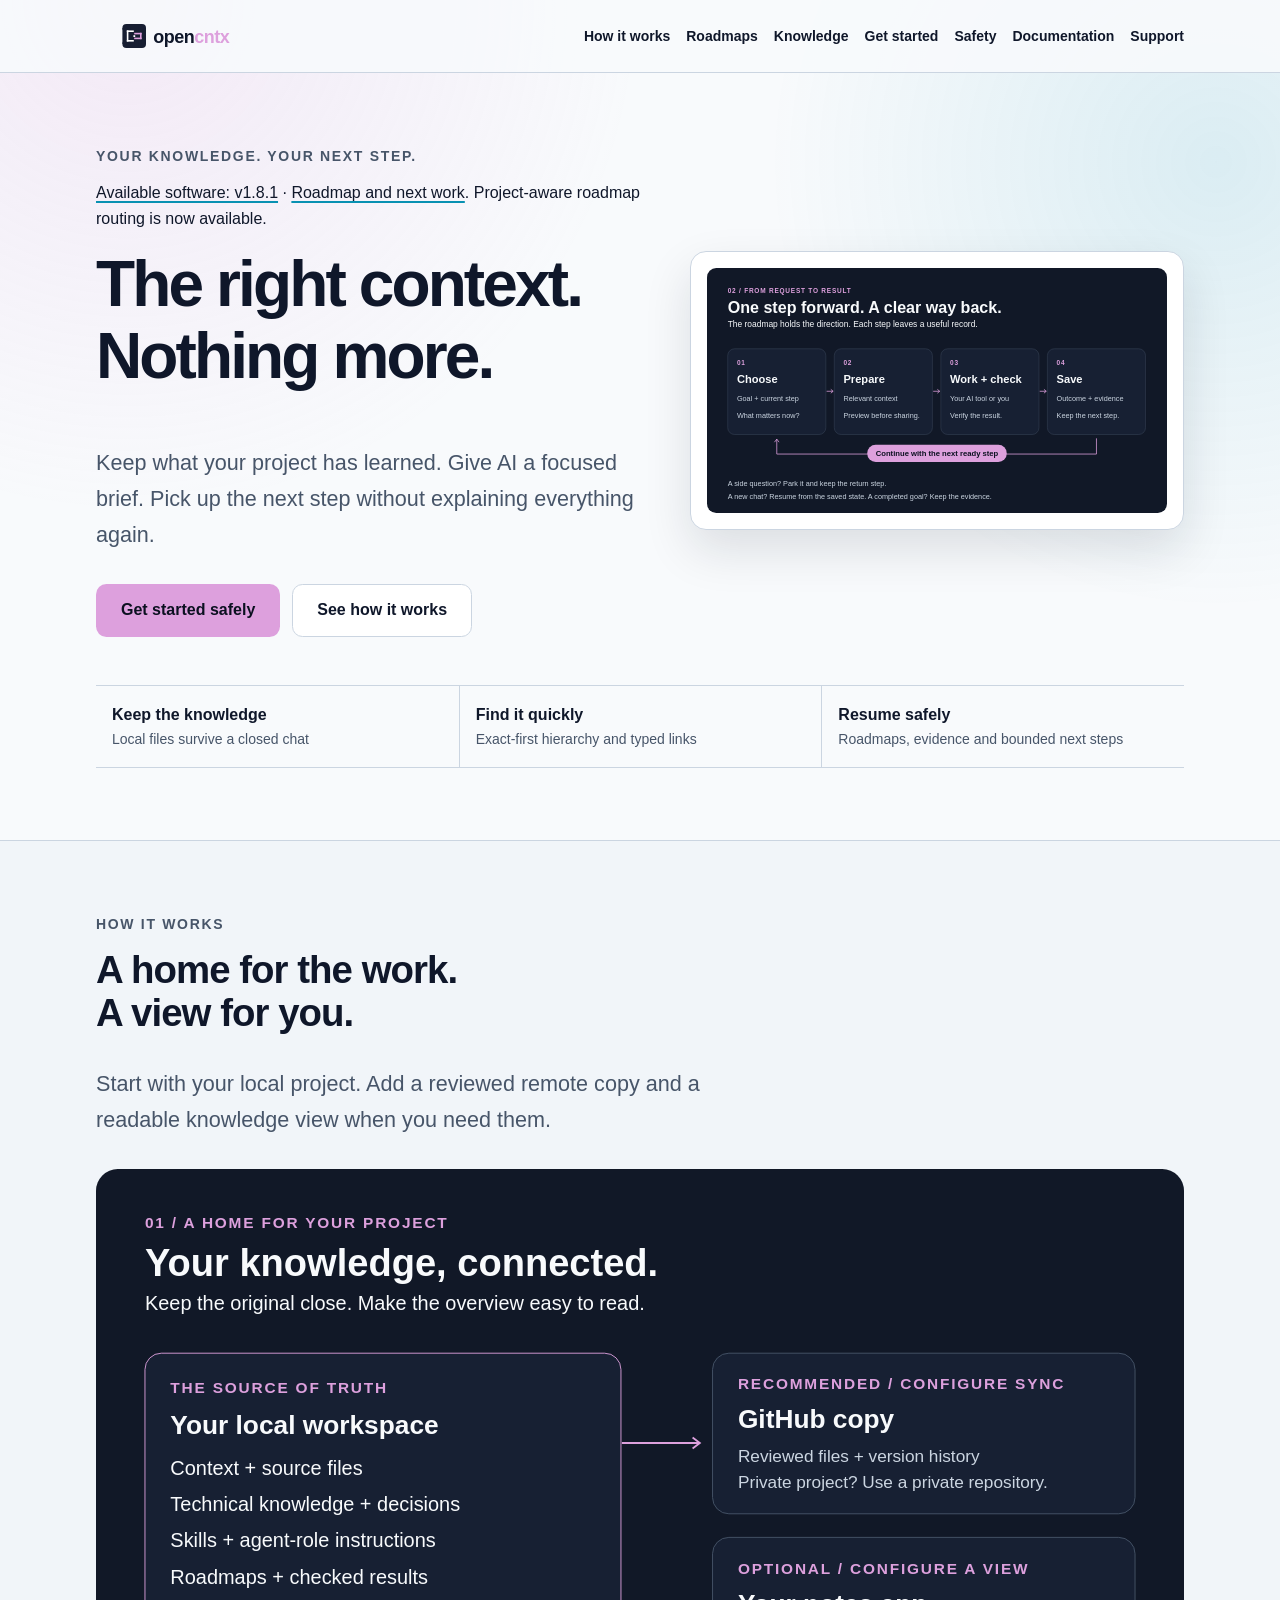
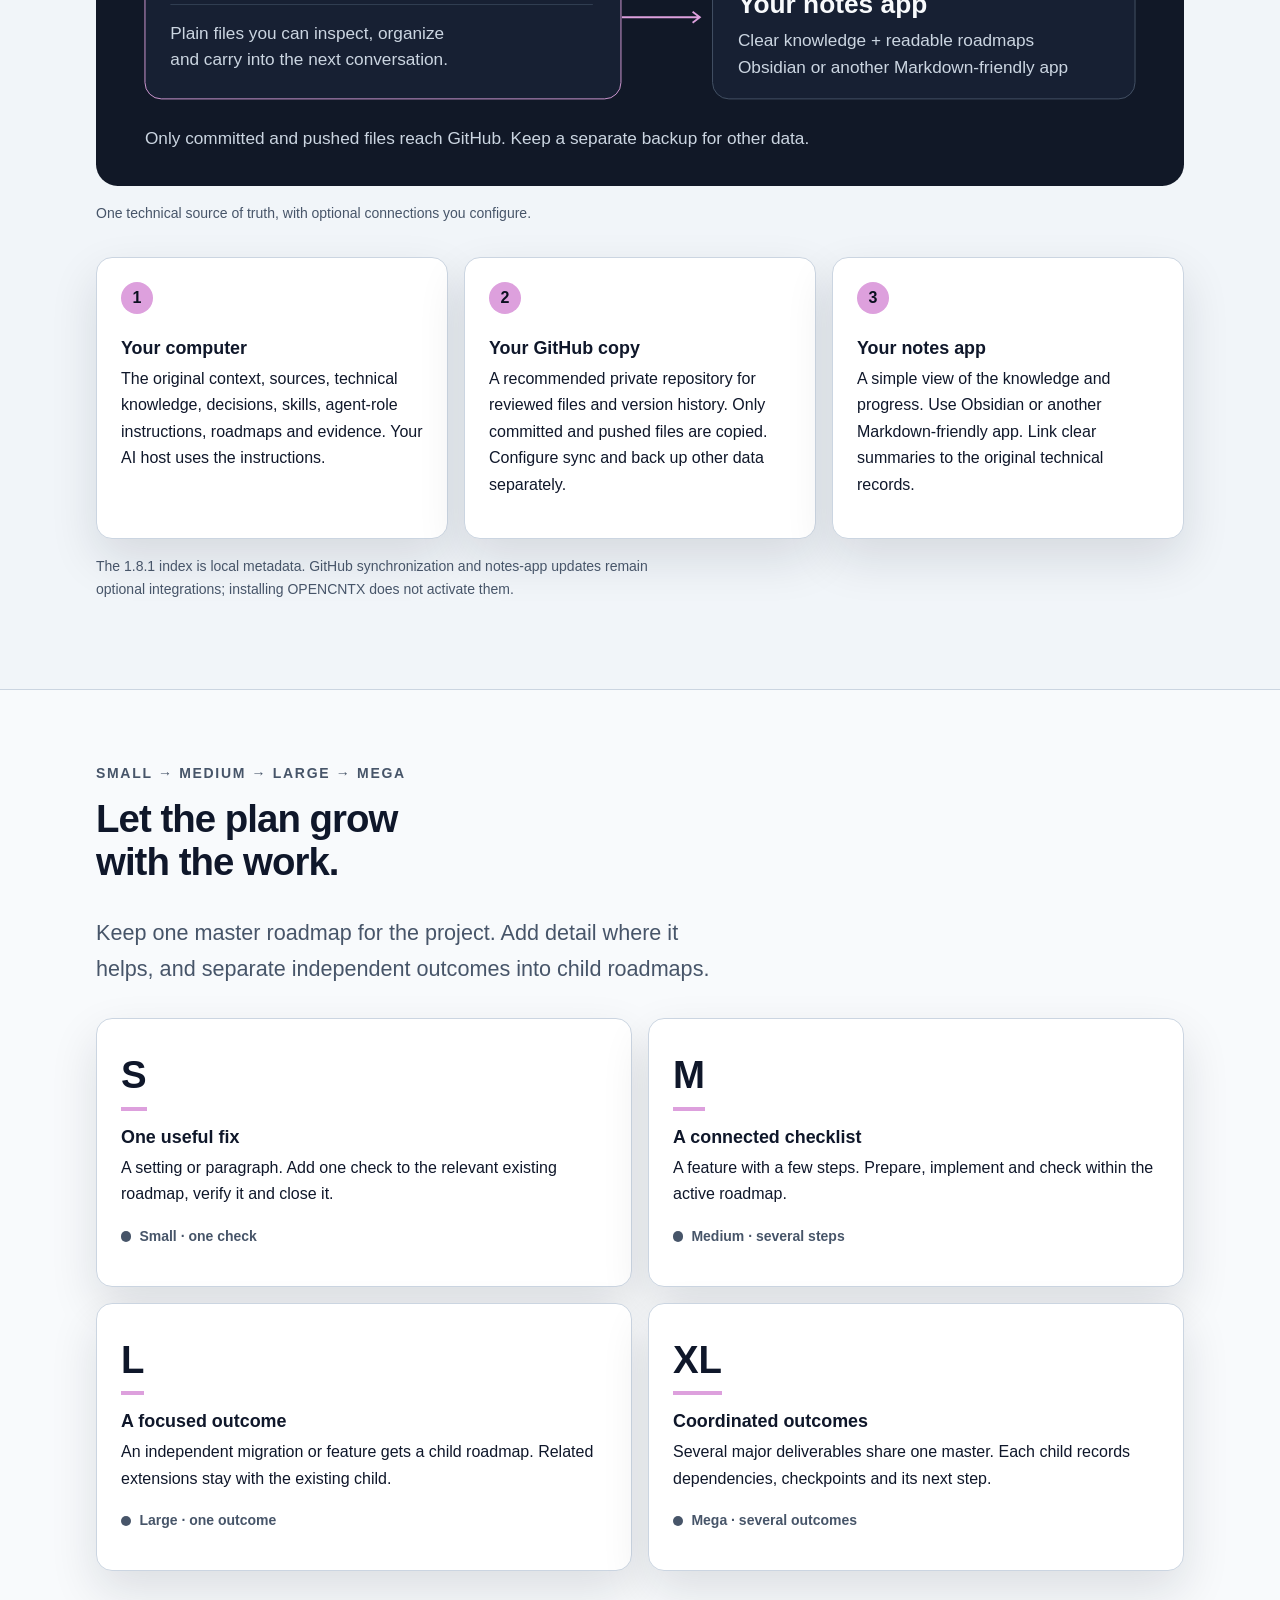
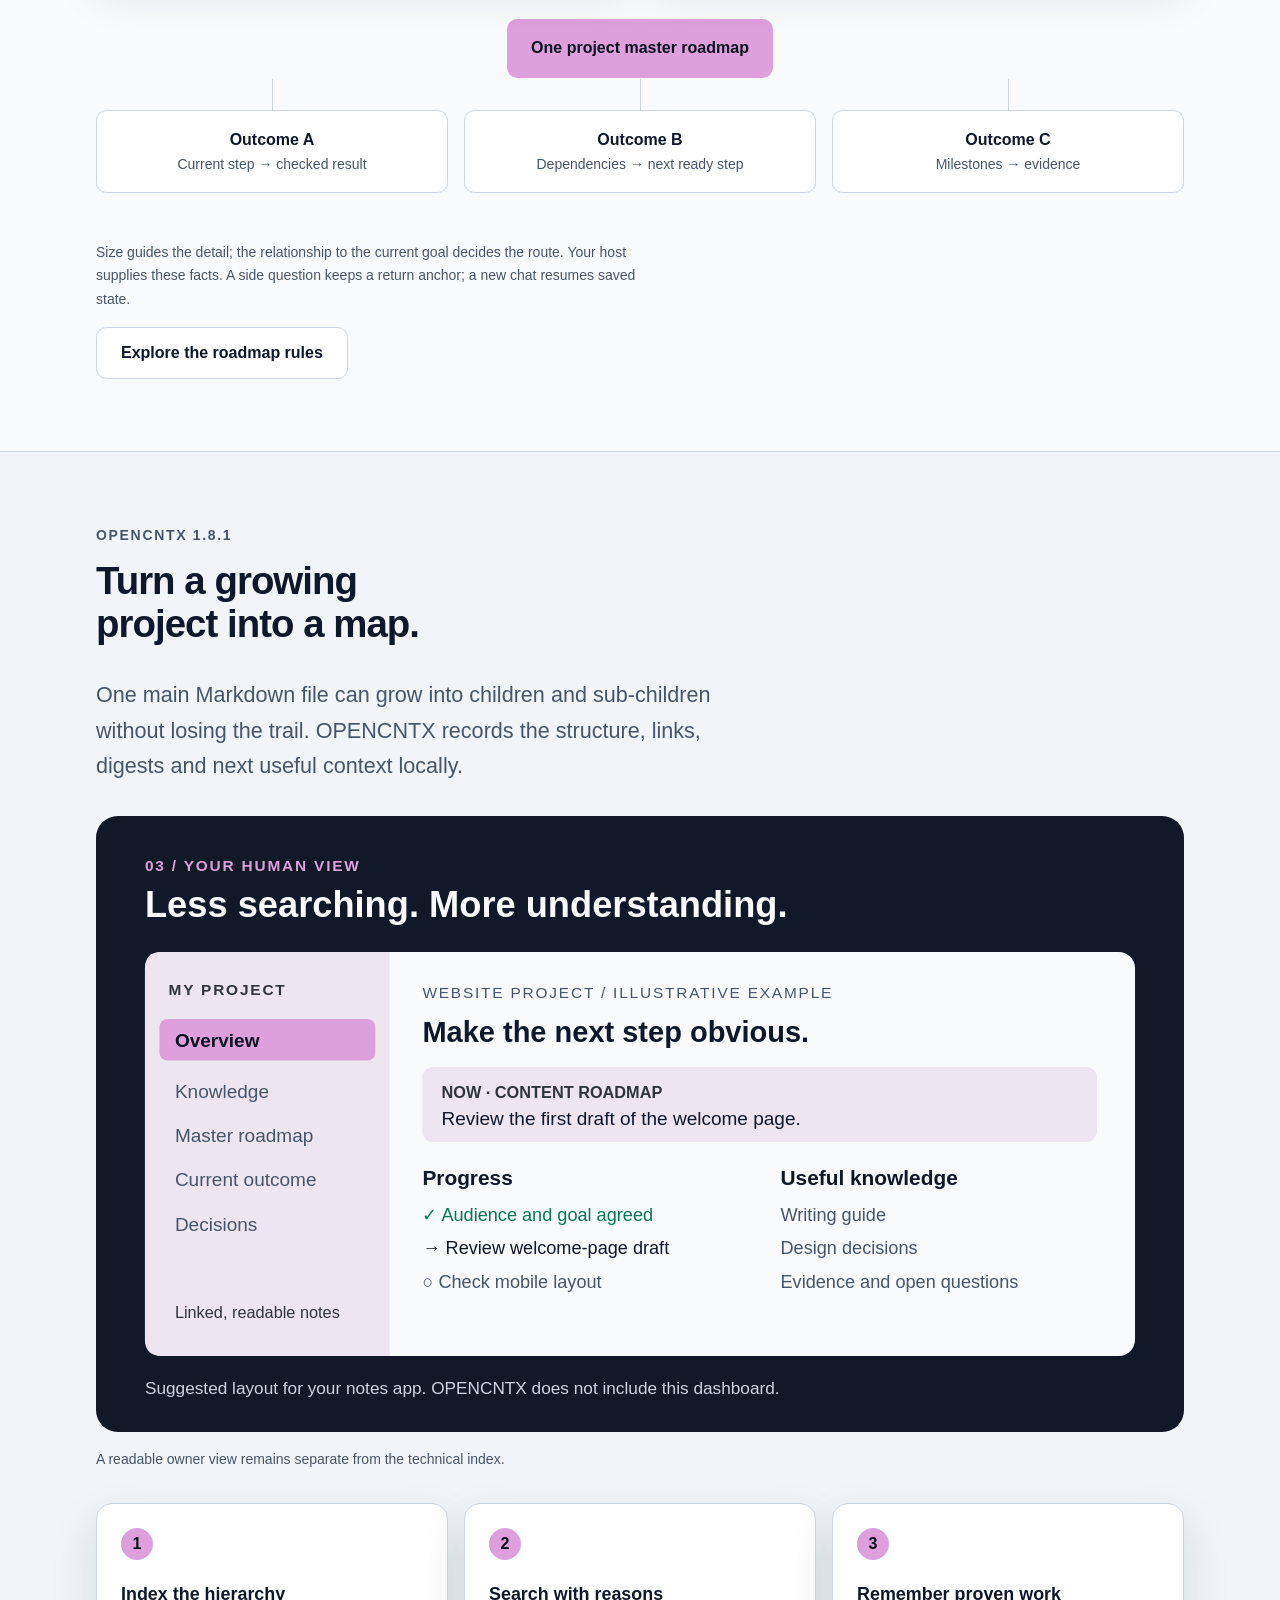
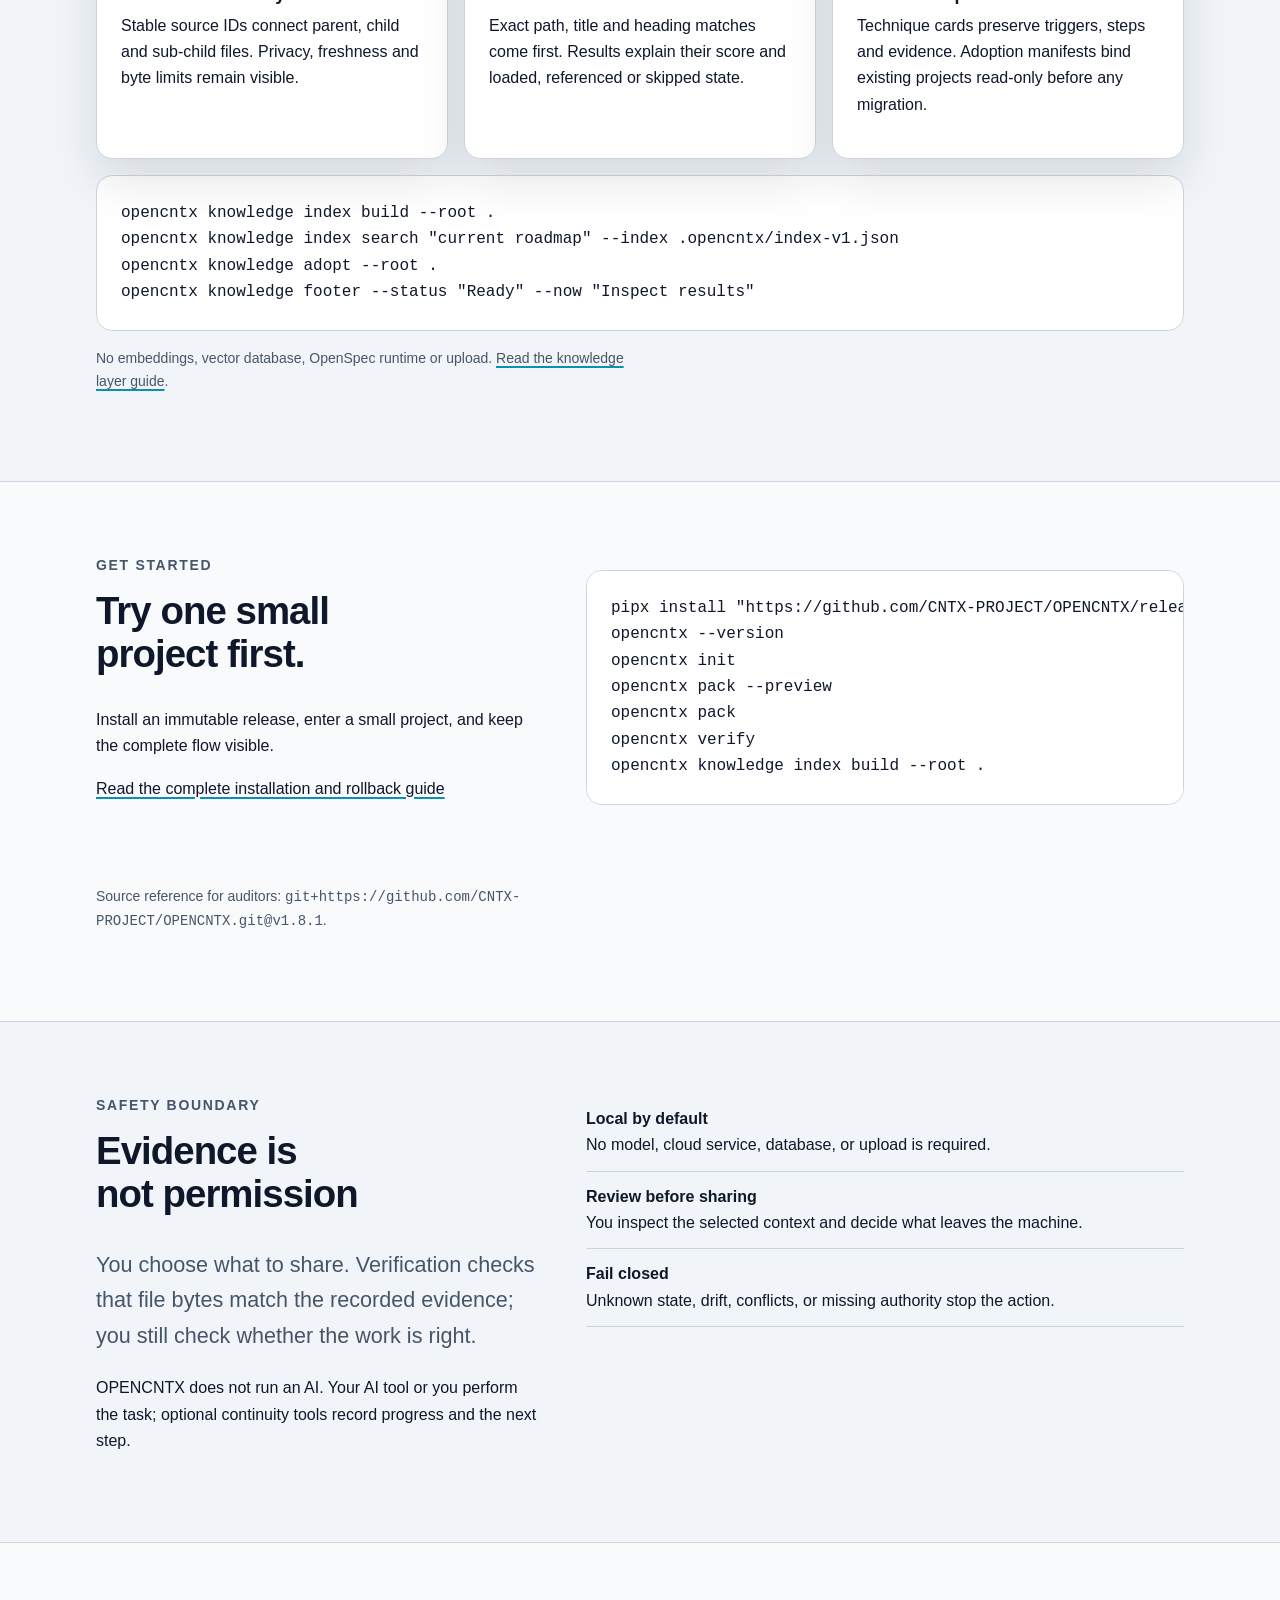
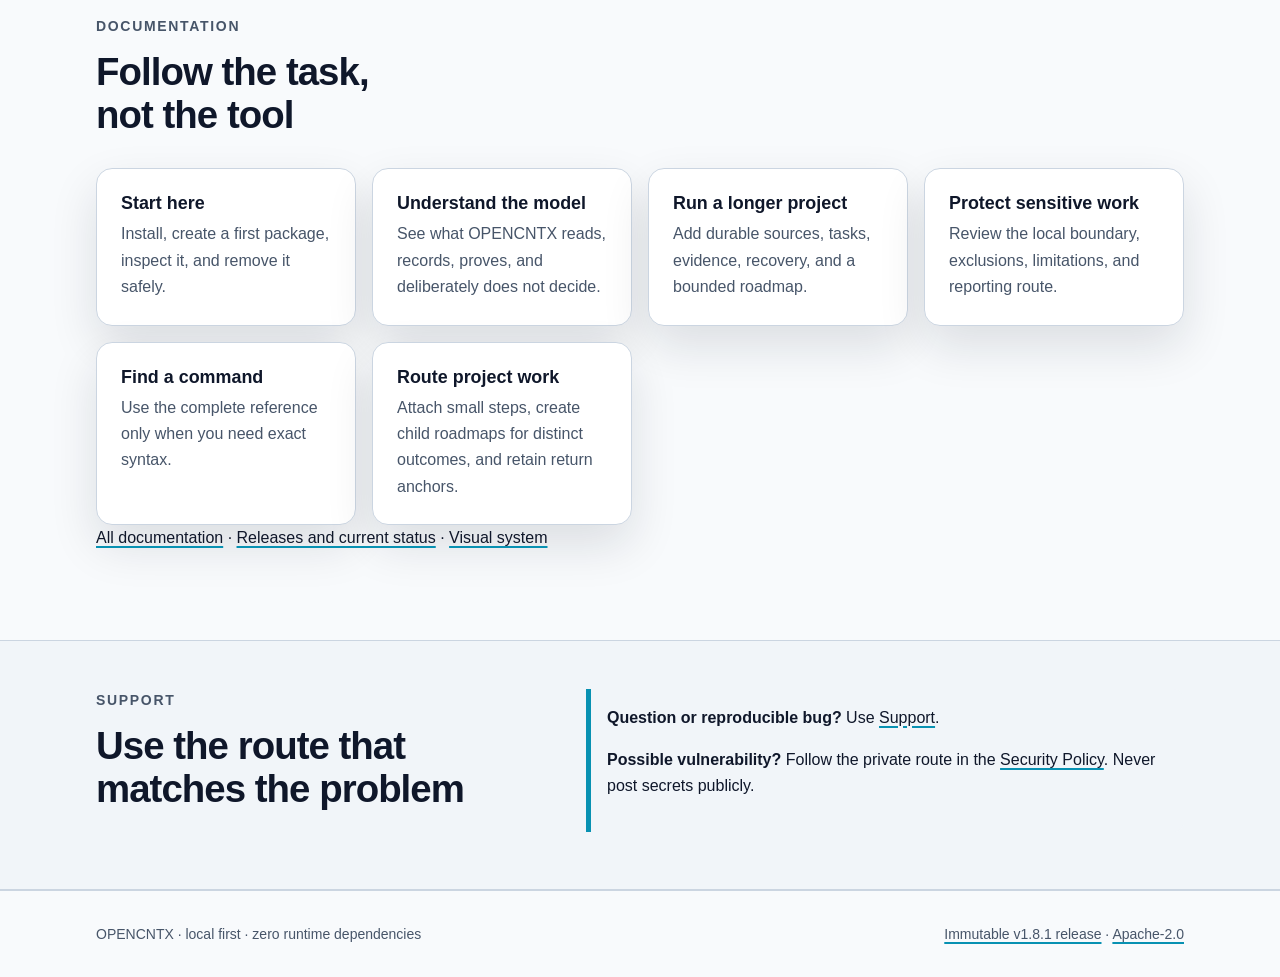
==== site/index.html @ 9a4f186e "Release OPENCNTX 1.8.1" ====
<!doctype html>
<html lang="en">
  <head>
    <meta charset="utf-8">
    <meta name="viewport" content="width=device-width, initial-scale=1">
    <meta name="color-scheme" content="light dark">
    <meta name="description" content="Keep project knowledge in local files, give AI the context it needs, and follow work from a small task to a multi-roadmap project.">
    <title>OPENCNTX · The right context, nothing more</title>
    <link rel="stylesheet" href="assets/opencntx.css">
  </head>
  <body>
    <a class="skip-link" href="#main">Skip to main content</a>
    <header class="topbar">
      <div class="shell topbar__inner">
        <a class="brand-link" href="index.html" aria-label="OPENCNTX home" aria-current="page">
          <picture>
            <source media="(prefers-color-scheme: dark)" srcset="../assets/brand/opencntx-wordmark-dark.svg">
            <img src="../assets/brand/opencntx-wordmark-light.svg" alt="OPENCNTX" width="800" height="160">
          </picture>
        </a>
        <nav aria-label="Primary navigation">
          <ul class="nav-list">
            <li><a href="#how">How it works</a></li>
            <li><a href="#roadmaps">Roadmaps</a></li>
            <li><a href="#knowledge">Knowledge</a></li>
            <li><a href="#start">Get started</a></li>
            <li><a href="#safety">Safety</a></li>
            <li><a href="#guides">Documentation</a></li>
            <li><a href="#support">Support</a></li>
          </ul>
        </nav>
      </div>
    </header>

    <main id="main">
      <section class="hero">
        <div class="shell">
          <div class="hero__layout">
            <div>
              <p class="eyebrow">Your knowledge. Your next step.</p>
              <p><a href="../docs/releases.md">Available software: v1.8.1</a>
                · <a href="../docs/roadmap.md">Roadmap and next work</a>.
                Project-aware roadmap routing is now available.</p>
              <h1>The right context. Nothing more.</h1>
              <p class="lede">Keep what your project has learned. Give AI a focused brief. Pick up the next step without explaining everything again.</p>
              <div class="actions">
                <a class="button button--primary" href="#start">Get started safely</a>
                <a class="button button--secondary" href="#how">See how it works</a>
              </div>
            </div>
            <picture class="hero__visual">
              <img src="../assets/docs/task-journey.svg" alt="Choose a task, prepare context, work and check, save the outcome, then continue with the next ready step" width="1200" height="640">
            </picture>
          </div>
          <div class="proof-strip" aria-label="Product properties">
            <div class="proof-strip__item"><strong>Keep the knowledge</strong><span>Local files survive a closed chat</span></div>
            <div class="proof-strip__item"><strong>Find it quickly</strong><span>Exact-first hierarchy and typed links</span></div>
            <div class="proof-strip__item"><strong>Resume safely</strong><span>Roadmaps, evidence and bounded next steps</span></div>
          </div>
        </div>
      </section>

      <section class="section section--soft" id="how">
        <div class="shell">
          <p class="eyebrow">How it works</p>
          <h2>A home for the work. A view for you.</h2>
          <p class="lede">Start with your local project. Add a reviewed remote copy and a readable knowledge view when you need them.</p>
          <figure class="explainer">
            <img src="../assets/docs/knowledge-ecosystem.svg" width="1200" height="680" alt="The local workspace is canonical; GitHub is a recommended remote copy; a notes app is an optional human view">
            <figcaption>One technical source of truth, with optional connections you configure.</figcaption>
          </figure>
          <div class="grid grid--three">
            <article class="panel"><span class="panel__number" aria-hidden="true">1</span><h3>Your computer</h3><p>The original context, sources, technical knowledge, decisions, skills, agent-role instructions, roadmaps and evidence. Your AI host uses the instructions.</p></article>
            <article class="panel"><span class="panel__number" aria-hidden="true">2</span><h3>Your GitHub copy</h3><p>A recommended private repository for reviewed files and version history. Only committed and pushed files are copied. Configure sync and back up other data separately.</p></article>
            <article class="panel"><span class="panel__number" aria-hidden="true">3</span><h3>Your notes app</h3><p>A simple view of the knowledge and progress. Use Obsidian or another Markdown-friendly app. Link clear summaries to the original technical records.</p></article>
          </div>
          <p class="section-note">The 1.8.1 index is local metadata. GitHub synchronization and notes-app updates remain optional integrations; installing OPENCNTX does not activate them.</p>
        </div>
      </section>

      <section class="section" id="roadmaps">
        <div class="shell">
          <p class="eyebrow">Small → medium → large → mega</p>
          <h2>Let the plan grow with the work.</h2>
          <p class="lede">Keep one master roadmap for the project. Add detail where it helps, and separate independent outcomes into child roadmaps.</p>
          <div class="size-grid">
            <article class="panel"><span class="size-mark">S</span><h3>One useful fix</h3><p>A setting or paragraph. Add one check to the relevant existing roadmap, verify it and close it.</p><p class="status">Small · one check</p></article>
            <article class="panel"><span class="size-mark">M</span><h3>A connected checklist</h3><p>A feature with a few steps. Prepare, implement and check within the active roadmap.</p><p class="status">Medium · several steps</p></article>
            <article class="panel"><span class="size-mark">L</span><h3>A focused outcome</h3><p>An independent migration or feature gets a child roadmap. Related extensions stay with the existing child.</p><p class="status">Large · one outcome</p></article>
            <article class="panel"><span class="size-mark">XL</span><h3>Coordinated outcomes</h3><p>Several major deliverables share one master. Each child records dependencies, checkpoints and its next step.</p><p class="status">Mega · several outcomes</p></article>
          </div>
          <div class="roadmap-tree" aria-label="One master roadmap connects three child outcomes, each with steps and evidence">
            <div class="roadmap-master">One project master roadmap</div>
            <div class="roadmap-branches">
              <div><strong>Outcome A</strong><span>Current step → checked result</span></div>
              <div><strong>Outcome B</strong><span>Dependencies → next ready step</span></div>
              <div><strong>Outcome C</strong><span>Milestones → evidence</span></div>
            </div>
          </div>
          <p class="section-note">Size guides the detail; the relationship to the current goal decides the route. Your host supplies these facts. A side question keeps a return anchor; a new chat resumes saved state.</p>
          <a class="button button--secondary" href="../docs/project-roadmaps.md">Explore the roadmap rules</a>
        </div>
      </section>

      <section class="section section--soft" id="knowledge">
        <div class="shell">
          <p class="eyebrow">OPENCNTX 1.8.1</p>
          <h2>Turn a growing project into a map.</h2>
          <p class="lede">One main Markdown file can grow into children and sub-children without losing the trail. OPENCNTX records the structure, links, digests and next useful context locally.</p>
          <figure class="explainer">
            <img src="../assets/docs/owner-knowledge.svg" width="1200" height="680" loading="lazy" alt="Illustrative notes-app overview with knowledge links, the current task and a readable roadmap; not a built-in OPENCNTX dashboard">
            <figcaption>A readable owner view remains separate from the technical index.</figcaption>
          </figure>
          <div class="grid grid--three">
            <article class="panel"><span class="panel__number" aria-hidden="true">1</span><h3>Index the hierarchy</h3><p>Stable source IDs connect parent, child and sub-child files. Privacy, freshness and byte limits remain visible.</p></article>
            <article class="panel"><span class="panel__number" aria-hidden="true">2</span><h3>Search with reasons</h3><p>Exact path, title and heading matches come first. Results explain their score and loaded, referenced or skipped state.</p></article>
            <article class="panel"><span class="panel__number" aria-hidden="true">3</span><h3>Remember proven work</h3><p>Technique cards preserve triggers, steps and evidence. Adoption manifests bind existing projects read-only before any migration.</p></article>
          </div>
          <pre class="code-block" aria-label="OPENCNTX 1.8.1 knowledge commands"><code>opencntx knowledge index build --root .
opencntx knowledge index search "current roadmap" --index .opencntx/index-v1.json
opencntx knowledge adopt --root .
opencntx knowledge footer --status "Ready" --now "Inspect results"</code></pre>
          <p class="section-note">No embeddings, vector database, OpenSpec runtime or upload. <a href="../docs/knowledge-layer.md">Read the knowledge layer guide</a>.</p>
        </div>
      </section>

      <section class="section" id="start">
        <div class="shell split">
          <div>
            <p class="eyebrow">Get started</p>
            <h2>Try one small project first.</h2>
            <p>Install an immutable release, enter a small project, and keep the complete flow visible.</p>
            <p><a href="../docs/start-here.md">Read the complete installation and rollback guide</a></p>
          </div>
          <pre class="code-block" aria-label="OPENCNTX first-run commands"><code>pipx install "https://github.com/CNTX-PROJECT/OPENCNTX/releases/download/v1.8.1/opencntx-1.8.1-py3-none-any.whl"
opencntx --version
opencntx init
opencntx pack --preview
opencntx pack
opencntx verify
opencntx knowledge index build --root .</code></pre>
          <p class="section-note">Source reference for auditors: <code>git+https://github.com/CNTX-PROJECT/OPENCNTX.git@v1.8.1</code>.</p>
        </div>
      </section>

      <section class="section section--soft" id="safety">
        <div class="shell split">
          <div>
            <p class="eyebrow">Safety boundary</p>
            <h2>Evidence is not permission</h2>
            <p class="lede">You choose what to share. Verification checks that file bytes match the recorded evidence; you still check whether the work is right.</p>
            <p>OPENCNTX does not run an AI. Your AI tool or you perform the task; optional continuity tools record progress and the next step.</p>
          </div>
          <ul class="plain-list">
            <li><strong>Local by default</strong>No model, cloud service, database, or upload is required.</li>
            <li><strong>Review before sharing</strong>You inspect the selected context and decide what leaves the machine.</li>
            <li><strong>Fail closed</strong>Unknown state, drift, conflicts, or missing authority stop the action.</li>
          </ul>
        </div>
      </section>

      <section class="section" id="guides">
        <div class="shell">
          <p class="eyebrow">Documentation</p>
          <h2>Follow the task, not the tool</h2>
          <div class="grid grid--three">
            <a class="panel link-card" href="../docs/start-here.md"><h3>Start here</h3><p>Install, create a first package, inspect it, and remove it safely.</p></a>
            <a class="panel link-card" href="../docs/how-it-works.md"><h3>Understand the model</h3><p>See what OPENCNTX reads, records, proves, and deliberately does not decide.</p></a>
            <a class="panel link-card" href="../docs/workspace.md"><h3>Run a longer project</h3><p>Add durable sources, tasks, evidence, recovery, and a bounded roadmap.</p></a>
            <a class="panel link-card" href="../docs/security.md"><h3>Protect sensitive work</h3><p>Review the local boundary, exclusions, limitations, and reporting route.</p></a>
            <a class="panel link-card" href="../docs/commands.md"><h3>Find a command</h3><p>Use the complete reference only when you need exact syntax.</p></a>
            <a class="panel link-card" href="../docs/project-roadmaps.md"><h3>Route project work</h3><p>Attach small steps, create child roadmaps for distinct outcomes, and retain return anchors.</p></a>
          </div>
          <p><a href="../docs/README.md">All documentation</a> · <a href="../docs/releases.md">Releases and current status</a> · <a href="components.html">Visual system</a></p>
        </div>
      </section>

      <section class="section section--compact section--soft" id="support">
        <div class="shell split">
          <div>
            <p class="eyebrow">Support</p>
            <h2>Use the route that matches the problem</h2>
          </div>
          <div class="notice" role="note">
            <p><strong>Question or reproducible bug?</strong> Use <a href="../SUPPORT.md">Support</a>.</p>
            <p><strong>Possible vulnerability?</strong> Follow the private route in the <a href="../SECURITY.md">Security Policy</a>. Never post secrets publicly.</p>
          </div>
        </div>
      </section>
    </main>

    <footer class="footer">
      <div class="shell footer__inner">
        <span>OPENCNTX · local first · zero runtime dependencies</span>
        <span><a href="https://github.com/CNTX-PROJECT/OPENCNTX/releases/tag/v1.8.1">Immutable v1.8.1 release</a> · <a href="../LICENSE">Apache-2.0</a></span>
      </div>
    </footer>
  </body>
</html>
---- site/assets/opencntx.css ----
@import url("../../assets/design-system/tokens-v1.css");

*,
*::before,
*::after {
  box-sizing: border-box;
}

html {
  scroll-behavior: smooth;
}

body {
  margin: 0;
  background: var(--oc-canvas);
  color: var(--oc-text);
  font-family: var(--oc-font-sans);
  font-size: var(--oc-type-body);
  line-height: var(--oc-line-body);
  text-rendering: optimizeLegibility;
}

body::before {
  position: fixed;
  z-index: -1;
  inset: 0;
  background:
    radial-gradient(circle at 10% 0%, color-mix(in srgb, var(--oc-brand) 18%, transparent), transparent 32rem),
    radial-gradient(circle at 95% 18%, color-mix(in srgb, var(--oc-accent) 12%, transparent), transparent 28rem);
  content: "";
  pointer-events: none;
}

a {
  color: inherit;
  text-decoration-color: var(--oc-accent);
  text-decoration-thickness: 0.12em;
  text-underline-offset: 0.2em;
}

a:hover {
  text-decoration-thickness: 0.2em;
}

a:focus-visible,
button:focus-visible {
  border-radius: var(--oc-radius-control);
  outline: 0.2rem solid var(--oc-focus);
  outline-offset: 0.25rem;
}

img,
svg {
  display: block;
  max-width: 100%;
}

h1,
h2,
h3,
p {
  margin-block-start: 0;
}

h1,
h2,
h3 {
  line-height: var(--oc-line-heading);
  text-wrap: balance;
}

h1 {
  max-width: 14ch;
  font-size: var(--oc-type-h1);
  letter-spacing: -0.045em;
}

h2 {
  max-width: 22ch;
  font-size: var(--oc-type-h2);
  letter-spacing: -0.025em;
}

h3 {
  margin-block-end: var(--oc-space-2);
  font-size: 1.12rem;
}

p,
li {
  max-width: 72ch;
}

code,
pre {
  font-family: var(--oc-font-mono);
}

.skip-link {
  position: fixed;
  z-index: 10;
  top: var(--oc-space-3);
  left: var(--oc-space-3);
  padding: var(--oc-space-2) var(--oc-space-4);
  transform: translateY(-180%);
  border: 0.12rem solid var(--oc-text);
  background: var(--oc-surface);
  font-weight: 700;
}

.skip-link:focus {
  transform: translateY(0);
}

.shell {
  width: min(calc(100% - 2rem), var(--oc-content-measure));
  margin-inline: auto;
}

.topbar {
  position: relative;
  border-bottom: 0.0625rem solid var(--oc-border);
  background: color-mix(in srgb, var(--oc-canvas) 90%, transparent);
}

.topbar__inner {
  display: flex;
  min-height: 4.5rem;
  align-items: center;
  justify-content: space-between;
  gap: var(--oc-space-4);
}

.topbar nav, .split > *, .hero__layout > * {
  min-width: 0;
  max-width: 100%;
}

.brand-link {
  display: inline-flex;
  align-items: center;
  text-decoration: none;
}

.brand-link img {
  width: 10rem;
}

.nav-list {
  display: flex;
  margin: 0;
  align-items: center;
  gap: var(--oc-space-4);
  list-style: none;
}

.nav-list a {
  font-size: var(--oc-type-small);
  font-weight: 700;
  text-decoration: none;
}

.nav-list a[aria-current="page"] {
  text-decoration: underline;
  text-decoration-color: var(--oc-brand);
  text-decoration-thickness: 0.22rem;
  text-underline-offset: 0.45rem;
}

.section {
  padding-block: var(--oc-space-8);
}

.section--compact {
  padding-block: var(--oc-space-7);
}

.section--soft {
  border-block: 0.0625rem solid var(--oc-border);
  background: var(--oc-surface-soft);
}

.hero {
  padding-block: var(--oc-space-8);
}

.hero__layout {
  display: grid;
  align-items: center;
  gap: var(--oc-space-7);
  grid-template-columns: minmax(0, 1.05fr) minmax(18rem, 0.95fr);
}

.hero__visual {
  padding: var(--oc-space-4);
  border: 0.0625rem solid var(--oc-border);
  border-radius: var(--oc-radius-panel);
  background: var(--oc-surface);
  box-shadow: var(--oc-shadow-panel);
}

.hero__visual img {
  width: 100%;
  height: auto;
}

.brand-link img {
  height: auto;
}

.explainer {
  margin: var(--oc-space-6) 0;
}

.explainer img {
  width: 100%;
  height: auto;
  border-radius: var(--oc-radius-panel);
}

figcaption, .section-note {
  margin-block: var(--oc-space-4);
  color: var(--oc-text-muted);
  font-size: var(--oc-type-small);
}

.size-grid {
  display: grid;
  grid-template-columns: repeat(2, minmax(0, 1fr));
  gap: var(--oc-space-4);
  margin-block: var(--oc-space-6);
}

.size-mark {
  display: block;
  color: var(--oc-text);
  font-size: var(--oc-type-h2);
  font-weight: 800;
  margin-block-end: var(--oc-space-4);
  border-bottom: var(--oc-space-1) solid var(--oc-brand);
  width: fit-content;
}

.roadmap-tree {
  margin-block: var(--oc-space-7);
  text-align: center;
}

.roadmap-master {
  width: fit-content;
  margin-inline: auto;
  padding: var(--oc-space-4) var(--oc-space-5);
  border-radius: var(--oc-radius-control);
  background: var(--oc-brand);
  color: var(--oc-brand-ink);
  font-weight: 800;
}

.roadmap-branches {
  display: grid;
  grid-template-columns: repeat(3, minmax(0, 1fr));
  gap: var(--oc-space-4);
  padding-block-start: var(--oc-space-6);
}

.roadmap-branches > div {
  position: relative;
  padding: var(--oc-space-4);
  border: 1px solid var(--oc-border);
  border-radius: var(--oc-radius-control);
  background: var(--oc-surface);
}

.roadmap-branches > div::before {
  content: "";
  position: absolute;
  bottom: 100%;
  left: 50%;
  height: var(--oc-space-6);
  border-left: 1px solid var(--oc-border);
}

.roadmap-branches strong, .roadmap-branches span {
  display: block;
}

.roadmap-branches span {
  color: var(--oc-text-muted);
  font-size: var(--oc-type-small);
}

@media (max-width: 44rem) {
  .size-grid, .roadmap-branches {
    grid-template-columns: 1fr;
  }
}

.proof-strip {
  display: grid;
  margin-block-start: var(--oc-space-7);
  border-block: 0.0625rem solid var(--oc-border);
  grid-template-columns: repeat(3, 1fr);
}

.proof-strip__item {
  padding: var(--oc-space-4);
}

.proof-strip__item + .proof-strip__item {
  border-inline-start: 0.0625rem solid var(--oc-border);
}

.proof-strip strong,
.proof-strip span {
  display: block;
}

.proof-strip span {
  color: var(--oc-text-muted);
  font-size: var(--oc-type-small);
}

.split {
  display: grid;
  align-items: start;
  gap: var(--oc-space-7);
  grid-template-columns: minmax(0, 0.85fr) minmax(18rem, 1.15fr);
}

.plain-list {
  margin: 0;
  padding: 0;
  list-style: none;
}

.plain-list li {
  padding-block: var(--oc-space-3);
  border-bottom: 0.0625rem solid var(--oc-border);
}

.plain-list strong {
  display: block;
}

.link-card {
  display: block;
  color: inherit;
  text-decoration: none;
}

.link-card:hover {
  border-color: var(--oc-accent);
  transform: translateY(-0.1rem);
}

.link-card p {
  margin-block-end: 0;
  color: var(--oc-text-muted);
}

.eyebrow {
  margin-block-end: var(--oc-space-3);
  color: var(--oc-text-muted);
  font-size: var(--oc-type-small);
  font-weight: 800;
  letter-spacing: 0.12em;
  text-transform: uppercase;
}

.lede {
  max-width: 52ch;
  color: var(--oc-text-muted);
  font-size: clamp(1.1rem, 2vw, 1.35rem);
}

.actions {
  display: flex;
  margin-block-start: var(--oc-space-6);
  flex-wrap: wrap;
  gap: var(--oc-space-3);
}

.button {
  display: inline-flex;
  min-height: 2.9rem;
  align-items: center;
  justify-content: center;
  padding: var(--oc-space-3) var(--oc-space-5);
  border: 0.1rem solid transparent;
  border-radius: var(--oc-radius-control);
  font: inherit;
  font-weight: 800;
  text-decoration: none;
  transition:
    transform var(--oc-motion-fast) ease,
    background var(--oc-motion-fast) ease;
}

.button:hover {
  transform: translateY(-0.1rem);
}

.button:active,
.button[data-state="active"] {
  transform: translateY(0.05rem);
}

.button--primary {
  background: var(--oc-brand);
  color: var(--oc-brand-ink);
}

.button--secondary {
  border-color: var(--oc-border);
  background: var(--oc-surface);
  color: var(--oc-text);
}

.button:disabled,
.button[aria-disabled="true"] {
  cursor: not-allowed;
  opacity: 0.5;
  transform: none;
}

.grid {
  display: grid;
  gap: var(--oc-space-4);
}

.grid--three {
  grid-template-columns: repeat(auto-fit, minmax(min(100%, 15rem), 1fr));
}

.panel {
  padding: var(--oc-space-5);
  border: 0.0625rem solid var(--oc-border);
  border-radius: var(--oc-radius-panel);
  background: var(--oc-surface);
  box-shadow: var(--oc-shadow-panel);
}

.panel--quiet {
  box-shadow: none;
}

.panel__number {
  display: inline-grid;
  width: 2rem;
  height: 2rem;
  margin-block-end: var(--oc-space-5);
  place-items: center;
  border-radius: 999px;
  background: var(--oc-brand);
  color: var(--oc-brand-ink);
  font-weight: 900;
}

.status {
  display: inline-flex;
  align-items: center;
  gap: var(--oc-space-2);
  color: var(--oc-text-muted);
  font-size: var(--oc-type-small);
  font-weight: 800;
}

.status::before {
  width: 0.65rem;
  height: 0.65rem;
  border-radius: 999px;
  background: currentColor;
  content: "";
}

.status[data-kind="success"] {
  color: var(--oc-success);
}

.status[data-kind="warning"] {
  color: var(--oc-warning);
}

.status[data-kind="error"] {
  color: var(--oc-danger);
}

.status[data-kind="blocked"] {
  color: var(--oc-blocked);
}

.notice {
  padding: var(--oc-space-4);
  border-inline-start: 0.35rem solid var(--oc-accent);
  border-radius: 0 var(--oc-radius-control) var(--oc-radius-control) 0;
  background: var(--oc-surface-soft);
}

.notice[data-kind="warning"] {
  border-color: var(--oc-warning);
}

.notice[data-kind="error"] {
  border-color: var(--oc-danger);
}

.notice[data-kind="blocked"] {
  border-color: var(--oc-blocked);
}

.code-block {
  overflow-x: auto;
  padding: var(--oc-space-5);
  border: 0.0625rem solid var(--oc-border);
  border-radius: var(--oc-radius-panel);
  background: var(--oc-surface);
  color: var(--oc-text);
}

.state-grid {
  display: grid;
  grid-template-columns: repeat(auto-fit, minmax(min(100%, 18rem), 1fr));
  gap: var(--oc-space-4);
}

.loading-mark {
  display: inline-block;
  width: 1rem;
  height: 1rem;
  border: 0.16rem solid var(--oc-border);
  border-top-color: var(--oc-accent);
  border-radius: 999px;
  animation: oc-spin 0.8s linear infinite;
}

.footer {
  padding-block: var(--oc-space-6);
  border-top: 0.0625rem solid var(--oc-border);
  color: var(--oc-text-muted);
  font-size: var(--oc-type-small);
}

.footer__inner {
  display: flex;
  flex-wrap: wrap;
  justify-content: space-between;
  gap: var(--oc-space-4);
}

.visually-hidden {
  position: absolute;
  width: 1px;
  height: 1px;
  overflow: hidden;
  margin: -1px;
  padding: 0;
  border: 0;
  clip: rect(0 0 0 0);
  white-space: nowrap;
}

@keyframes oc-spin {
  to {
    transform: rotate(1turn);
  }
}

@media (max-width: 44rem) {
  .topbar__inner,
  .footer__inner {
    align-items: flex-start;
    flex-direction: column;
  }

  .nav-list {
    width: 100%;
    padding: 0 0 var(--oc-space-3);
    overflow-x: auto;
    flex-wrap: wrap;
  }

  .section {
    padding-block: var(--oc-space-7);
  }

  .hero__layout,
  .split {
    grid-template-columns: 1fr;
  }

  .proof-strip {
    grid-template-columns: 1fr;
  }

  .proof-strip__item + .proof-strip__item {
    border-block-start: 0.0625rem solid var(--oc-border);
    border-inline-start: 0;
  }
}

@media (prefers-reduced-motion: reduce) {
  html {
    scroll-behavior: auto;
  }

  *,
  *::before,
  *::after {
    animation-duration: 0.01ms !important;
    animation-iteration-count: 1 !important;
    scroll-behavior: auto !important;
    transition-duration: 0.01ms !important;
  }
}

@media (forced-colors: active) {
  .button,
  .panel,
  .notice {
    border: 0.12rem solid currentColor;
  }
}
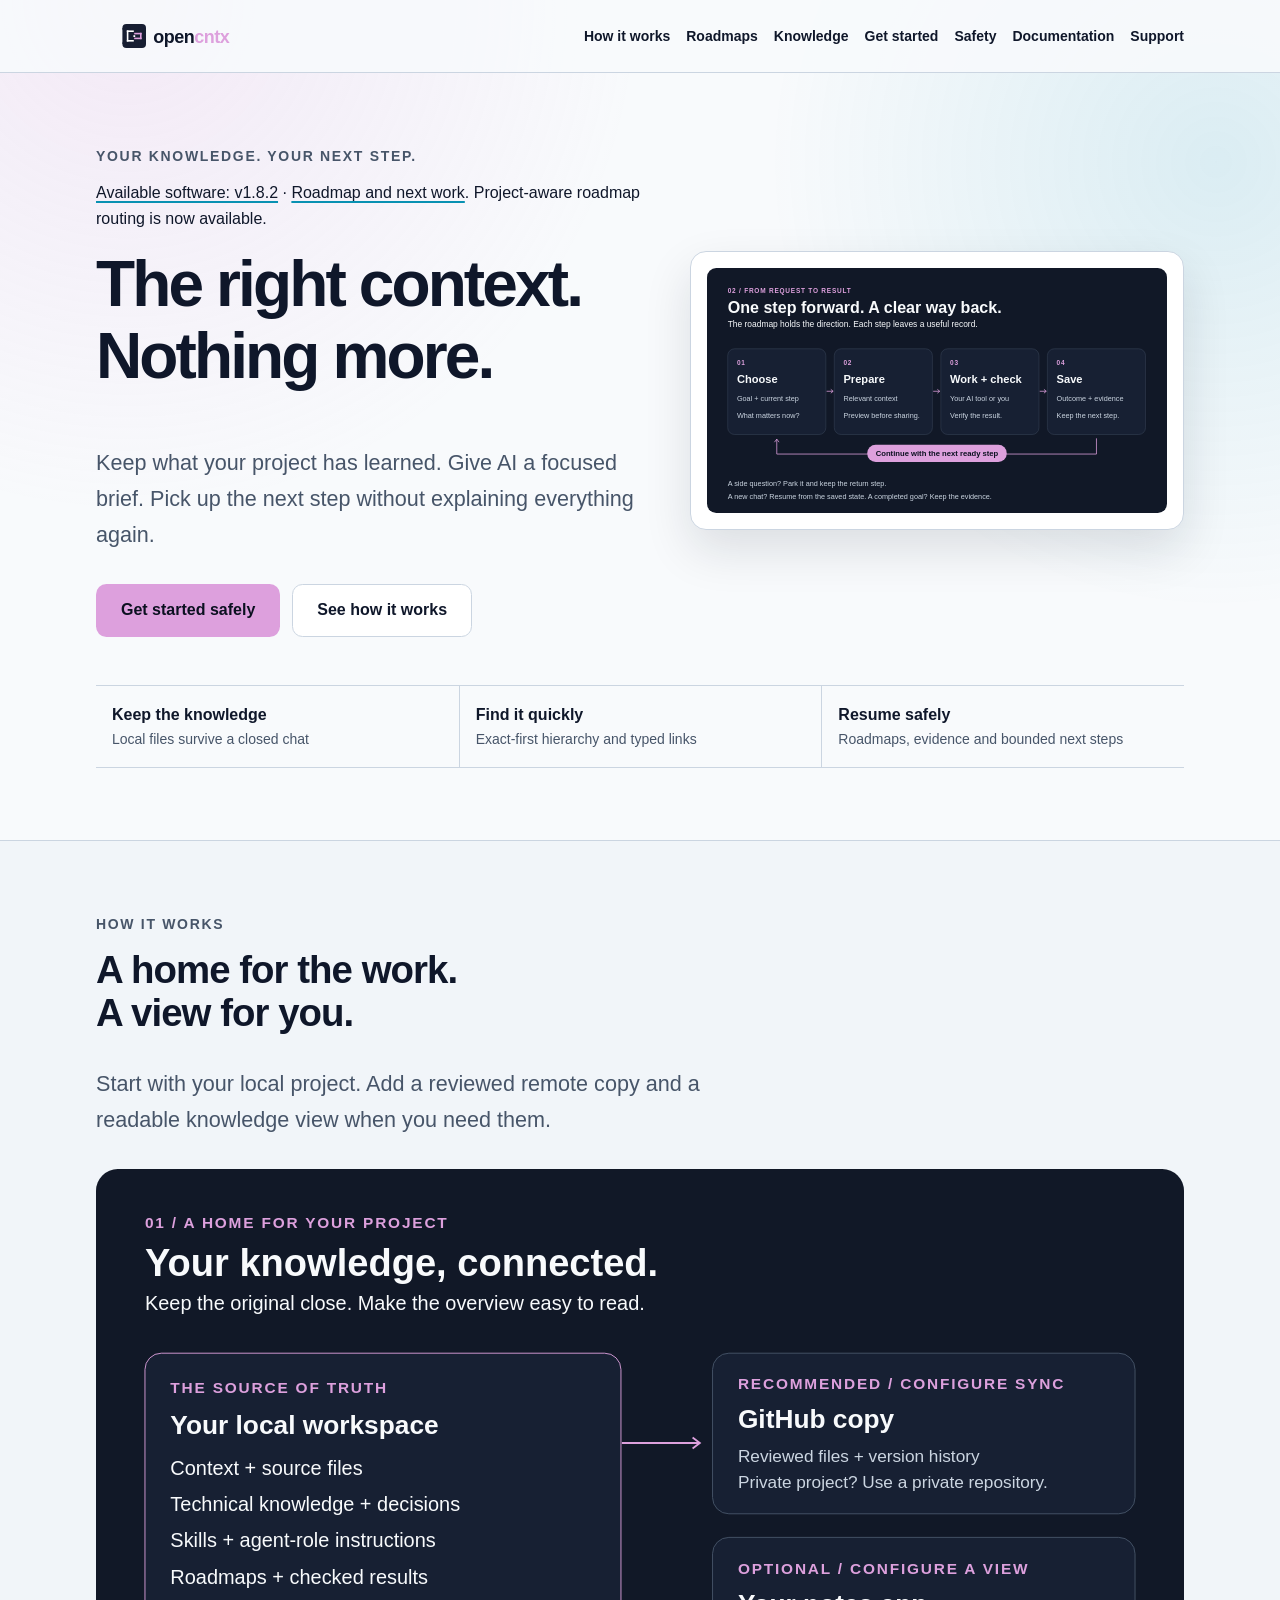
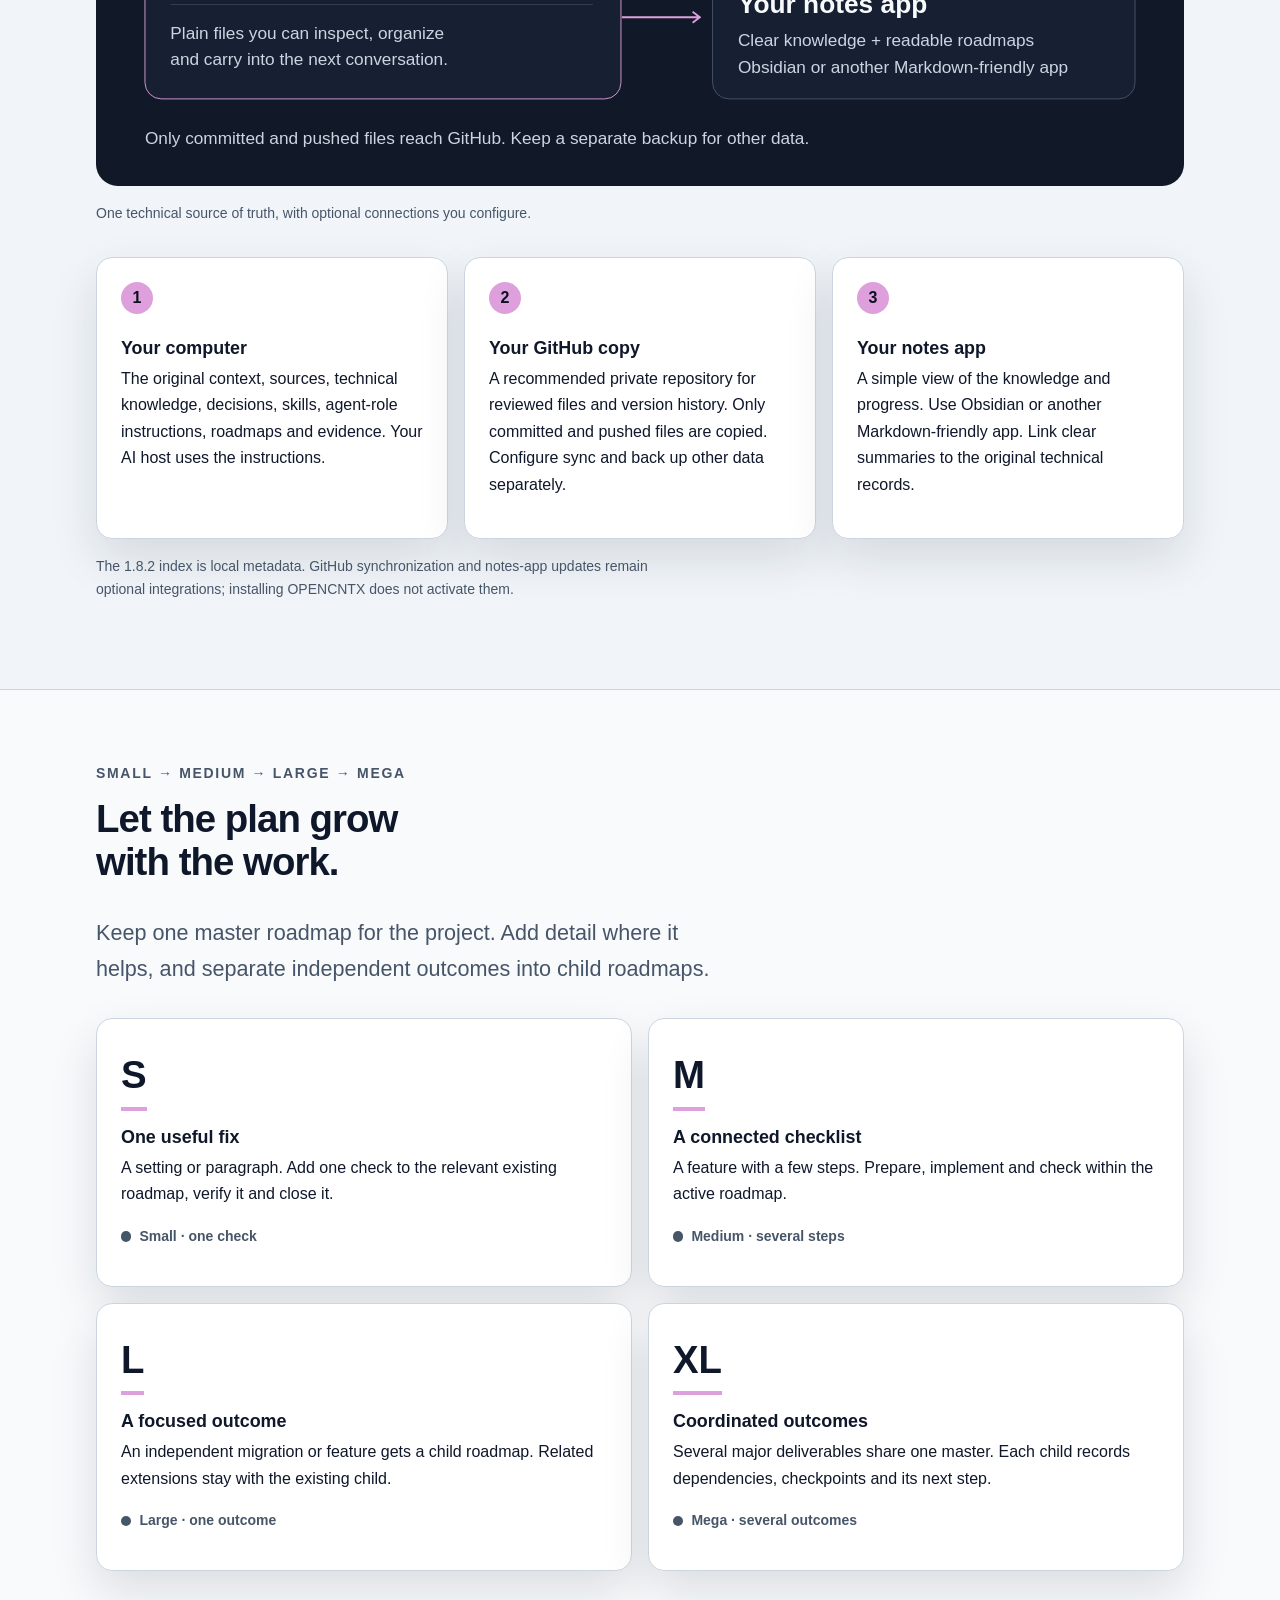
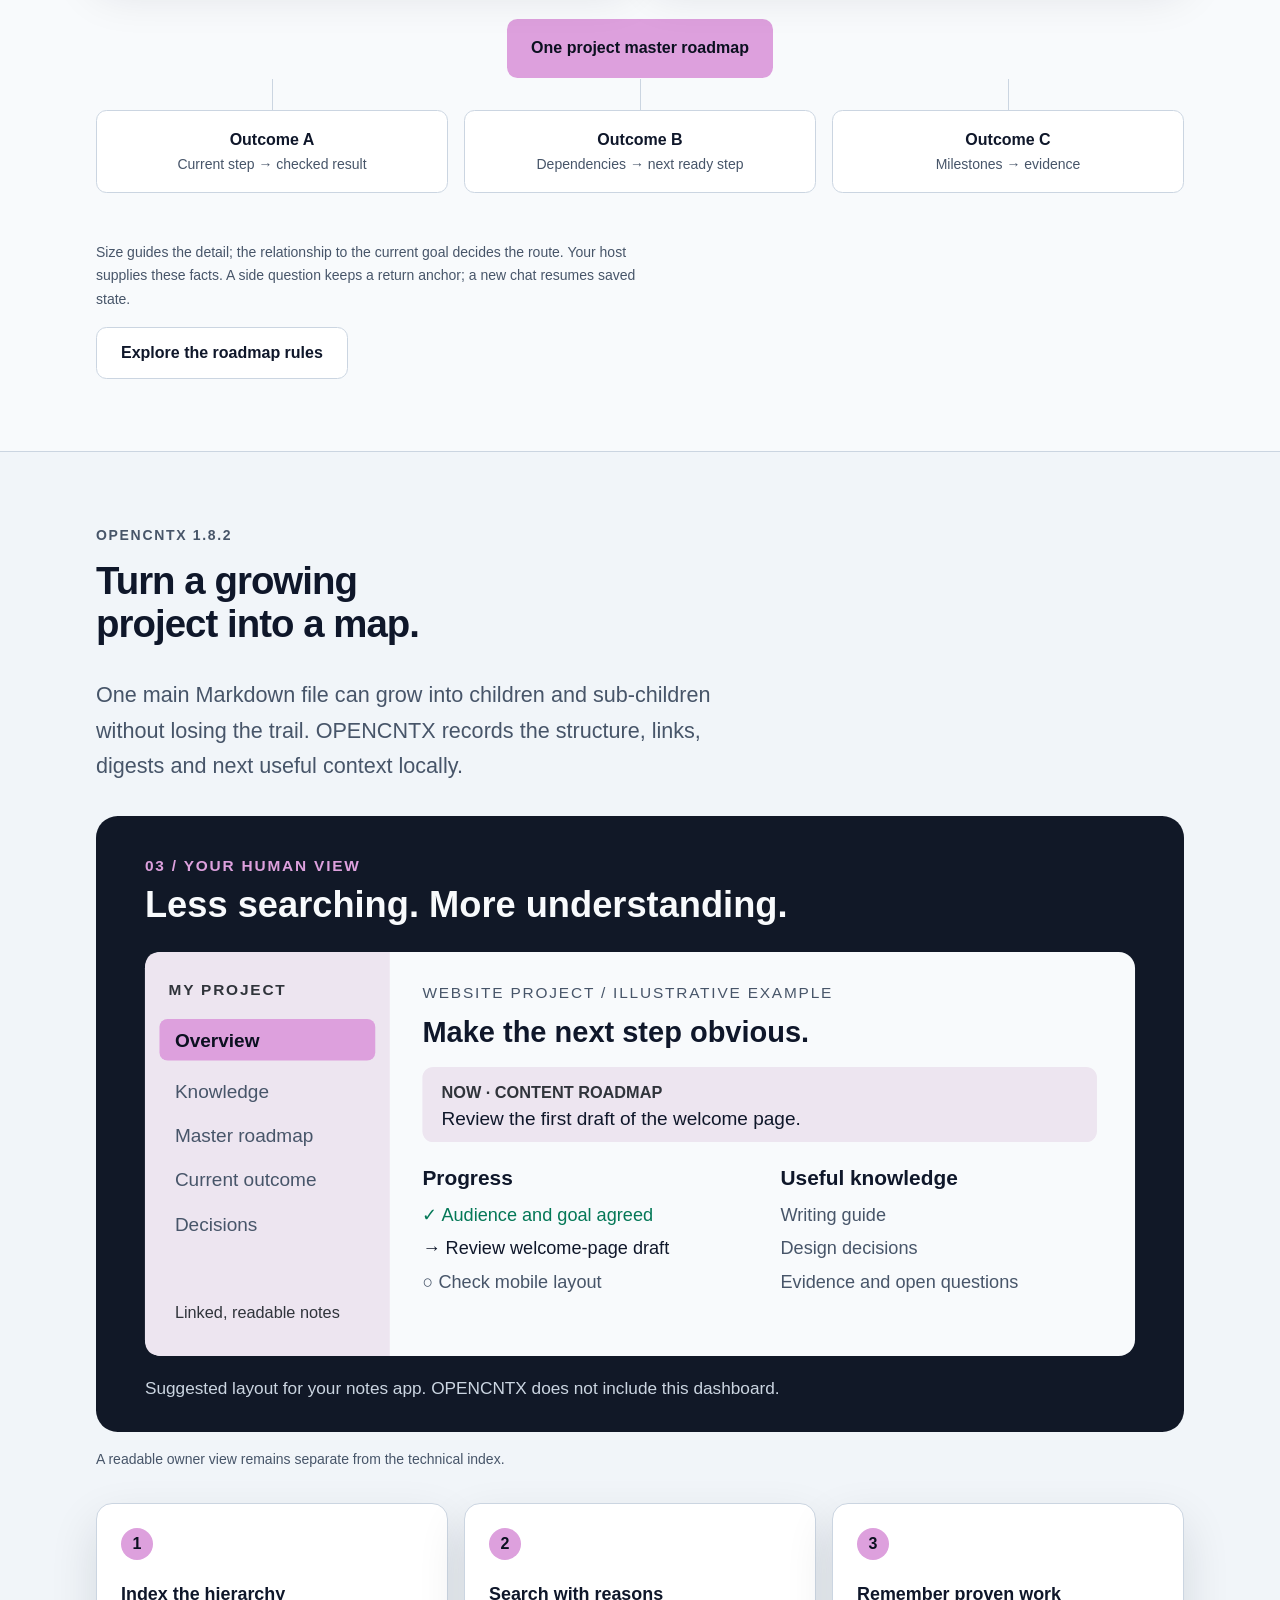
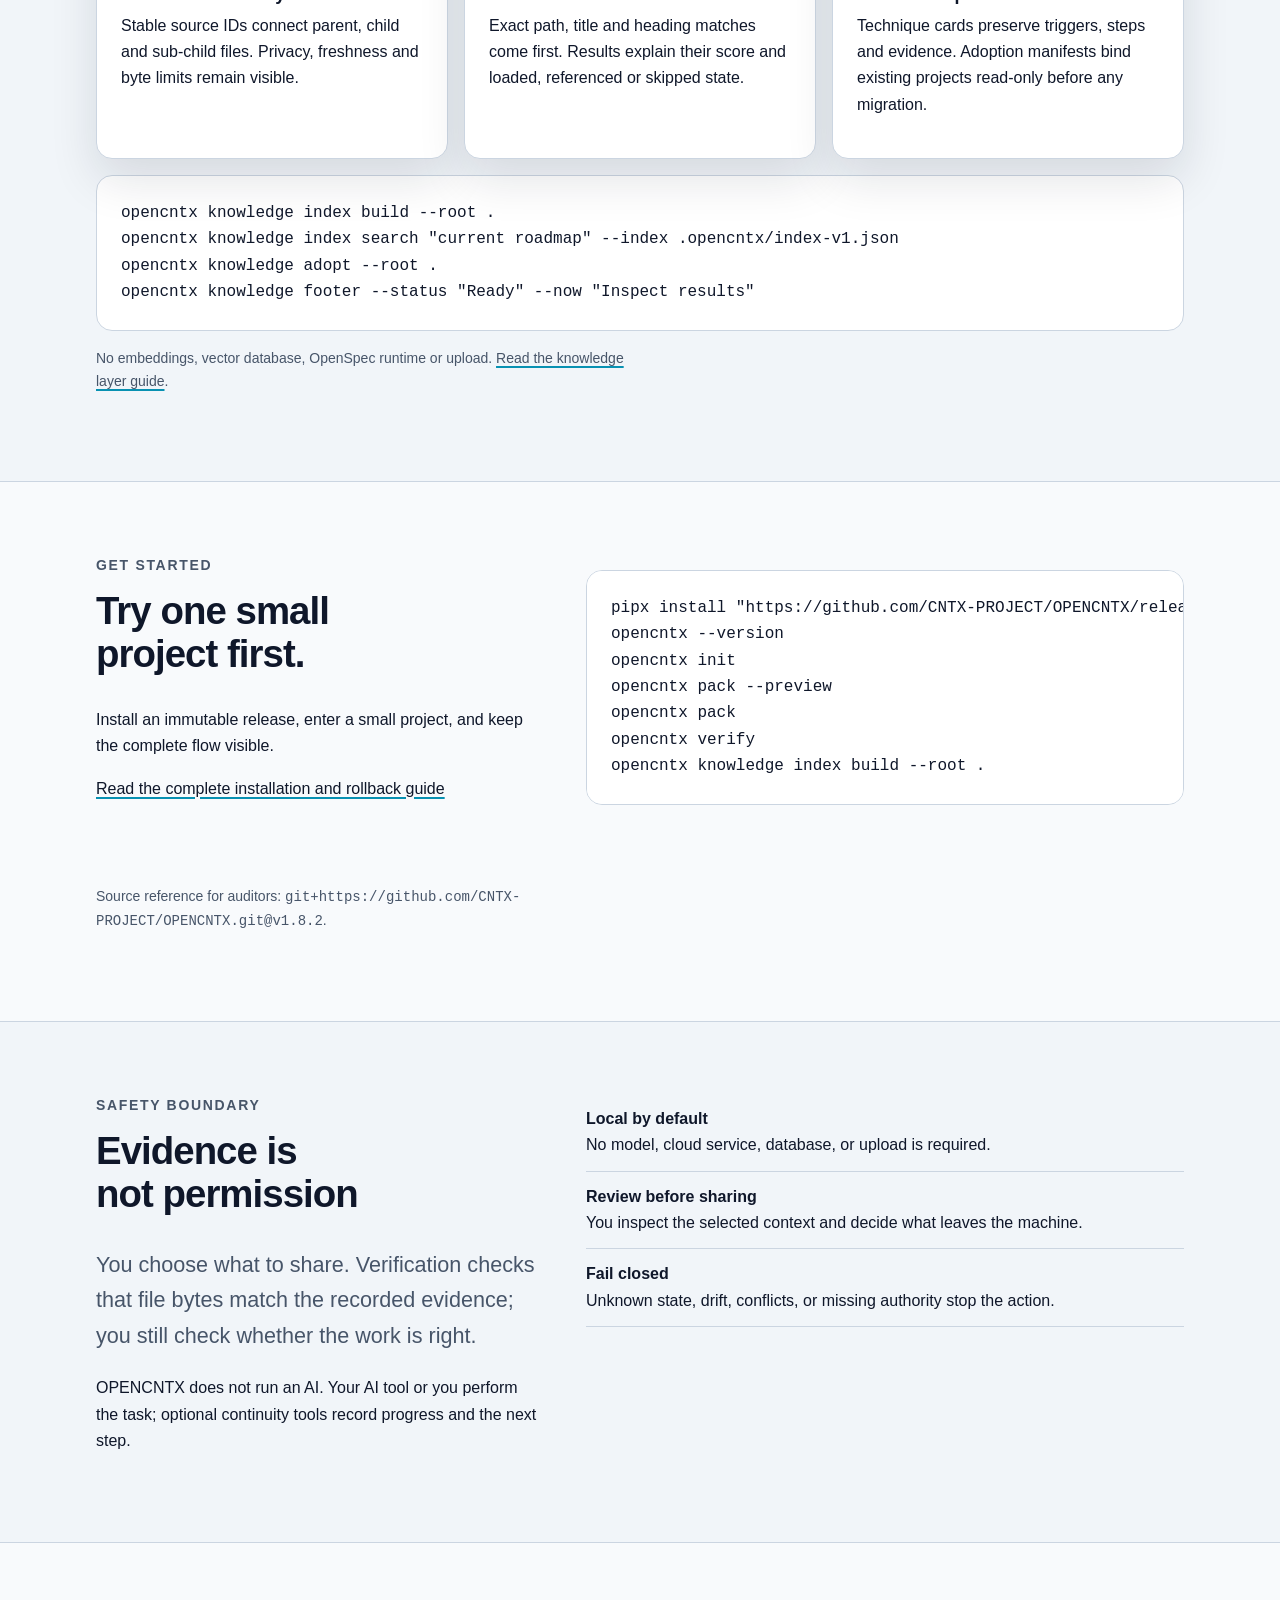
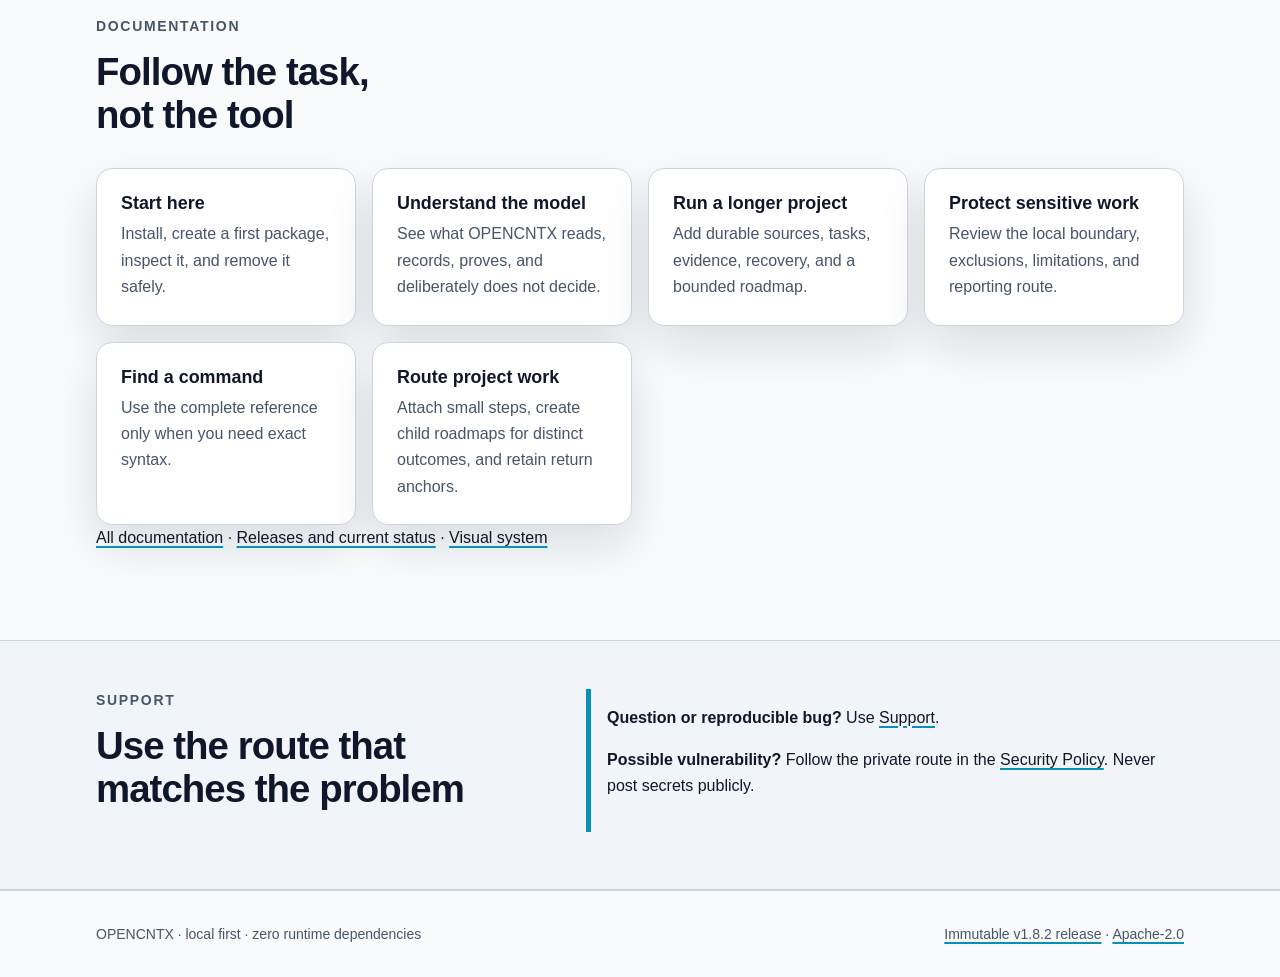
==== commit 4b649ff9: "Release OPENCNTX 1.8.2" ====
--- a/site/index.html
+++ b/site/index.html
@@ -38,7 +38,7 @@
           <div class="hero__layout">
             <div>
               <p class="eyebrow">Your knowledge. Your next step.</p>
-              <p><a href="../docs/releases.md">Available software: v1.8.1</a>
+              <p><a href="../docs/releases.md">Available software: v1.8.2</a>
                 · <a href="../docs/roadmap.md">Roadmap and next work</a>.
                 Project-aware roadmap routing is now available.</p>
               <h1>The right context. Nothing more.</h1>
@@ -74,7 +74,7 @@
             <article class="panel"><span class="panel__number" aria-hidden="true">2</span><h3>Your GitHub copy</h3><p>A recommended private repository for reviewed files and version history. Only committed and pushed files are copied. Configure sync and back up other data separately.</p></article>
             <article class="panel"><span class="panel__number" aria-hidden="true">3</span><h3>Your notes app</h3><p>A simple view of the knowledge and progress. Use Obsidian or another Markdown-friendly app. Link clear summaries to the original technical records.</p></article>
           </div>
-          <p class="section-note">The 1.8.1 index is local metadata. GitHub synchronization and notes-app updates remain optional integrations; installing OPENCNTX does not activate them.</p>
+          <p class="section-note">The 1.8.2 index is local metadata. GitHub synchronization and notes-app updates remain optional integrations; installing OPENCNTX does not activate them.</p>
         </div>
       </section>
 
@@ -104,7 +104,7 @@
 
       <section class="section section--soft" id="knowledge">
         <div class="shell">
-          <p class="eyebrow">OPENCNTX 1.8.1</p>
+          <p class="eyebrow">OPENCNTX 1.8.2</p>
           <h2>Turn a growing project into a map.</h2>
           <p class="lede">One main Markdown file can grow into children and sub-children without losing the trail. OPENCNTX records the structure, links, digests and next useful context locally.</p>
           <figure class="explainer">
@@ -116,7 +116,7 @@
             <article class="panel"><span class="panel__number" aria-hidden="true">2</span><h3>Search with reasons</h3><p>Exact path, title and heading matches come first. Results explain their score and loaded, referenced or skipped state.</p></article>
             <article class="panel"><span class="panel__number" aria-hidden="true">3</span><h3>Remember proven work</h3><p>Technique cards preserve triggers, steps and evidence. Adoption manifests bind existing projects read-only before any migration.</p></article>
           </div>
-          <pre class="code-block" aria-label="OPENCNTX 1.8.1 knowledge commands"><code>opencntx knowledge index build --root .
+          <pre class="code-block" aria-label="OPENCNTX 1.8.2 knowledge commands"><code>opencntx knowledge index build --root .
 opencntx knowledge index search "current roadmap" --index .opencntx/index-v1.json
 opencntx knowledge adopt --root .
 opencntx knowledge footer --status "Ready" --now "Inspect results"</code></pre>
@@ -132,14 +132,14 @@
             <p>Install an immutable release, enter a small project, and keep the complete flow visible.</p>
             <p><a href="../docs/start-here.md">Read the complete installation and rollback guide</a></p>
           </div>
-          <pre class="code-block" aria-label="OPENCNTX first-run commands"><code>pipx install "https://github.com/CNTX-PROJECT/OPENCNTX/releases/download/v1.8.1/opencntx-1.8.1-py3-none-any.whl"
+          <pre class="code-block" aria-label="OPENCNTX first-run commands"><code>pipx install "https://github.com/CNTX-PROJECT/OPENCNTX/releases/download/v1.8.2/opencntx-1.8.2-py3-none-any.whl"
 opencntx --version
 opencntx init
 opencntx pack --preview
 opencntx pack
 opencntx verify
 opencntx knowledge index build --root .</code></pre>
-          <p class="section-note">Source reference for auditors: <code>git+https://github.com/CNTX-PROJECT/OPENCNTX.git@v1.8.1</code>.</p>
+          <p class="section-note">Source reference for auditors: <code>git+https://github.com/CNTX-PROJECT/OPENCNTX.git@v1.8.2</code>.</p>
         </div>
       </section>
 
@@ -192,7 +192,7 @@
     <footer class="footer">
       <div class="shell footer__inner">
         <span>OPENCNTX · local first · zero runtime dependencies</span>
-        <span><a href="https://github.com/CNTX-PROJECT/OPENCNTX/releases/tag/v1.8.1">Immutable v1.8.1 release</a> · <a href="../LICENSE">Apache-2.0</a></span>
+        <span><a href="https://github.com/CNTX-PROJECT/OPENCNTX/releases/tag/v1.8.2">Immutable v1.8.2 release</a> · <a href="../LICENSE">Apache-2.0</a></span>
       </div>
     </footer>
   </body>
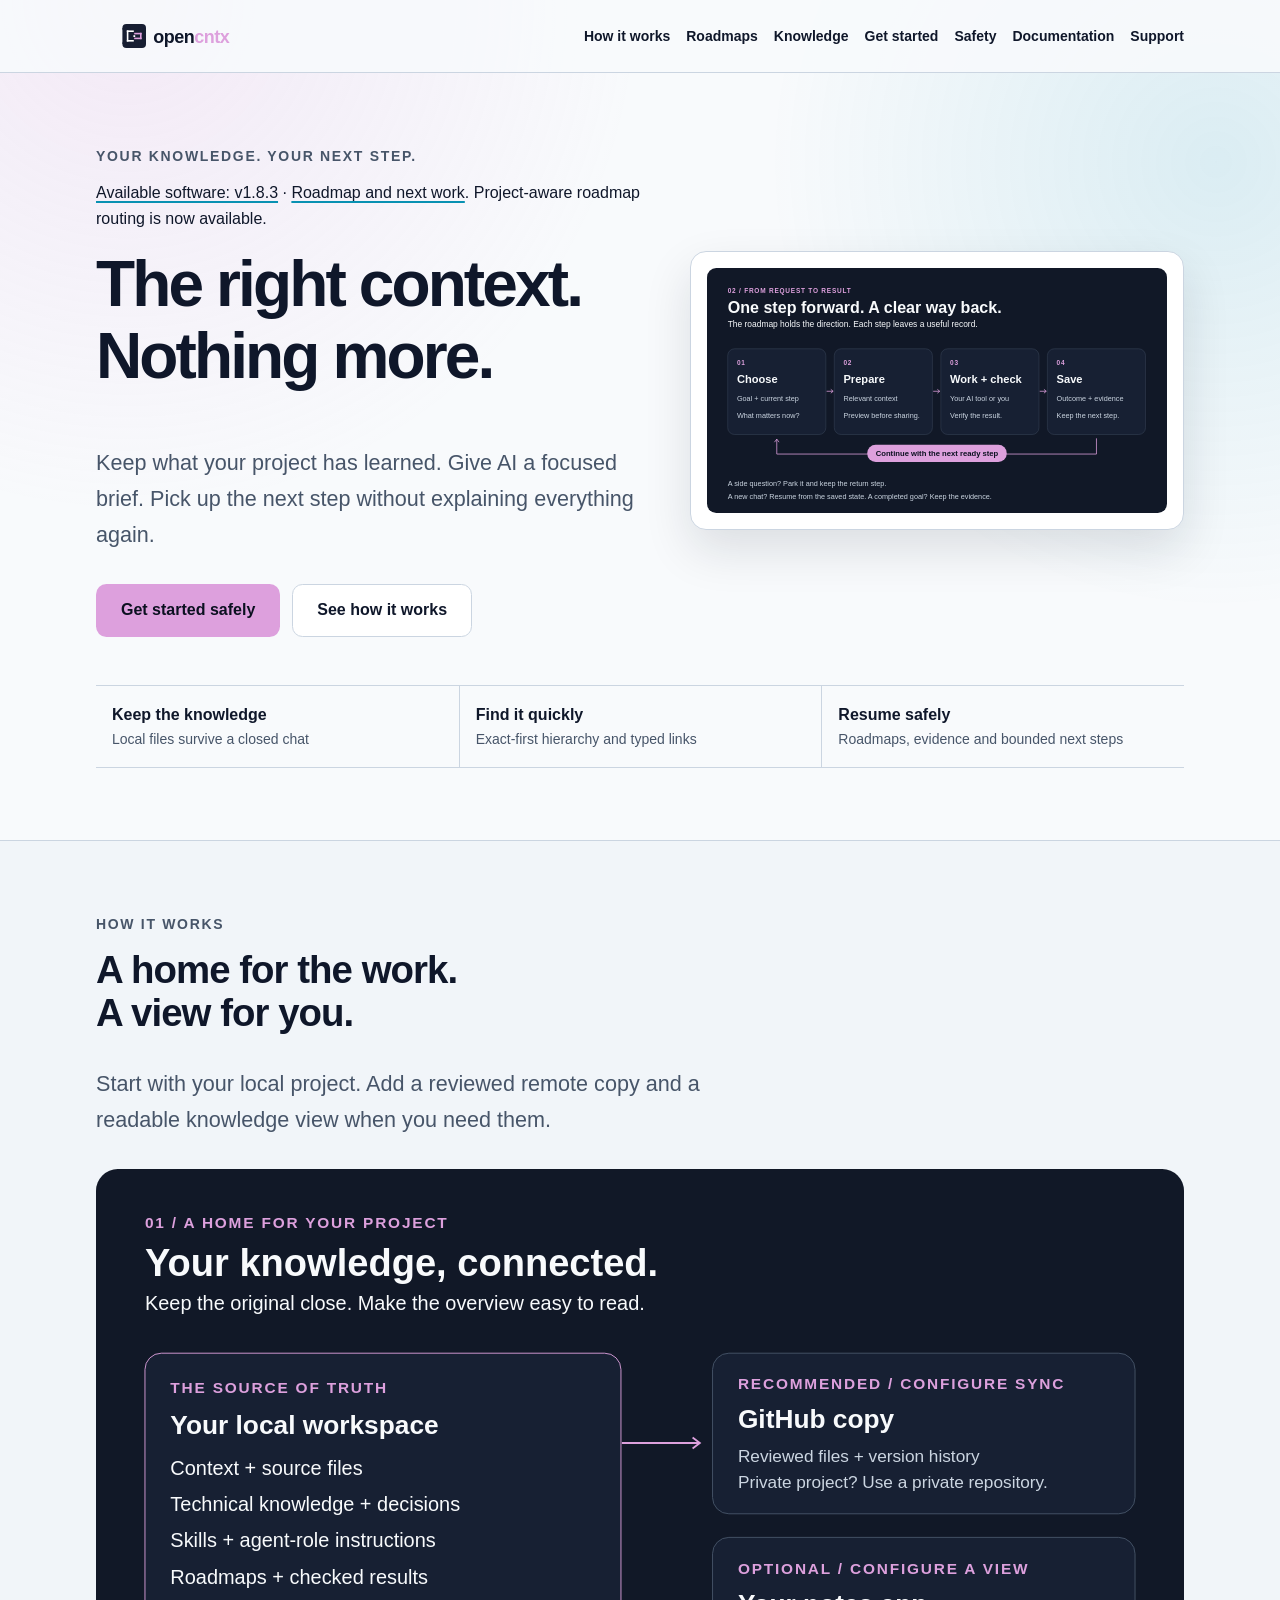
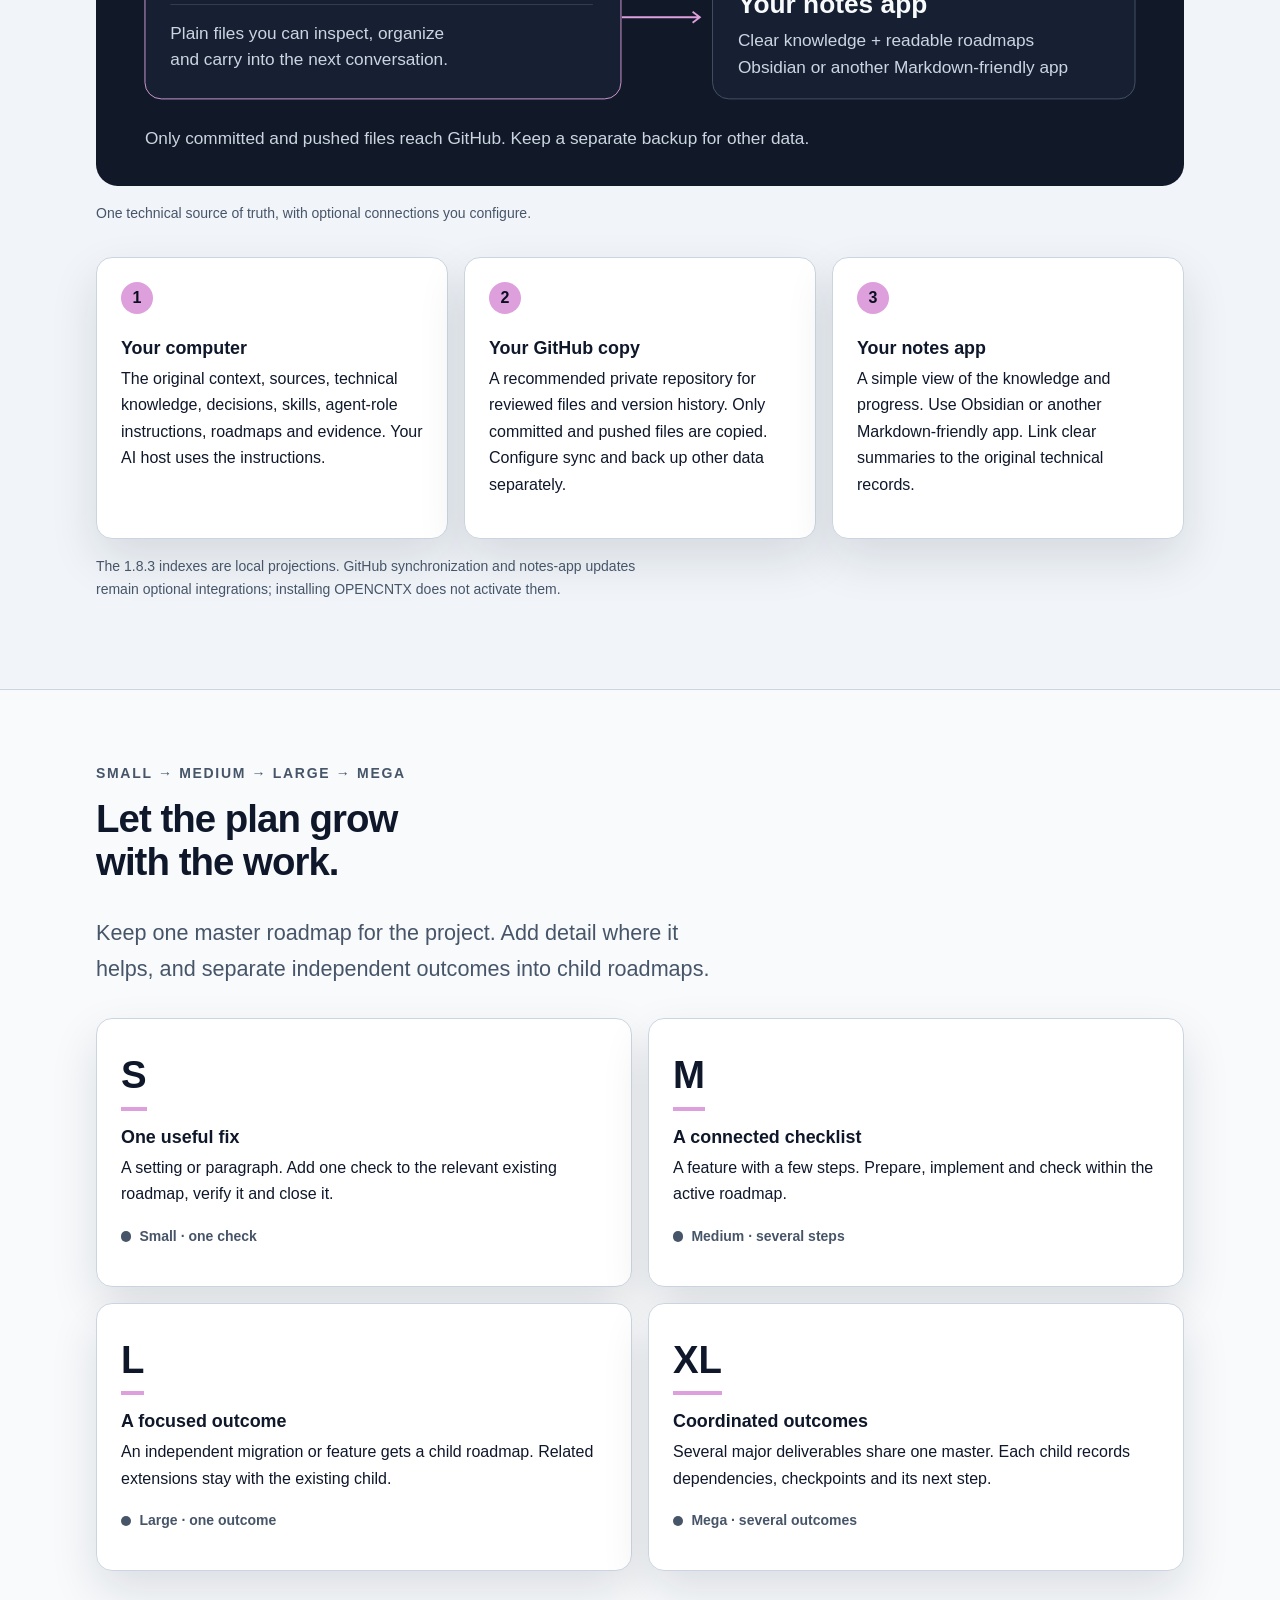
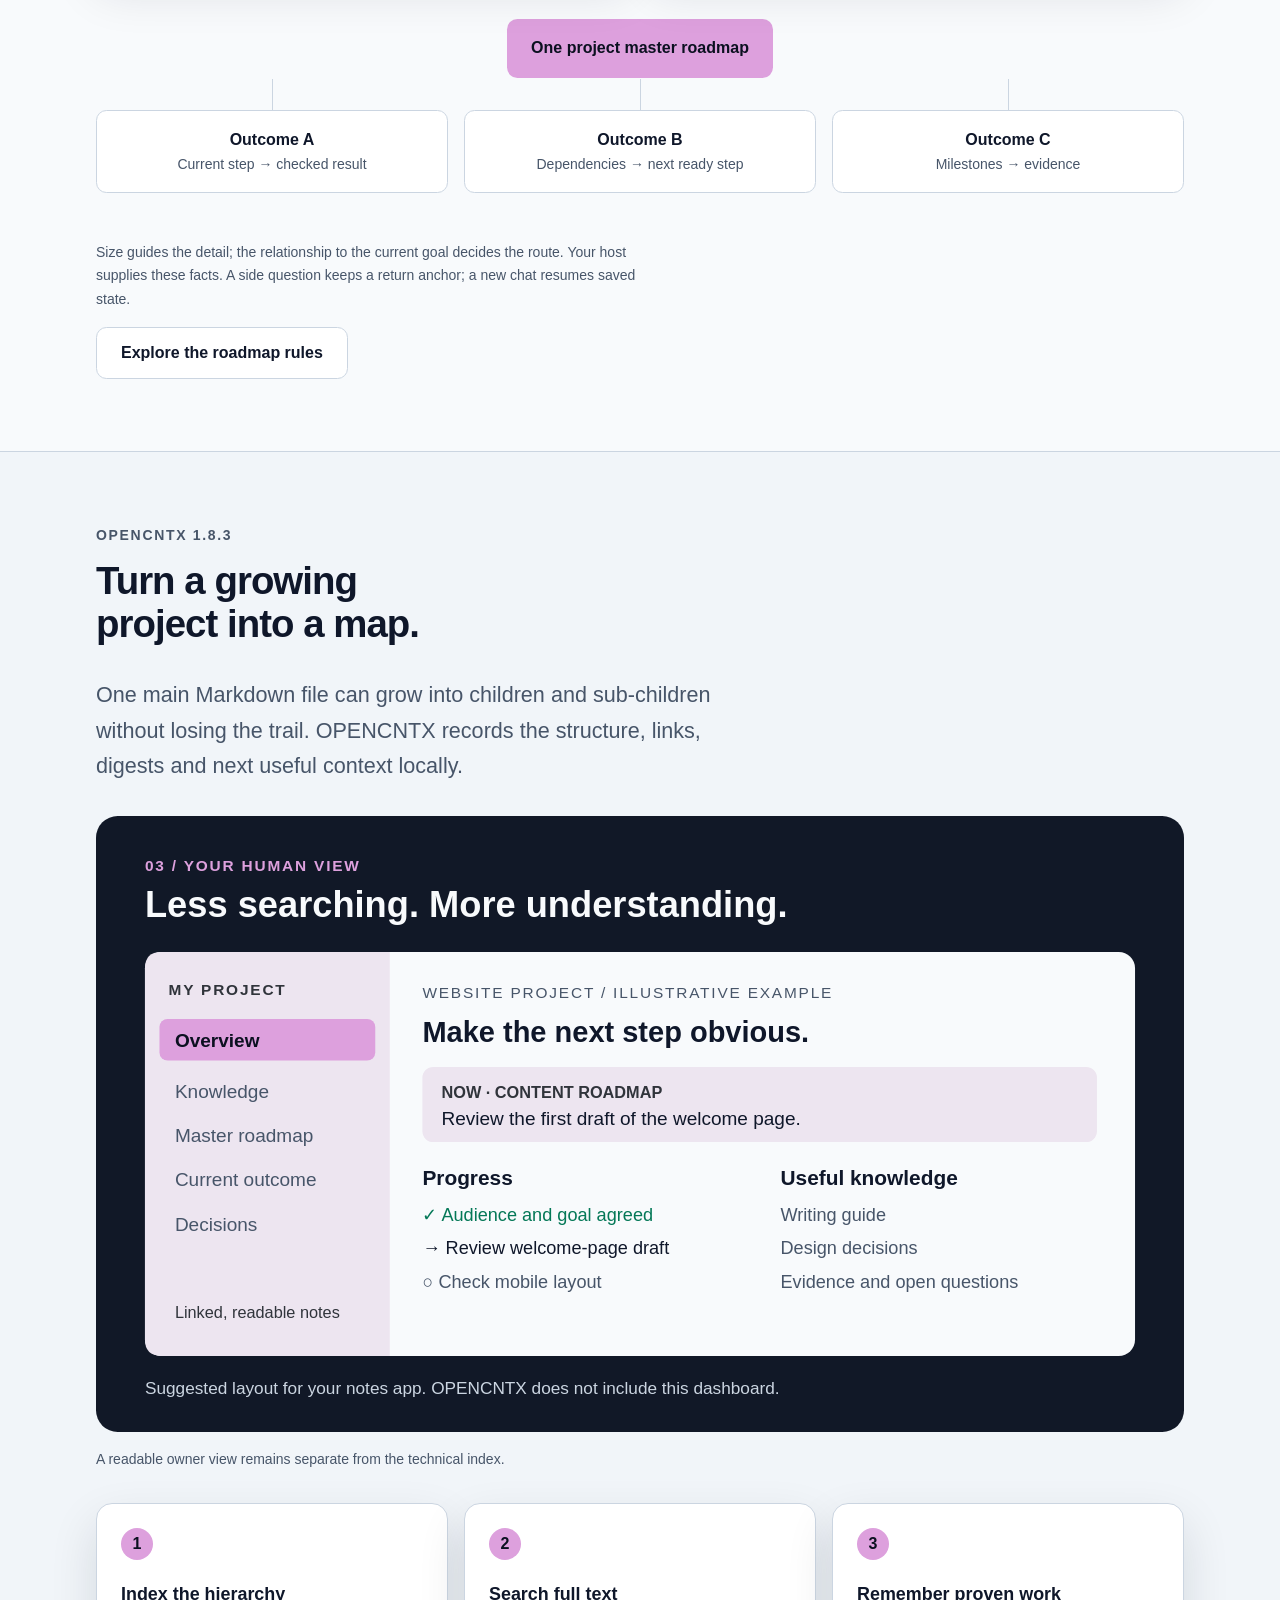
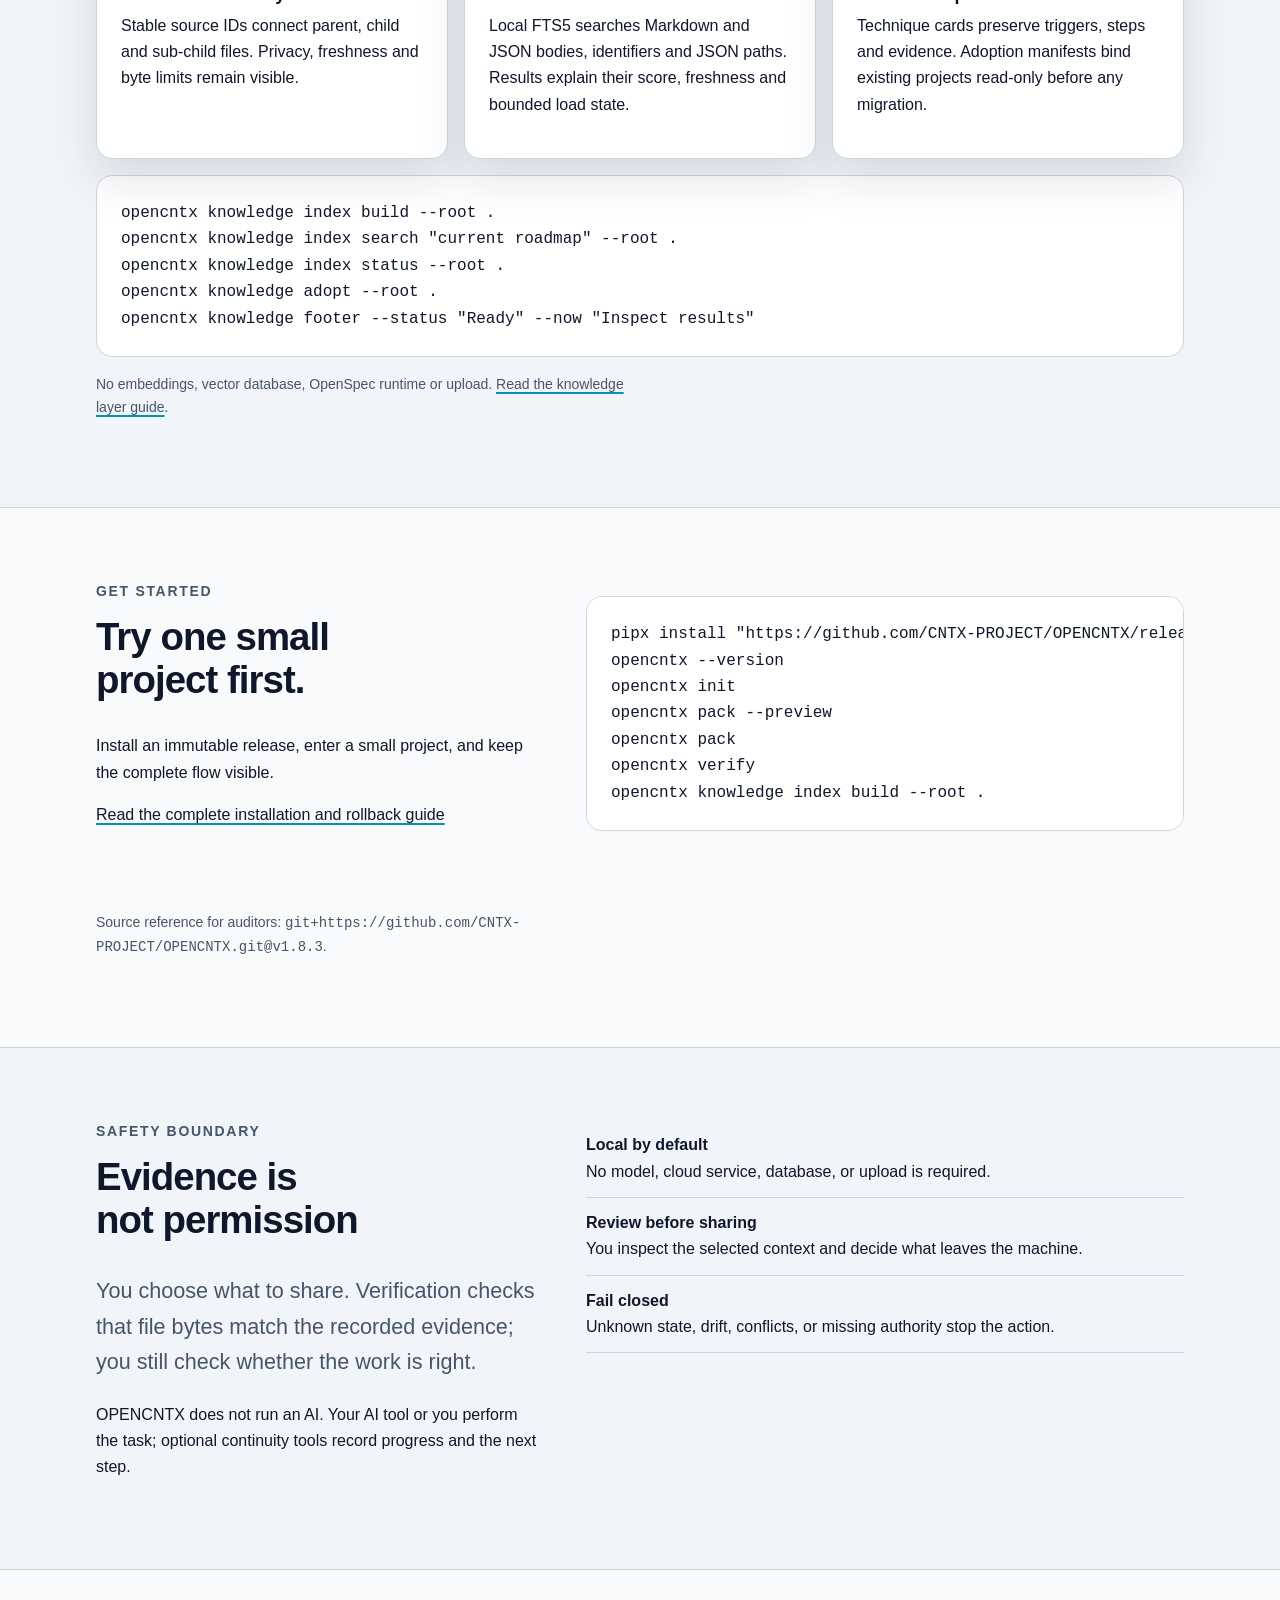
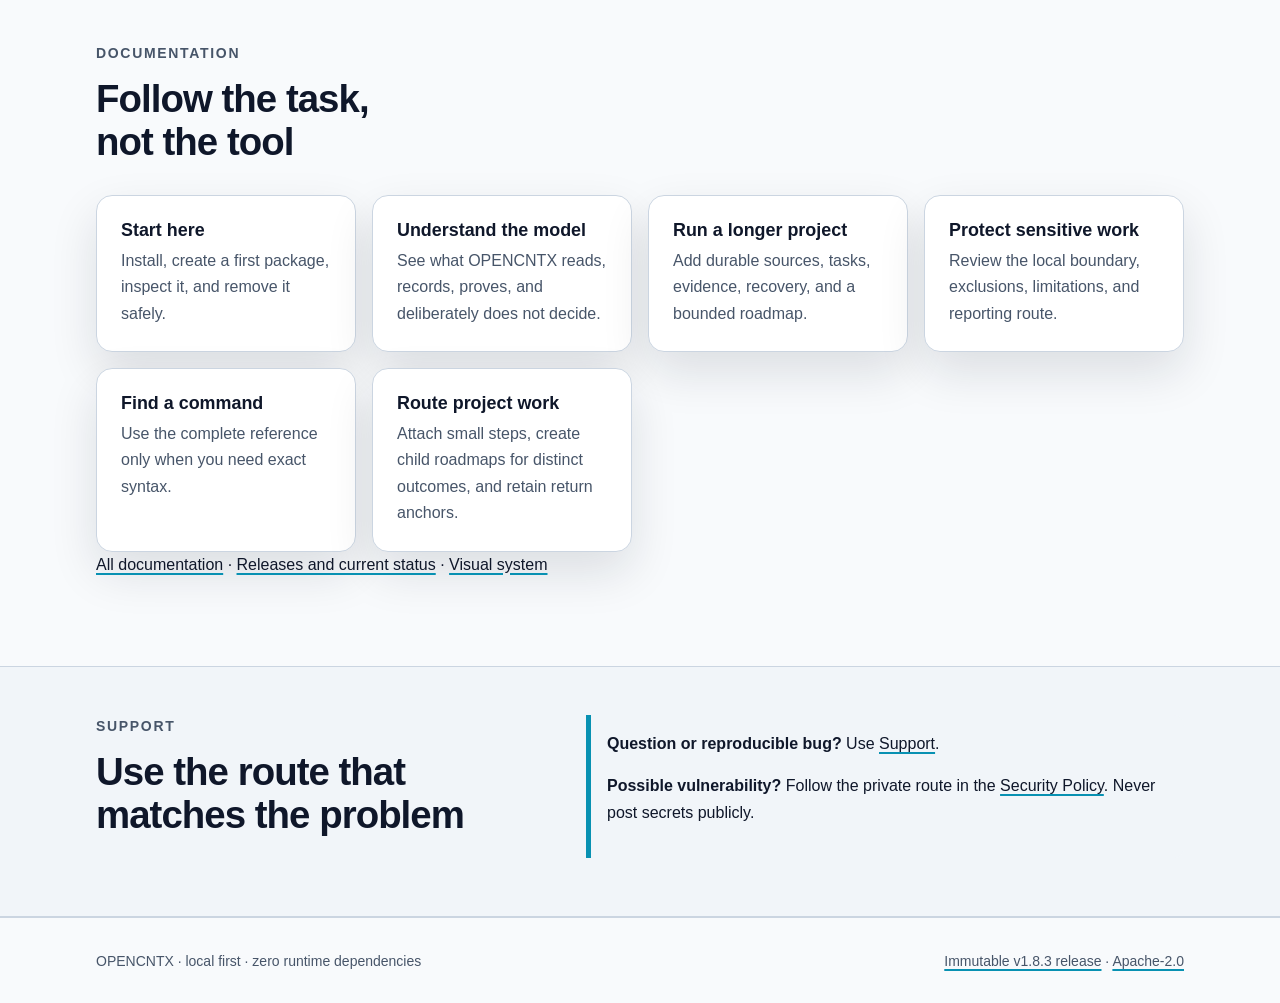
==== commit b3aa4bb8: "Release OPENCNTX 1.8.3" ====
--- a/site/index.html
+++ b/site/index.html
@@ -38,7 +38,7 @@
           <div class="hero__layout">
             <div>
               <p class="eyebrow">Your knowledge. Your next step.</p>
-              <p><a href="../docs/releases.md">Available software: v1.8.2</a>
+              <p><a href="../docs/releases.md">Available software: v1.8.3</a>
                 · <a href="../docs/roadmap.md">Roadmap and next work</a>.
                 Project-aware roadmap routing is now available.</p>
               <h1>The right context. Nothing more.</h1>
@@ -74,7 +74,7 @@
             <article class="panel"><span class="panel__number" aria-hidden="true">2</span><h3>Your GitHub copy</h3><p>A recommended private repository for reviewed files and version history. Only committed and pushed files are copied. Configure sync and back up other data separately.</p></article>
             <article class="panel"><span class="panel__number" aria-hidden="true">3</span><h3>Your notes app</h3><p>A simple view of the knowledge and progress. Use Obsidian or another Markdown-friendly app. Link clear summaries to the original technical records.</p></article>
           </div>
-          <p class="section-note">The 1.8.2 index is local metadata. GitHub synchronization and notes-app updates remain optional integrations; installing OPENCNTX does not activate them.</p>
+          <p class="section-note">The 1.8.3 indexes are local projections. GitHub synchronization and notes-app updates remain optional integrations; installing OPENCNTX does not activate them.</p>
         </div>
       </section>
 
@@ -104,7 +104,7 @@
 
       <section class="section section--soft" id="knowledge">
         <div class="shell">
-          <p class="eyebrow">OPENCNTX 1.8.2</p>
+          <p class="eyebrow">OPENCNTX 1.8.3</p>
           <h2>Turn a growing project into a map.</h2>
           <p class="lede">One main Markdown file can grow into children and sub-children without losing the trail. OPENCNTX records the structure, links, digests and next useful context locally.</p>
           <figure class="explainer">
@@ -113,11 +113,12 @@
           </figure>
           <div class="grid grid--three">
             <article class="panel"><span class="panel__number" aria-hidden="true">1</span><h3>Index the hierarchy</h3><p>Stable source IDs connect parent, child and sub-child files. Privacy, freshness and byte limits remain visible.</p></article>
-            <article class="panel"><span class="panel__number" aria-hidden="true">2</span><h3>Search with reasons</h3><p>Exact path, title and heading matches come first. Results explain their score and loaded, referenced or skipped state.</p></article>
+            <article class="panel"><span class="panel__number" aria-hidden="true">2</span><h3>Search full text</h3><p>Local FTS5 searches Markdown and JSON bodies, identifiers and JSON paths. Results explain their score, freshness and bounded load state.</p></article>
             <article class="panel"><span class="panel__number" aria-hidden="true">3</span><h3>Remember proven work</h3><p>Technique cards preserve triggers, steps and evidence. Adoption manifests bind existing projects read-only before any migration.</p></article>
           </div>
-          <pre class="code-block" aria-label="OPENCNTX 1.8.2 knowledge commands"><code>opencntx knowledge index build --root .
-opencntx knowledge index search "current roadmap" --index .opencntx/index-v1.json
+          <pre class="code-block" aria-label="OPENCNTX 1.8.3 knowledge commands"><code>opencntx knowledge index build --root .
+opencntx knowledge index search "current roadmap" --root .
+opencntx knowledge index status --root .
 opencntx knowledge adopt --root .
 opencntx knowledge footer --status "Ready" --now "Inspect results"</code></pre>
           <p class="section-note">No embeddings, vector database, OpenSpec runtime or upload. <a href="../docs/knowledge-layer.md">Read the knowledge layer guide</a>.</p>
@@ -132,14 +133,14 @@
             <p>Install an immutable release, enter a small project, and keep the complete flow visible.</p>
             <p><a href="../docs/start-here.md">Read the complete installation and rollback guide</a></p>
           </div>
-          <pre class="code-block" aria-label="OPENCNTX first-run commands"><code>pipx install "https://github.com/CNTX-PROJECT/OPENCNTX/releases/download/v1.8.2/opencntx-1.8.2-py3-none-any.whl"
+          <pre class="code-block" aria-label="OPENCNTX first-run commands"><code>pipx install "https://github.com/CNTX-PROJECT/OPENCNTX/releases/download/v1.8.3/opencntx-1.8.3-py3-none-any.whl"
 opencntx --version
 opencntx init
 opencntx pack --preview
 opencntx pack
 opencntx verify
 opencntx knowledge index build --root .</code></pre>
-          <p class="section-note">Source reference for auditors: <code>git+https://github.com/CNTX-PROJECT/OPENCNTX.git@v1.8.2</code>.</p>
+          <p class="section-note">Source reference for auditors: <code>git+https://github.com/CNTX-PROJECT/OPENCNTX.git@v1.8.3</code>.</p>
         </div>
       </section>
 
@@ -192,7 +193,7 @@
     <footer class="footer">
       <div class="shell footer__inner">
         <span>OPENCNTX · local first · zero runtime dependencies</span>
-        <span><a href="https://github.com/CNTX-PROJECT/OPENCNTX/releases/tag/v1.8.2">Immutable v1.8.2 release</a> · <a href="../LICENSE">Apache-2.0</a></span>
+        <span><a href="https://github.com/CNTX-PROJECT/OPENCNTX/releases/tag/v1.8.3">Immutable v1.8.3 release</a> · <a href="../LICENSE">Apache-2.0</a></span>
       </div>
     </footer>
   </body>
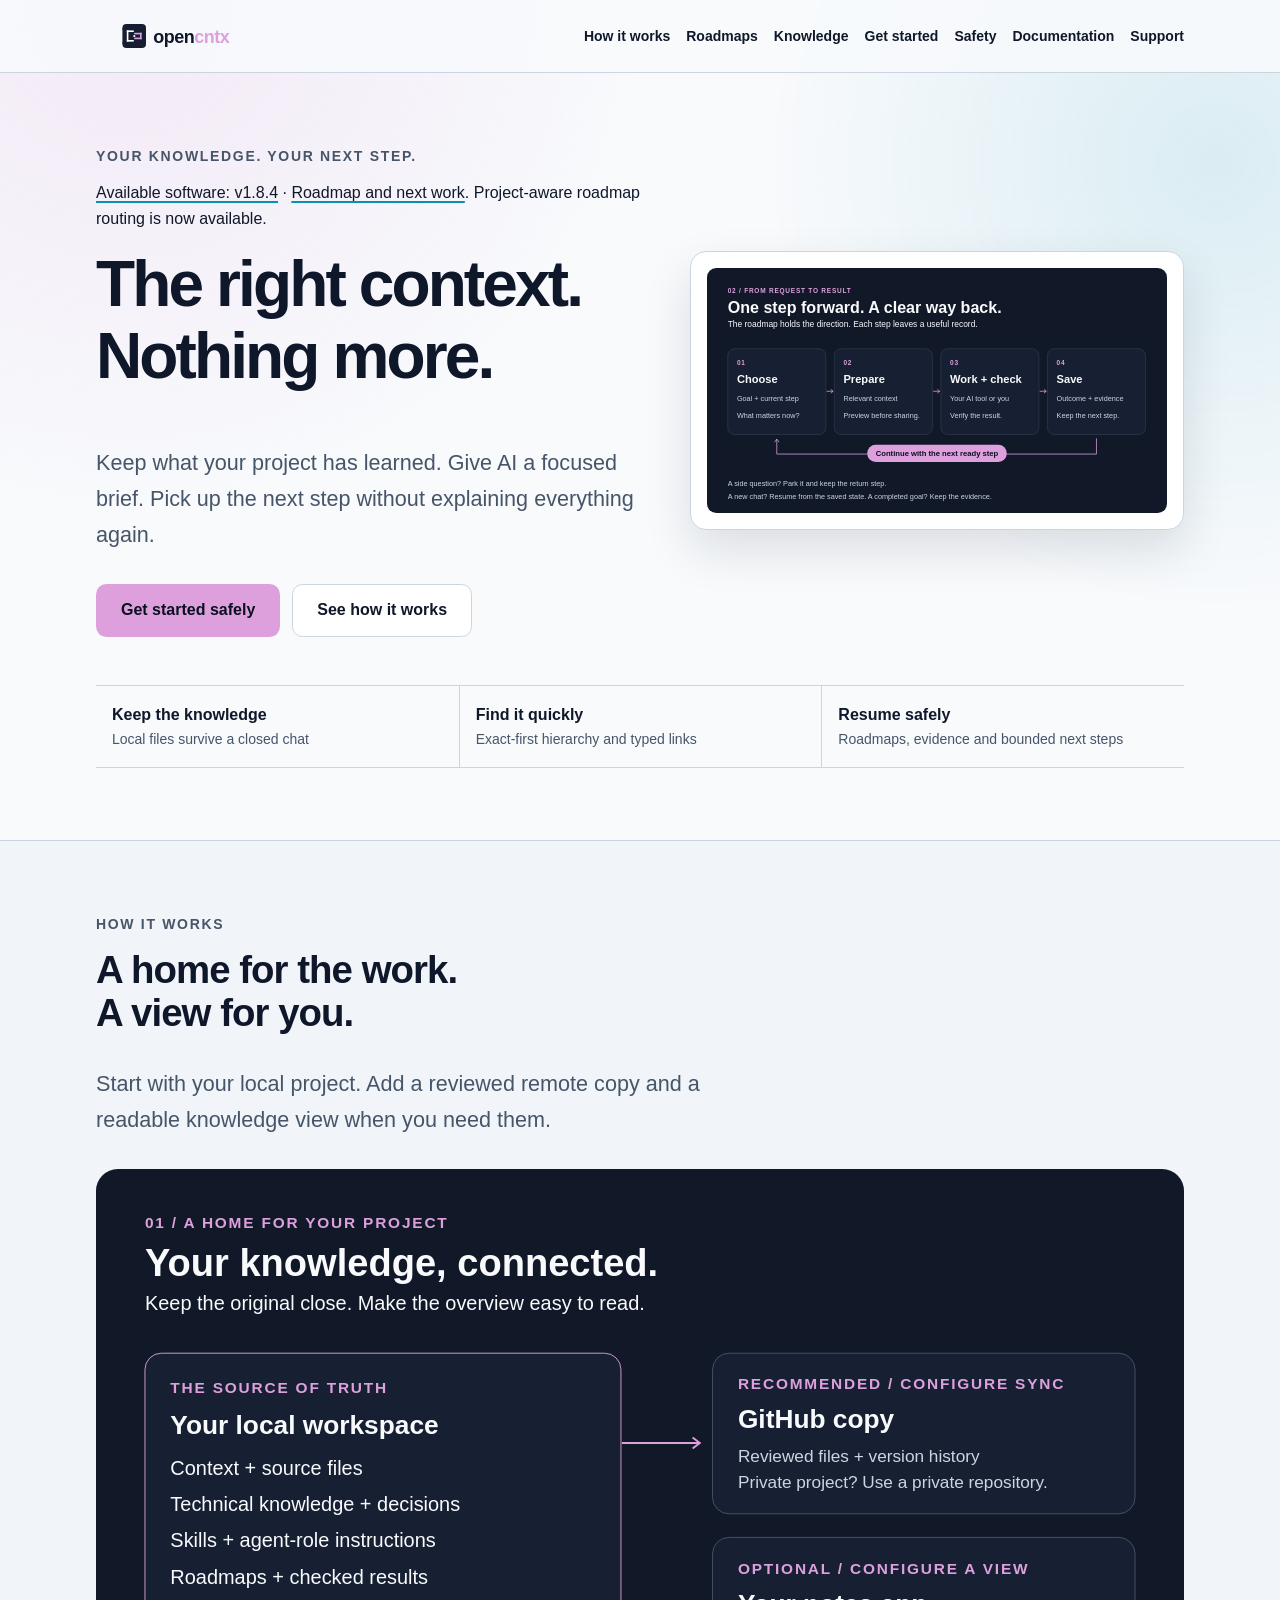
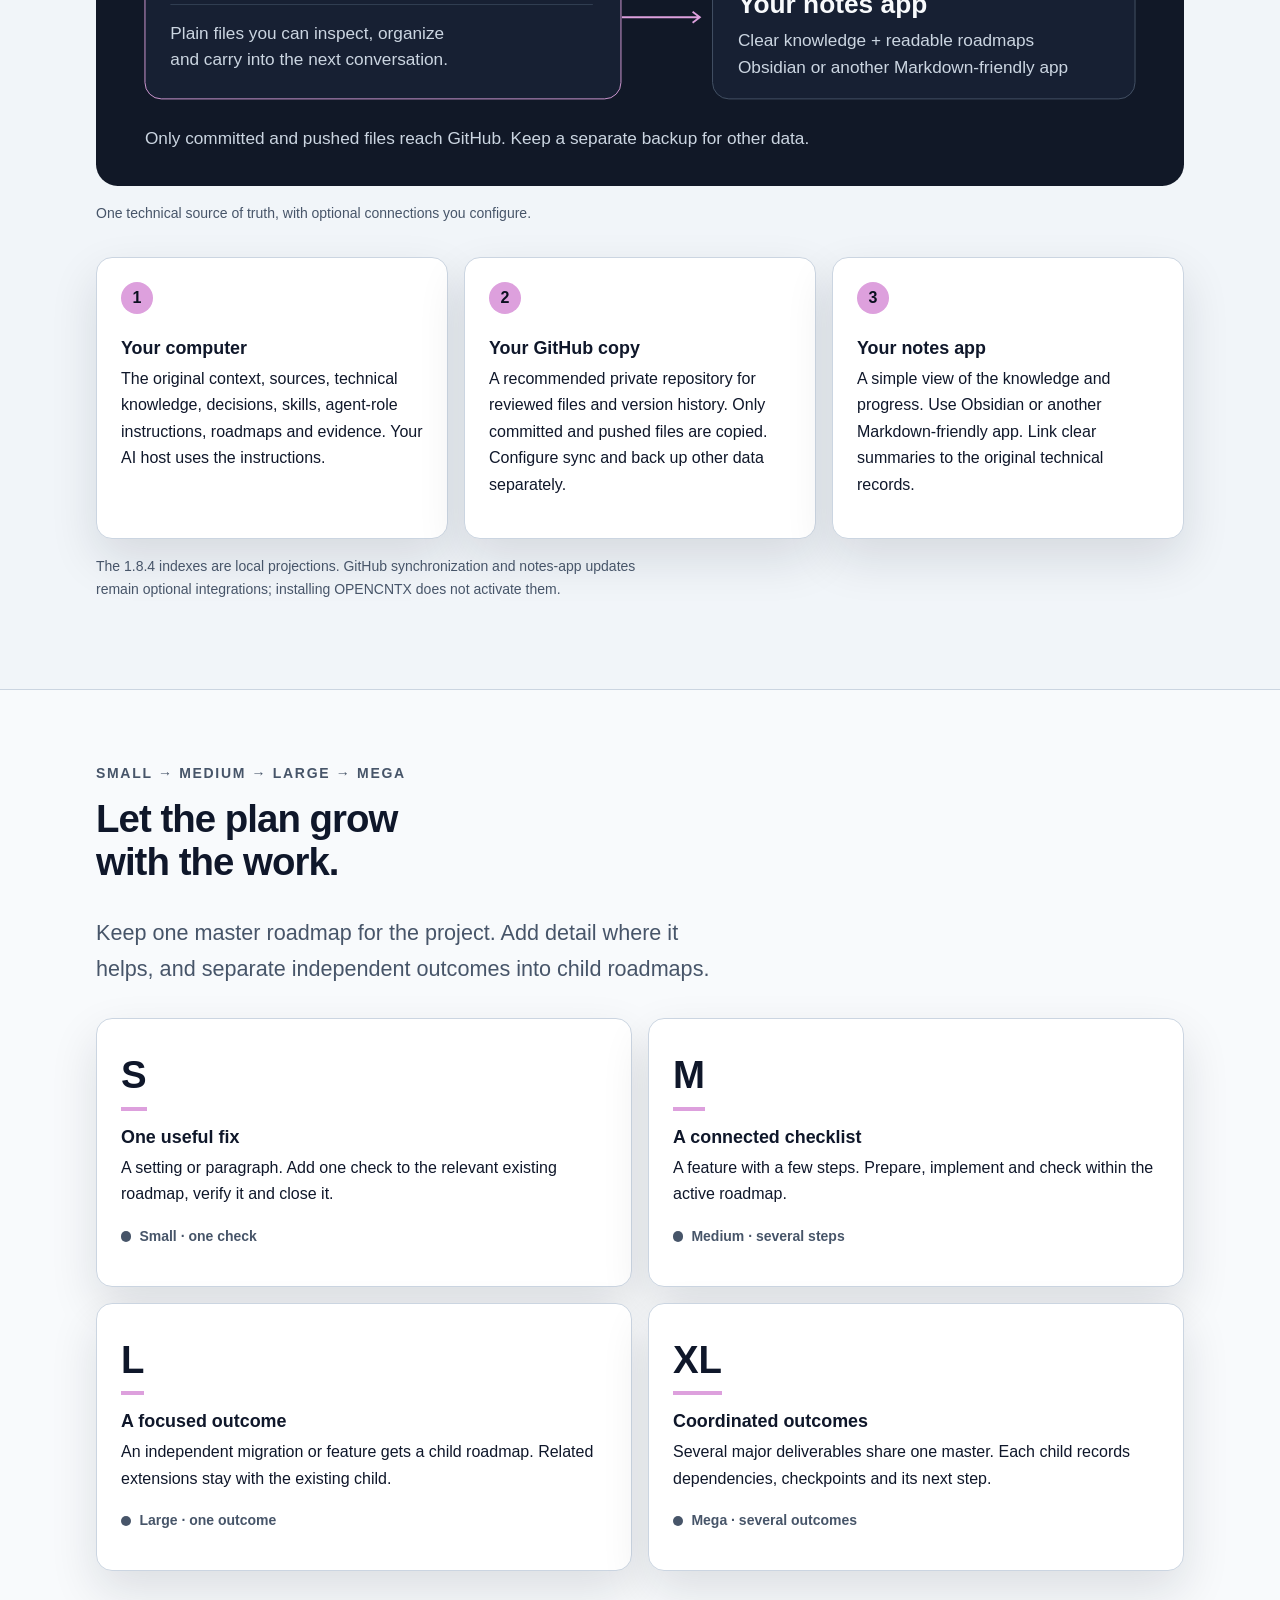
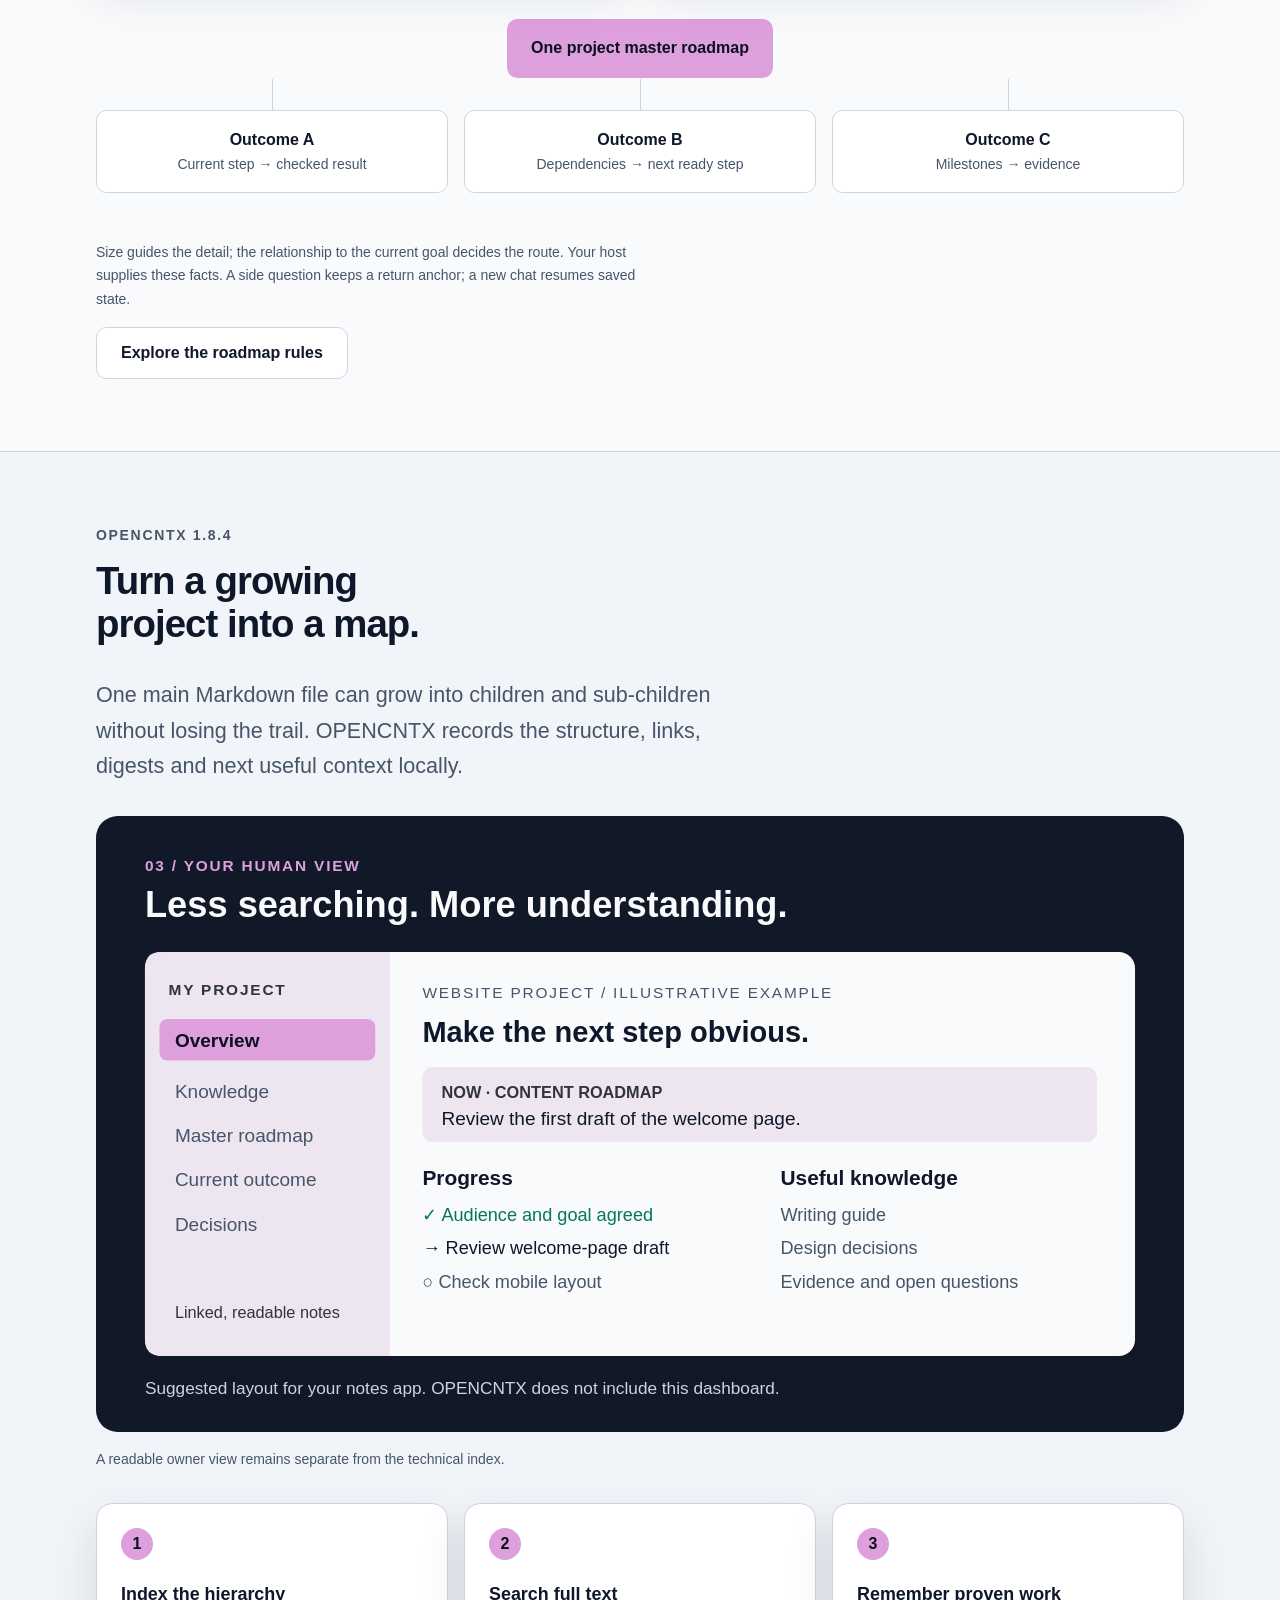
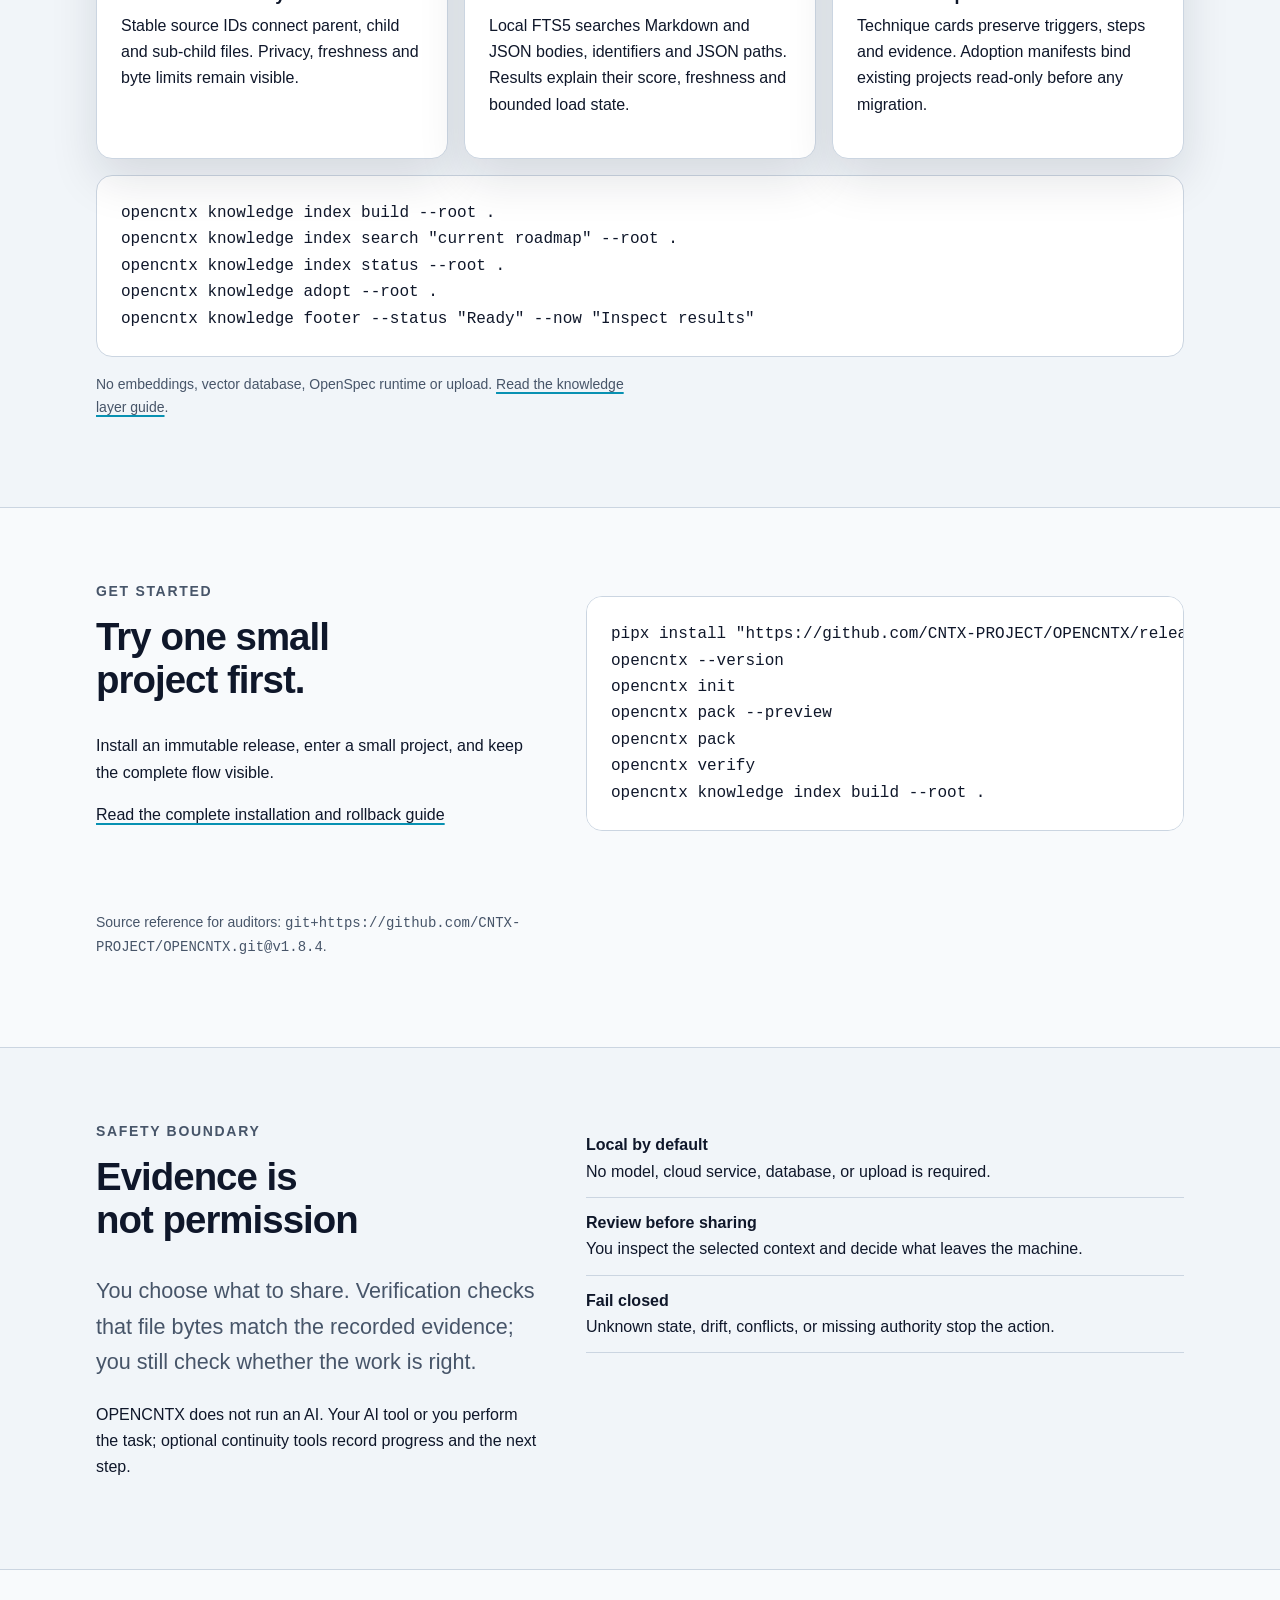
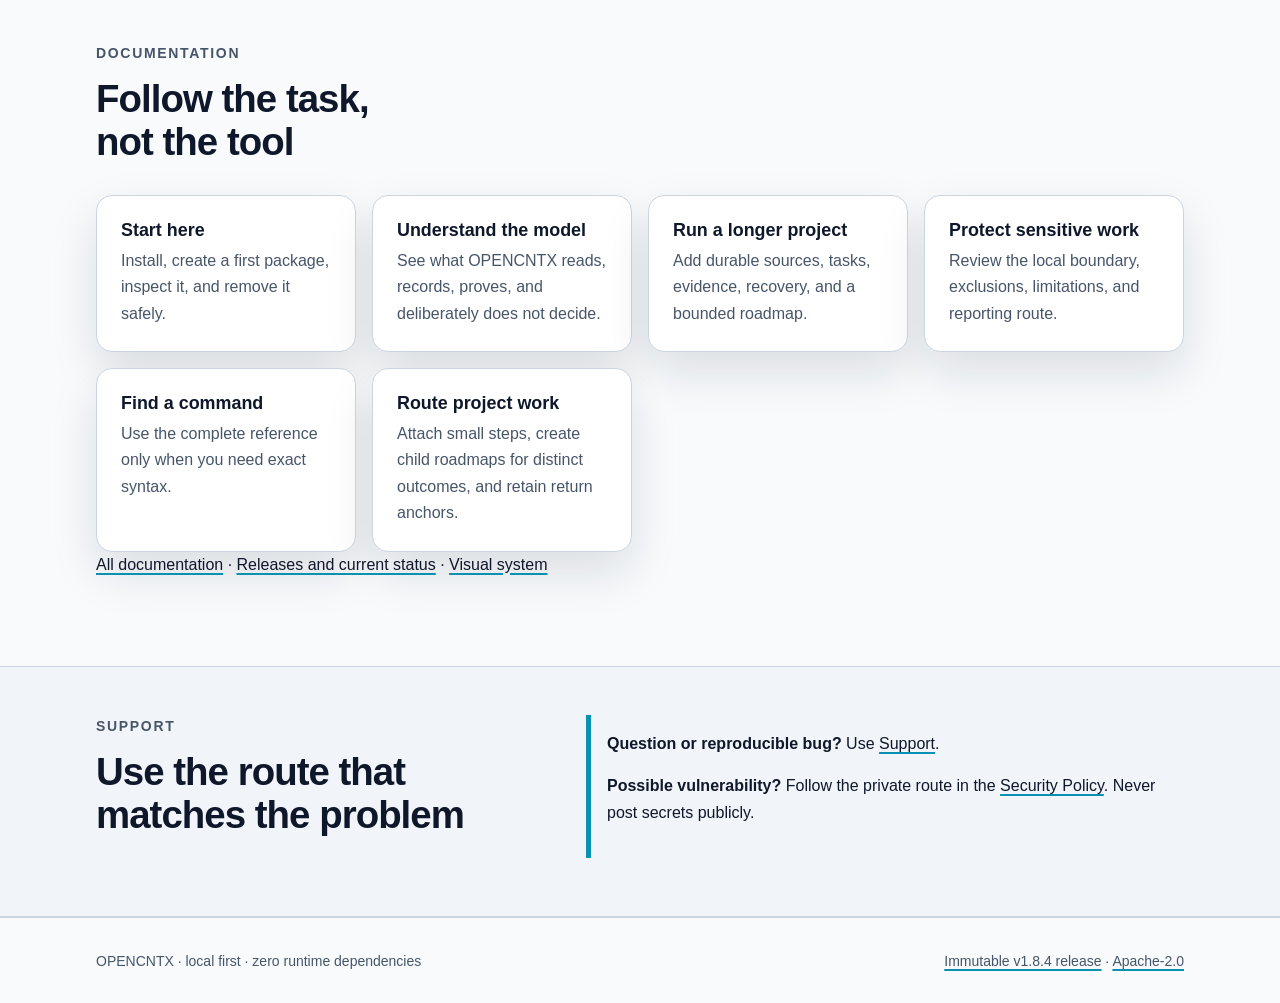
==== commit a6e58140: "Finalize 1.8.4 release scope and current version surfaces" ====
--- a/site/index.html
+++ b/site/index.html
@@ -38,7 +38,7 @@
           <div class="hero__layout">
             <div>
               <p class="eyebrow">Your knowledge. Your next step.</p>
-              <p><a href="../docs/releases.md">Available software: v1.8.3</a>
+              <p><a href="../docs/releases.md">Available software: v1.8.4</a>
                 · <a href="../docs/roadmap.md">Roadmap and next work</a>.
                 Project-aware roadmap routing is now available.</p>
               <h1>The right context. Nothing more.</h1>
@@ -74,7 +74,7 @@
             <article class="panel"><span class="panel__number" aria-hidden="true">2</span><h3>Your GitHub copy</h3><p>A recommended private repository for reviewed files and version history. Only committed and pushed files are copied. Configure sync and back up other data separately.</p></article>
             <article class="panel"><span class="panel__number" aria-hidden="true">3</span><h3>Your notes app</h3><p>A simple view of the knowledge and progress. Use Obsidian or another Markdown-friendly app. Link clear summaries to the original technical records.</p></article>
           </div>
-          <p class="section-note">The 1.8.3 indexes are local projections. GitHub synchronization and notes-app updates remain optional integrations; installing OPENCNTX does not activate them.</p>
+          <p class="section-note">The 1.8.4 indexes are local projections. GitHub synchronization and notes-app updates remain optional integrations; installing OPENCNTX does not activate them.</p>
         </div>
       </section>
 
@@ -104,7 +104,7 @@
 
       <section class="section section--soft" id="knowledge">
         <div class="shell">
-          <p class="eyebrow">OPENCNTX 1.8.3</p>
+          <p class="eyebrow">OPENCNTX 1.8.4</p>
           <h2>Turn a growing project into a map.</h2>
           <p class="lede">One main Markdown file can grow into children and sub-children without losing the trail. OPENCNTX records the structure, links, digests and next useful context locally.</p>
           <figure class="explainer">
@@ -116,7 +116,7 @@
             <article class="panel"><span class="panel__number" aria-hidden="true">2</span><h3>Search full text</h3><p>Local FTS5 searches Markdown and JSON bodies, identifiers and JSON paths. Results explain their score, freshness and bounded load state.</p></article>
             <article class="panel"><span class="panel__number" aria-hidden="true">3</span><h3>Remember proven work</h3><p>Technique cards preserve triggers, steps and evidence. Adoption manifests bind existing projects read-only before any migration.</p></article>
           </div>
-          <pre class="code-block" aria-label="OPENCNTX 1.8.3 knowledge commands"><code>opencntx knowledge index build --root .
+          <pre class="code-block" aria-label="OPENCNTX 1.8.4 knowledge commands"><code>opencntx knowledge index build --root .
 opencntx knowledge index search "current roadmap" --root .
 opencntx knowledge index status --root .
 opencntx knowledge adopt --root .
@@ -133,14 +133,14 @@
             <p>Install an immutable release, enter a small project, and keep the complete flow visible.</p>
             <p><a href="../docs/start-here.md">Read the complete installation and rollback guide</a></p>
           </div>
-          <pre class="code-block" aria-label="OPENCNTX first-run commands"><code>pipx install "https://github.com/CNTX-PROJECT/OPENCNTX/releases/download/v1.8.3/opencntx-1.8.3-py3-none-any.whl"
+          <pre class="code-block" aria-label="OPENCNTX first-run commands"><code>pipx install "https://github.com/CNTX-PROJECT/OPENCNTX/releases/download/v1.8.4/opencntx-1.8.4-py3-none-any.whl"
 opencntx --version
 opencntx init
 opencntx pack --preview
 opencntx pack
 opencntx verify
 opencntx knowledge index build --root .</code></pre>
-          <p class="section-note">Source reference for auditors: <code>git+https://github.com/CNTX-PROJECT/OPENCNTX.git@v1.8.3</code>.</p>
+          <p class="section-note">Source reference for auditors: <code>git+https://github.com/CNTX-PROJECT/OPENCNTX.git@v1.8.4</code>.</p>
         </div>
       </section>
 
@@ -193,7 +193,7 @@
     <footer class="footer">
       <div class="shell footer__inner">
         <span>OPENCNTX · local first · zero runtime dependencies</span>
-        <span><a href="https://github.com/CNTX-PROJECT/OPENCNTX/releases/tag/v1.8.3">Immutable v1.8.3 release</a> · <a href="../LICENSE">Apache-2.0</a></span>
+        <span><a href="https://github.com/CNTX-PROJECT/OPENCNTX/releases/tag/v1.8.4">Immutable v1.8.4 release</a> · <a href="../LICENSE">Apache-2.0</a></span>
       </div>
     </footer>
   </body>
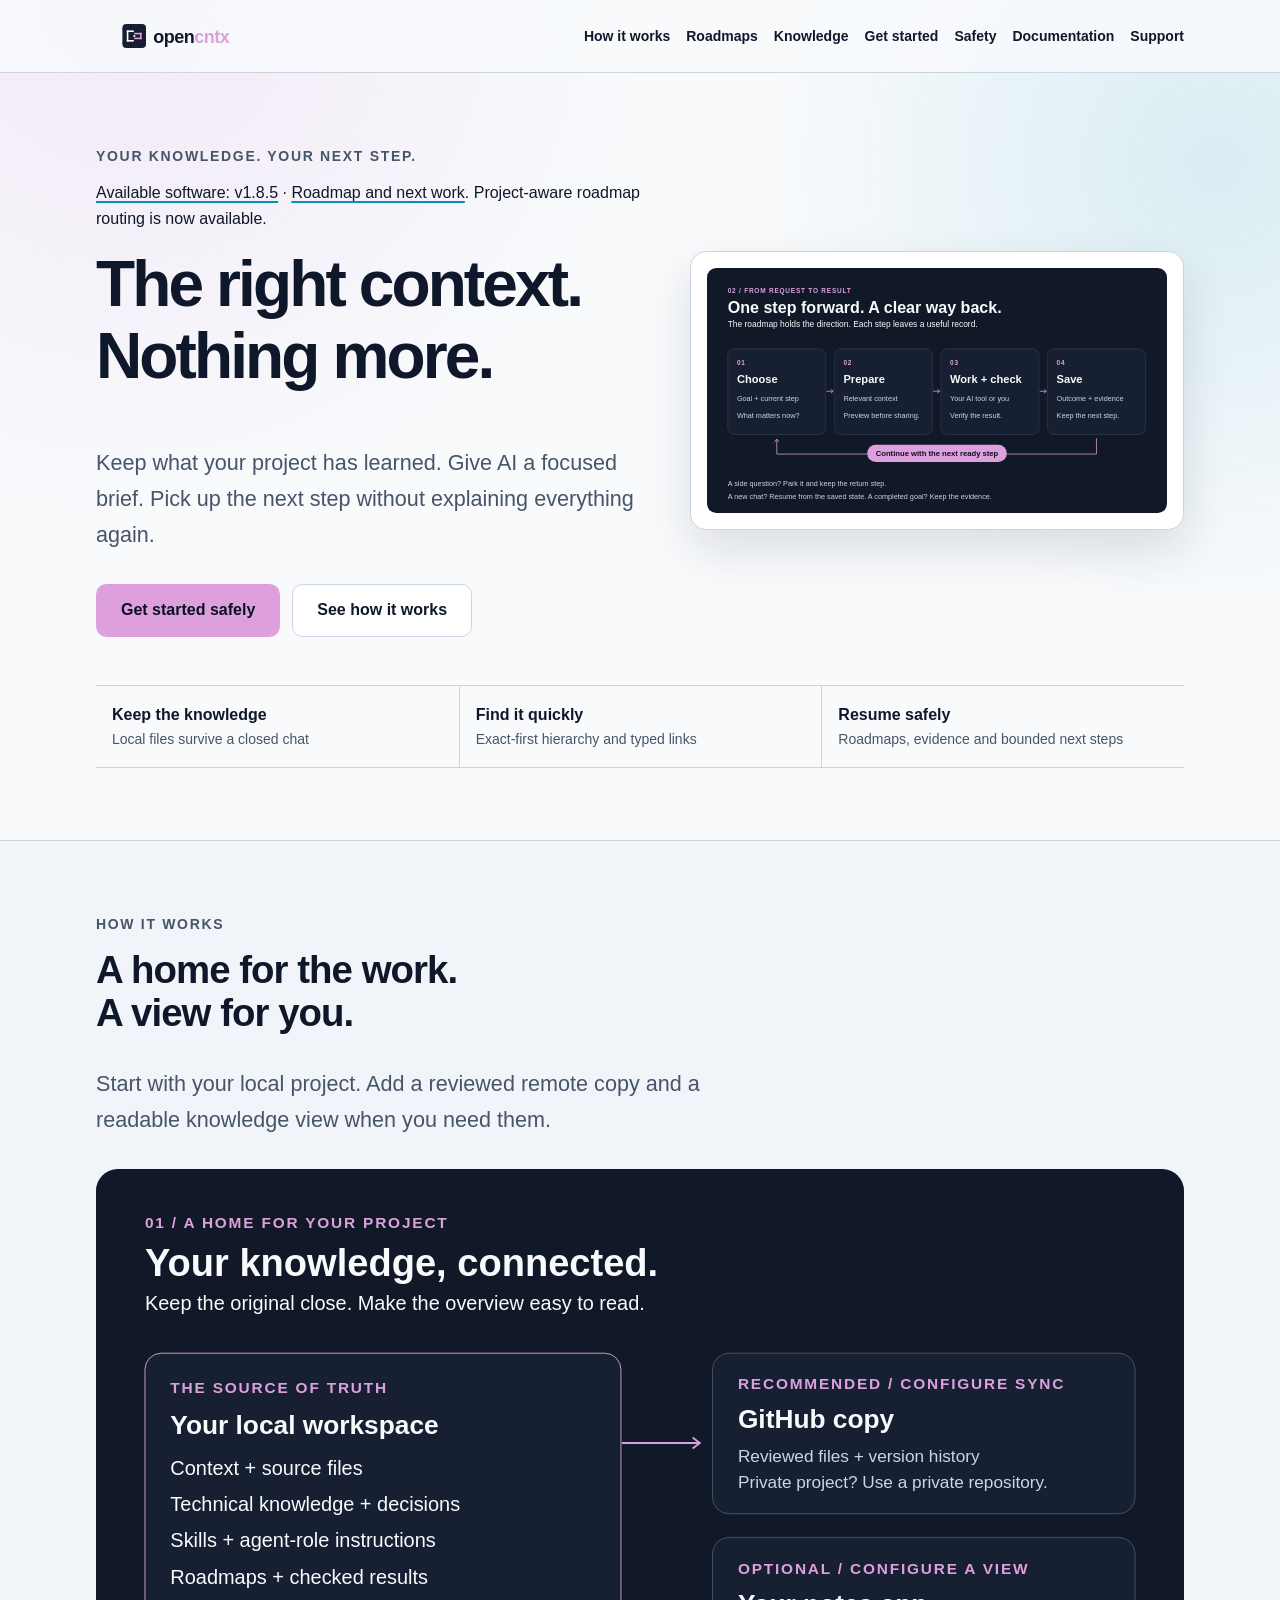
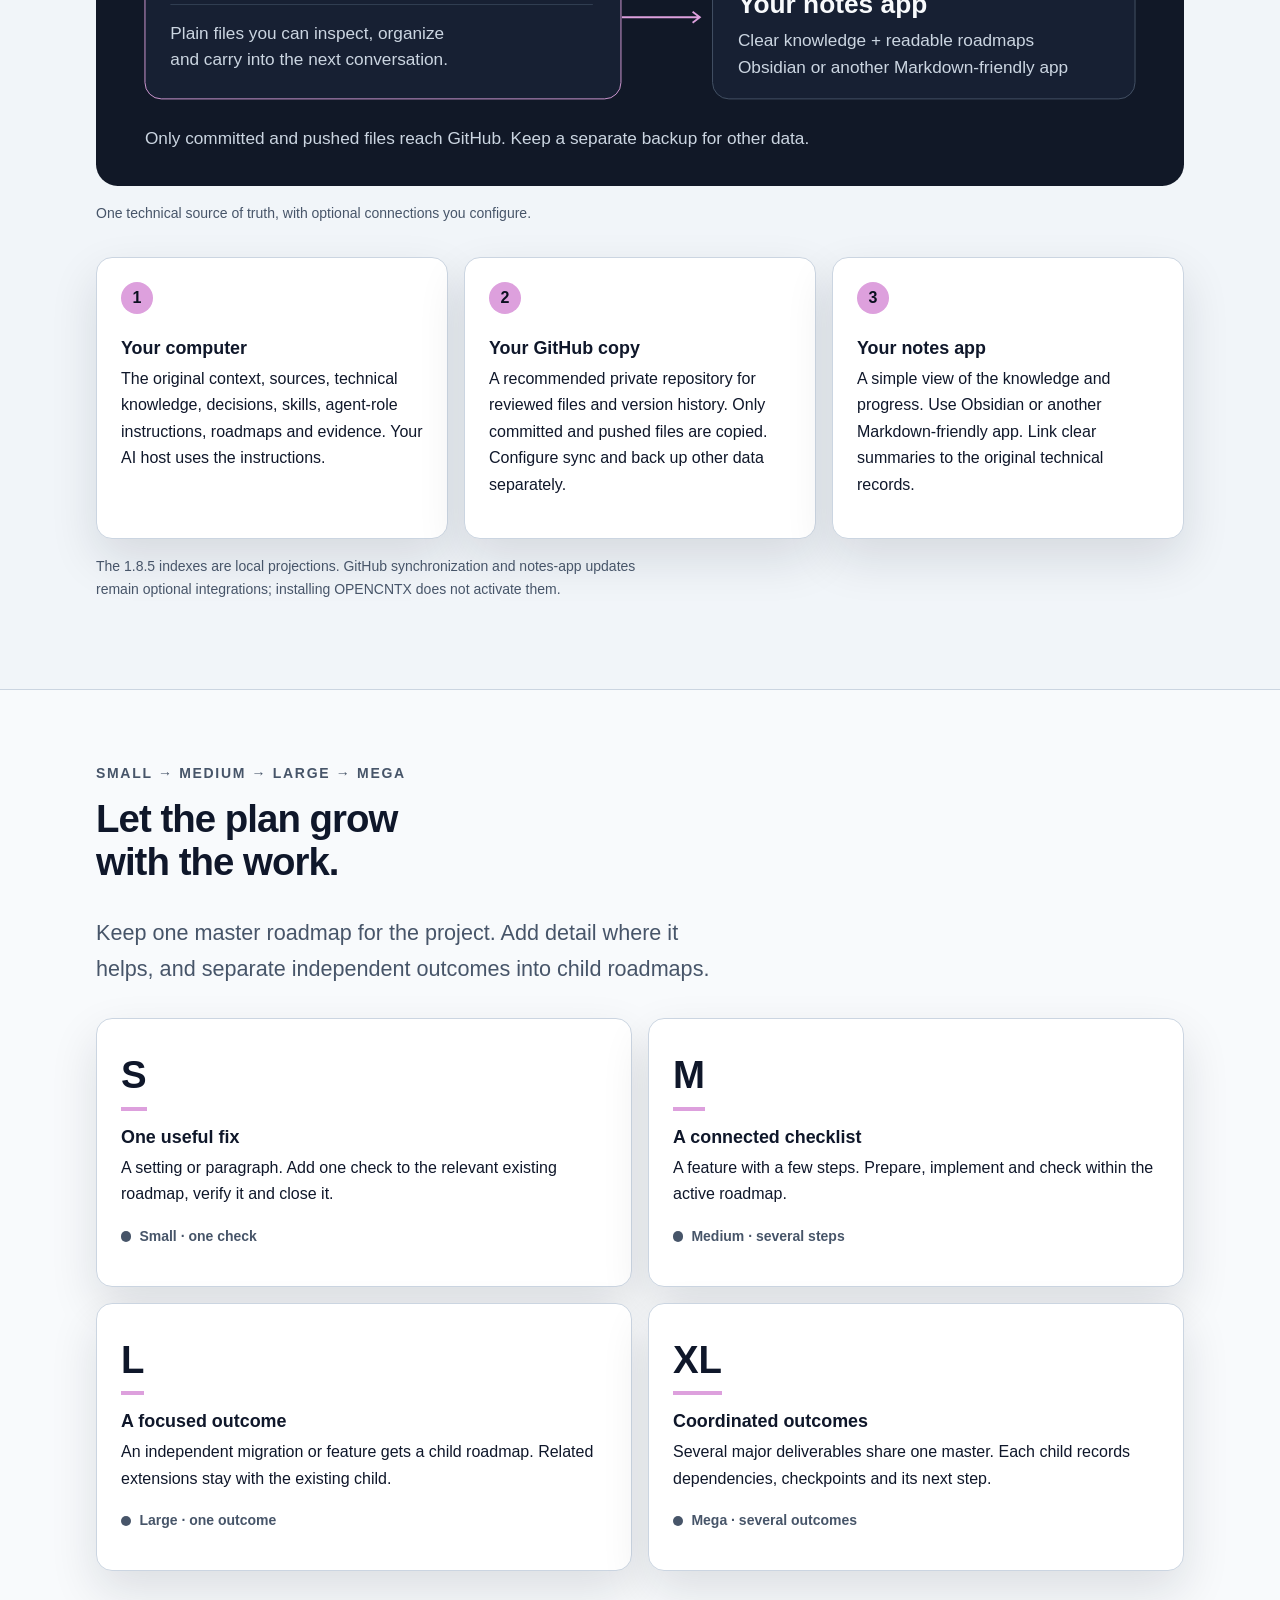
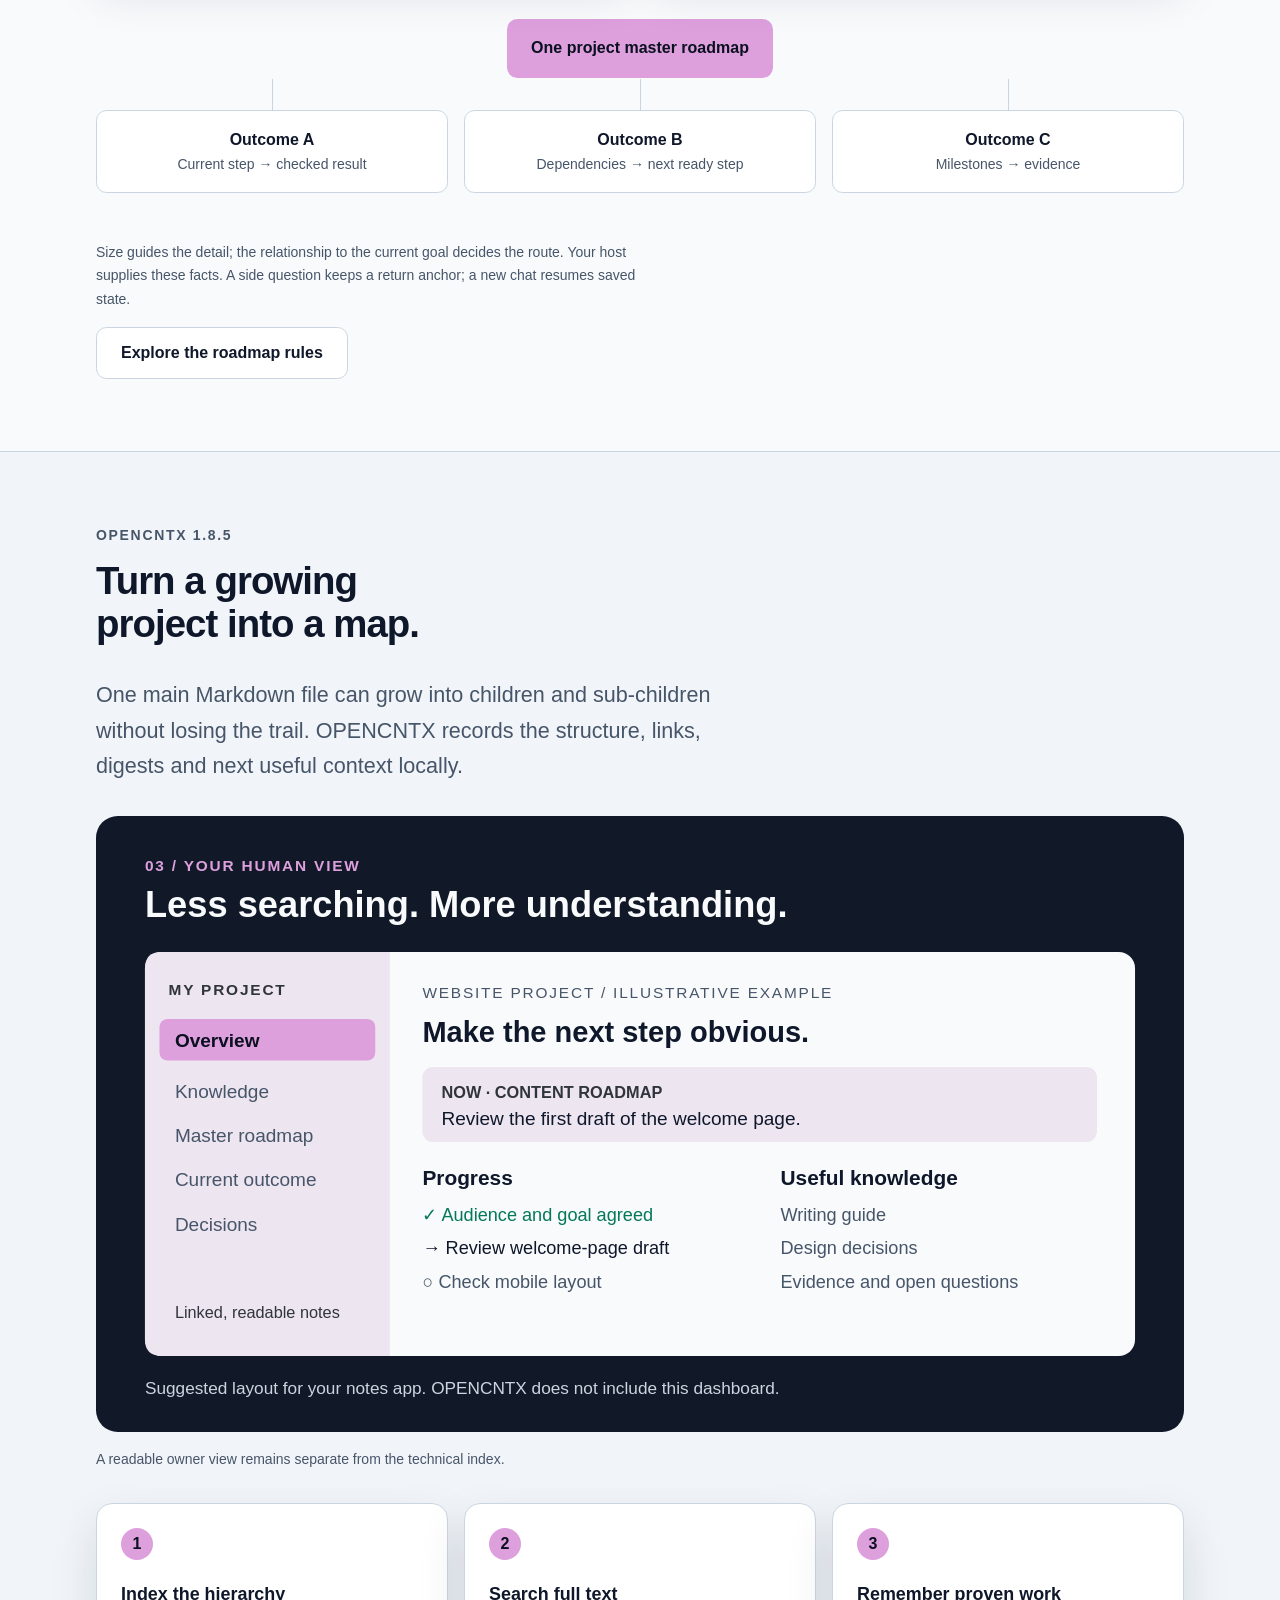
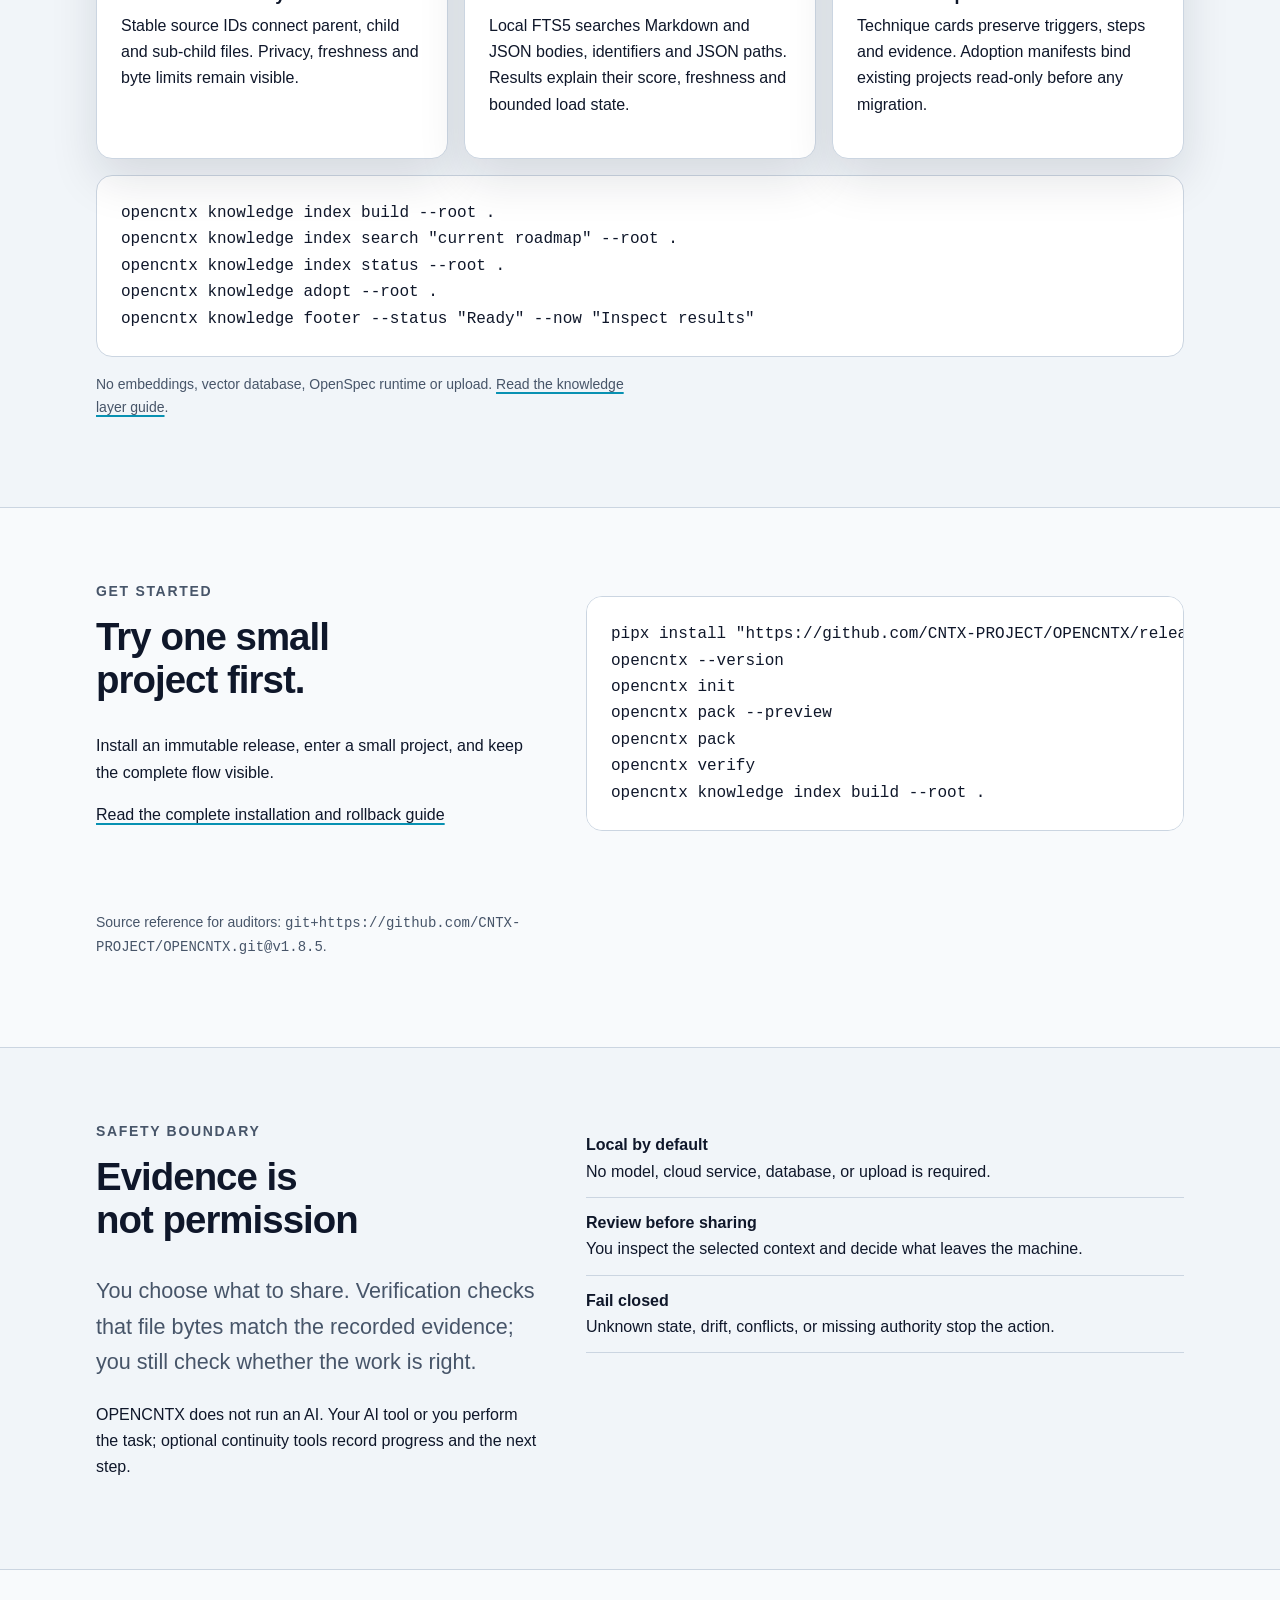
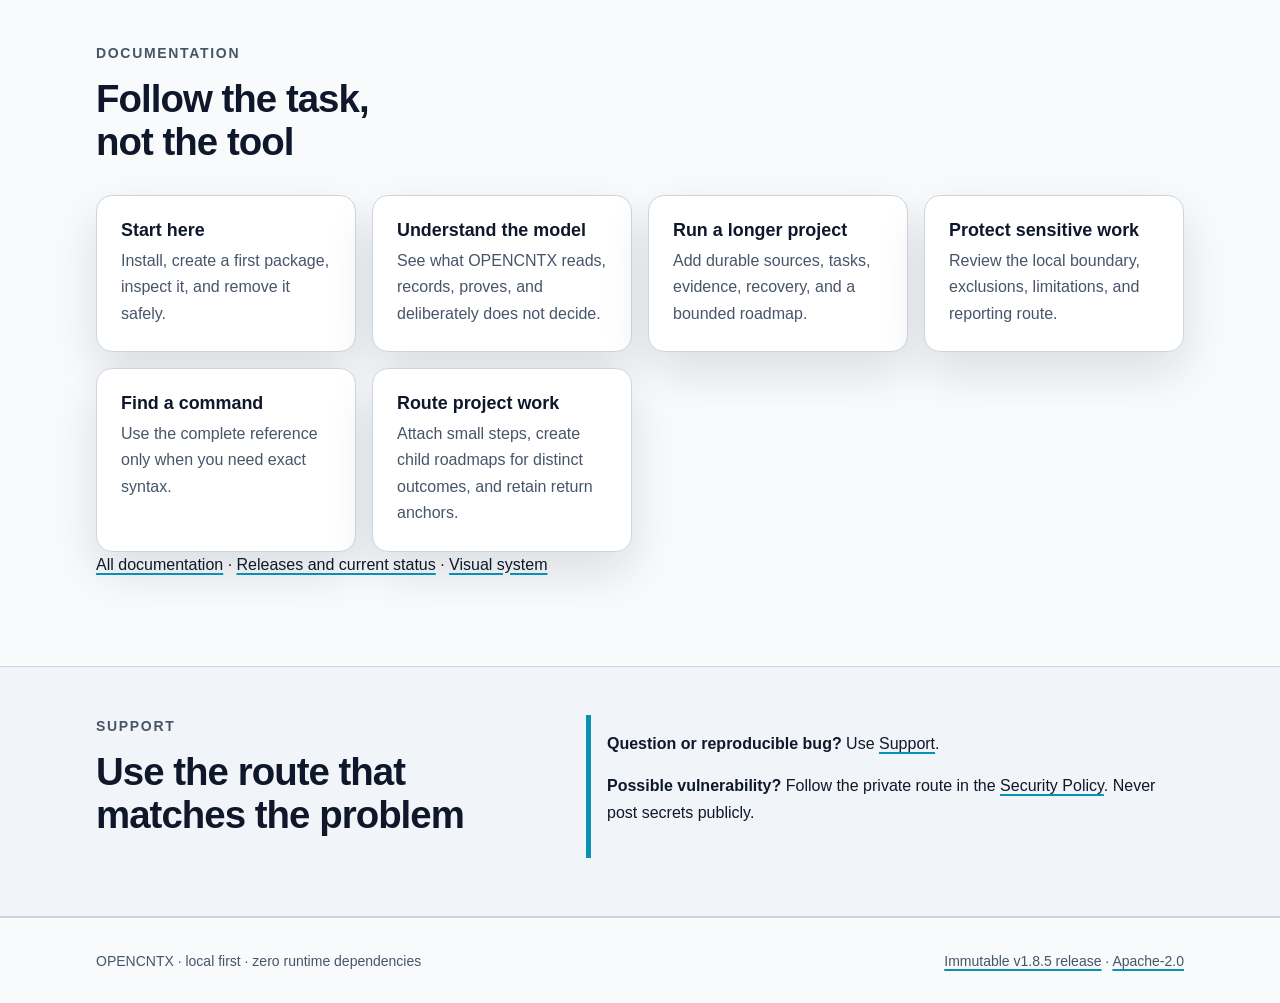
==== commit aa9d37f8: "maintenance: reconcile 1.8.5 publication, simplify navigation and preserve test baselines" ====
--- a/site/index.html
+++ b/site/index.html
@@ -38,7 +38,7 @@
           <div class="hero__layout">
             <div>
               <p class="eyebrow">Your knowledge. Your next step.</p>
-              <p><a href="../docs/releases.md">Available software: v1.8.4</a>
+              <p><a href="../docs/releases.md">Available software: v1.8.5</a>
                 · <a href="../docs/roadmap.md">Roadmap and next work</a>.
                 Project-aware roadmap routing is now available.</p>
               <h1>The right context. Nothing more.</h1>
@@ -74,7 +74,7 @@
             <article class="panel"><span class="panel__number" aria-hidden="true">2</span><h3>Your GitHub copy</h3><p>A recommended private repository for reviewed files and version history. Only committed and pushed files are copied. Configure sync and back up other data separately.</p></article>
             <article class="panel"><span class="panel__number" aria-hidden="true">3</span><h3>Your notes app</h3><p>A simple view of the knowledge and progress. Use Obsidian or another Markdown-friendly app. Link clear summaries to the original technical records.</p></article>
           </div>
-          <p class="section-note">The 1.8.4 indexes are local projections. GitHub synchronization and notes-app updates remain optional integrations; installing OPENCNTX does not activate them.</p>
+          <p class="section-note">The 1.8.5 indexes are local projections. GitHub synchronization and notes-app updates remain optional integrations; installing OPENCNTX does not activate them.</p>
         </div>
       </section>
 
@@ -104,7 +104,7 @@
 
       <section class="section section--soft" id="knowledge">
         <div class="shell">
-          <p class="eyebrow">OPENCNTX 1.8.4</p>
+          <p class="eyebrow">OPENCNTX 1.8.5</p>
           <h2>Turn a growing project into a map.</h2>
           <p class="lede">One main Markdown file can grow into children and sub-children without losing the trail. OPENCNTX records the structure, links, digests and next useful context locally.</p>
           <figure class="explainer">
@@ -116,7 +116,7 @@
             <article class="panel"><span class="panel__number" aria-hidden="true">2</span><h3>Search full text</h3><p>Local FTS5 searches Markdown and JSON bodies, identifiers and JSON paths. Results explain their score, freshness and bounded load state.</p></article>
             <article class="panel"><span class="panel__number" aria-hidden="true">3</span><h3>Remember proven work</h3><p>Technique cards preserve triggers, steps and evidence. Adoption manifests bind existing projects read-only before any migration.</p></article>
           </div>
-          <pre class="code-block" aria-label="OPENCNTX 1.8.4 knowledge commands"><code>opencntx knowledge index build --root .
+          <pre class="code-block" aria-label="OPENCNTX 1.8.5 knowledge commands"><code>opencntx knowledge index build --root .
 opencntx knowledge index search "current roadmap" --root .
 opencntx knowledge index status --root .
 opencntx knowledge adopt --root .
@@ -133,14 +133,14 @@
             <p>Install an immutable release, enter a small project, and keep the complete flow visible.</p>
             <p><a href="../docs/start-here.md">Read the complete installation and rollback guide</a></p>
           </div>
-          <pre class="code-block" aria-label="OPENCNTX first-run commands"><code>pipx install "https://github.com/CNTX-PROJECT/OPENCNTX/releases/download/v1.8.4/opencntx-1.8.4-py3-none-any.whl"
+          <pre class="code-block" aria-label="OPENCNTX first-run commands"><code>pipx install "https://github.com/CNTX-PROJECT/OPENCNTX/releases/download/v1.8.5/opencntx-1.8.5-py3-none-any.whl"
 opencntx --version
 opencntx init
 opencntx pack --preview
 opencntx pack
 opencntx verify
 opencntx knowledge index build --root .</code></pre>
-          <p class="section-note">Source reference for auditors: <code>git+https://github.com/CNTX-PROJECT/OPENCNTX.git@v1.8.4</code>.</p>
+          <p class="section-note">Source reference for auditors: <code>git+https://github.com/CNTX-PROJECT/OPENCNTX.git@v1.8.5</code>.</p>
         </div>
       </section>
 
@@ -193,7 +193,7 @@
     <footer class="footer">
       <div class="shell footer__inner">
         <span>OPENCNTX · local first · zero runtime dependencies</span>
-        <span><a href="https://github.com/CNTX-PROJECT/OPENCNTX/releases/tag/v1.8.4">Immutable v1.8.4 release</a> · <a href="../LICENSE">Apache-2.0</a></span>
+        <span><a href="https://github.com/CNTX-PROJECT/OPENCNTX/releases/tag/v1.8.5">Immutable v1.8.5 release</a> · <a href="../LICENSE">Apache-2.0</a></span>
       </div>
     </footer>
   </body>
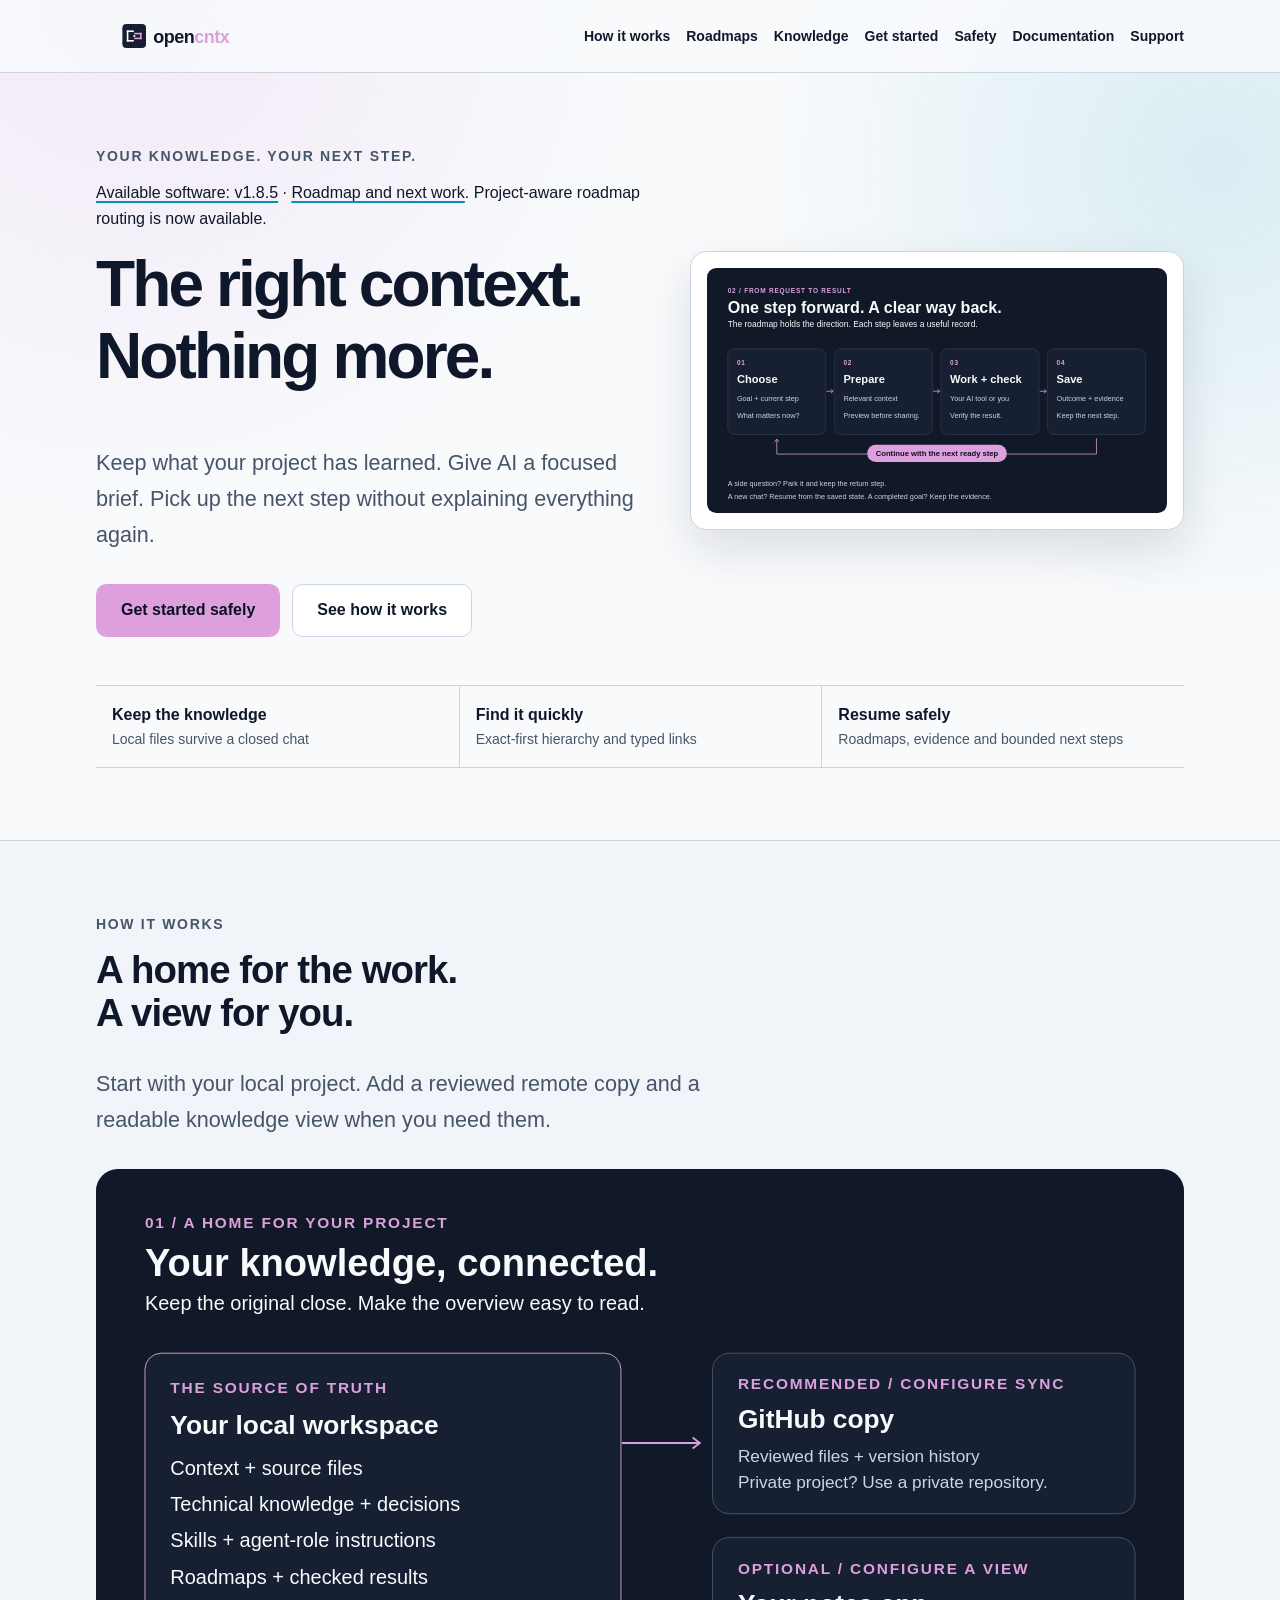
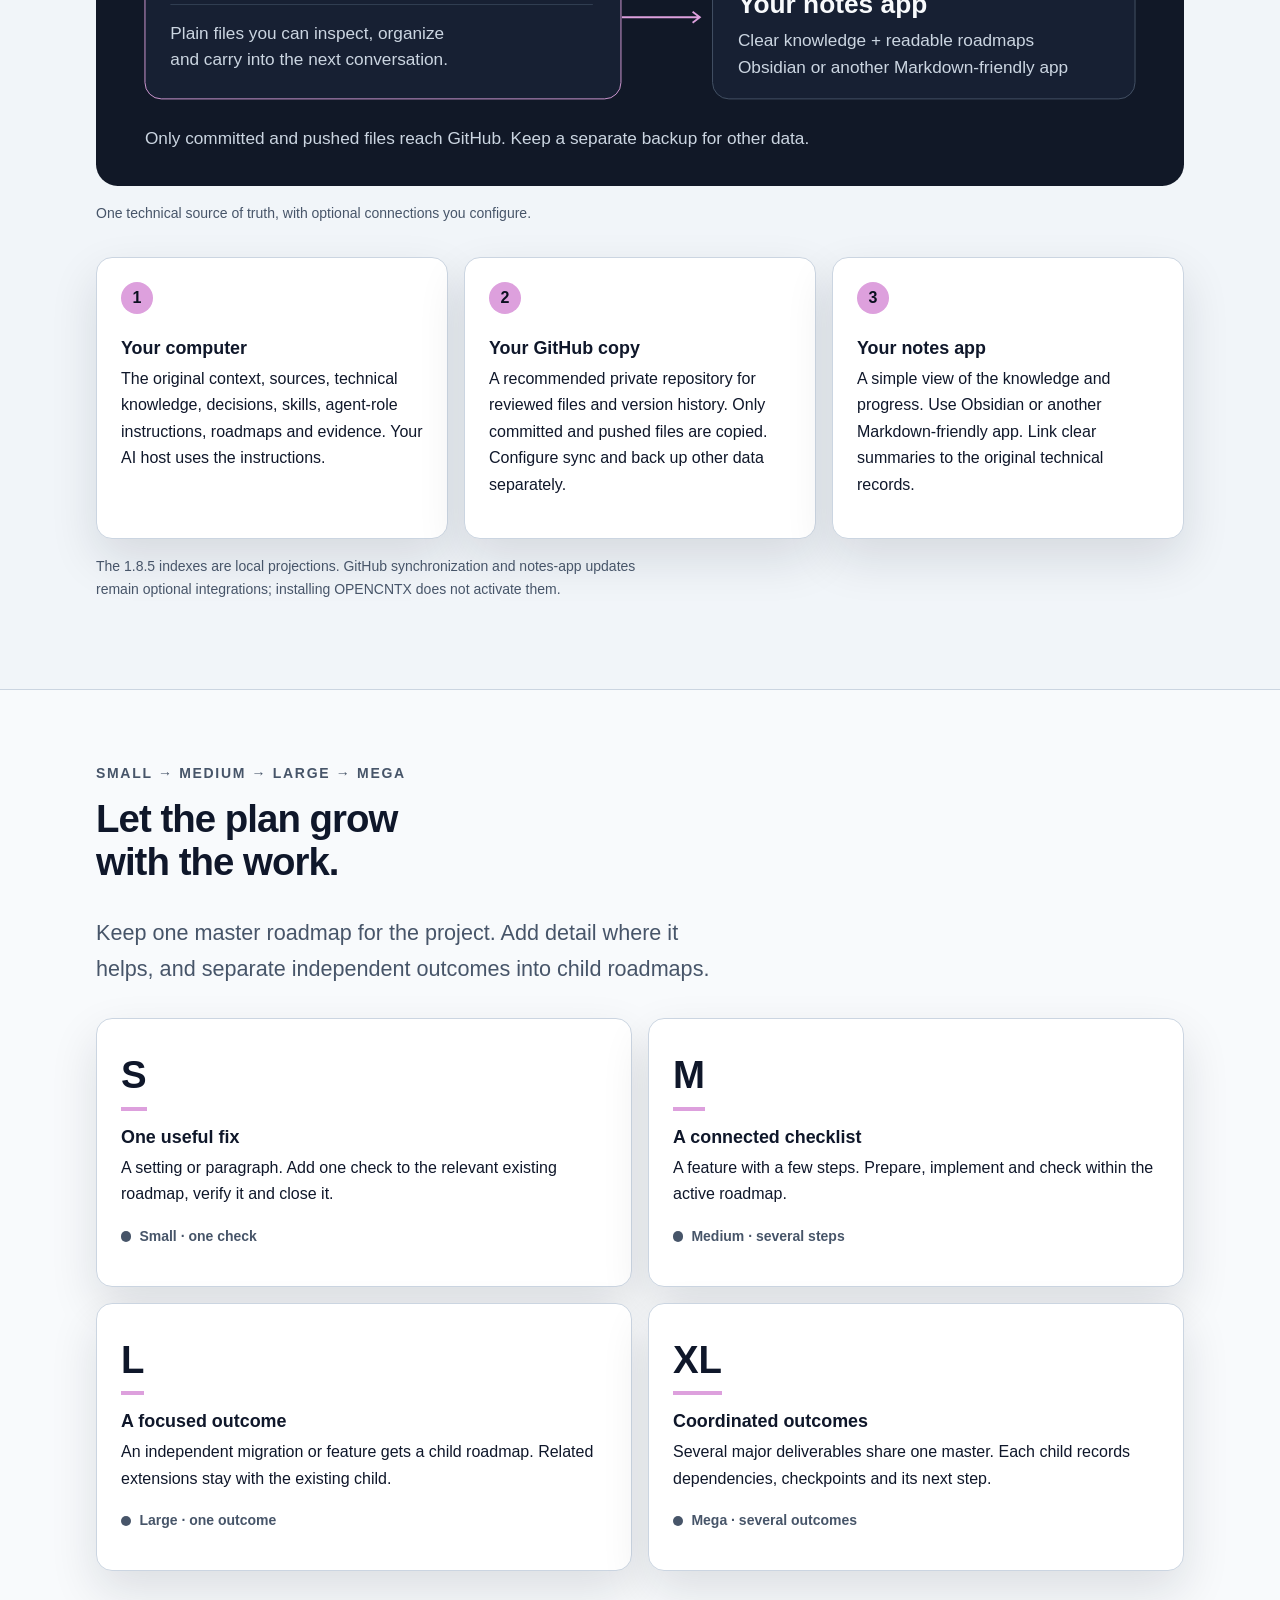
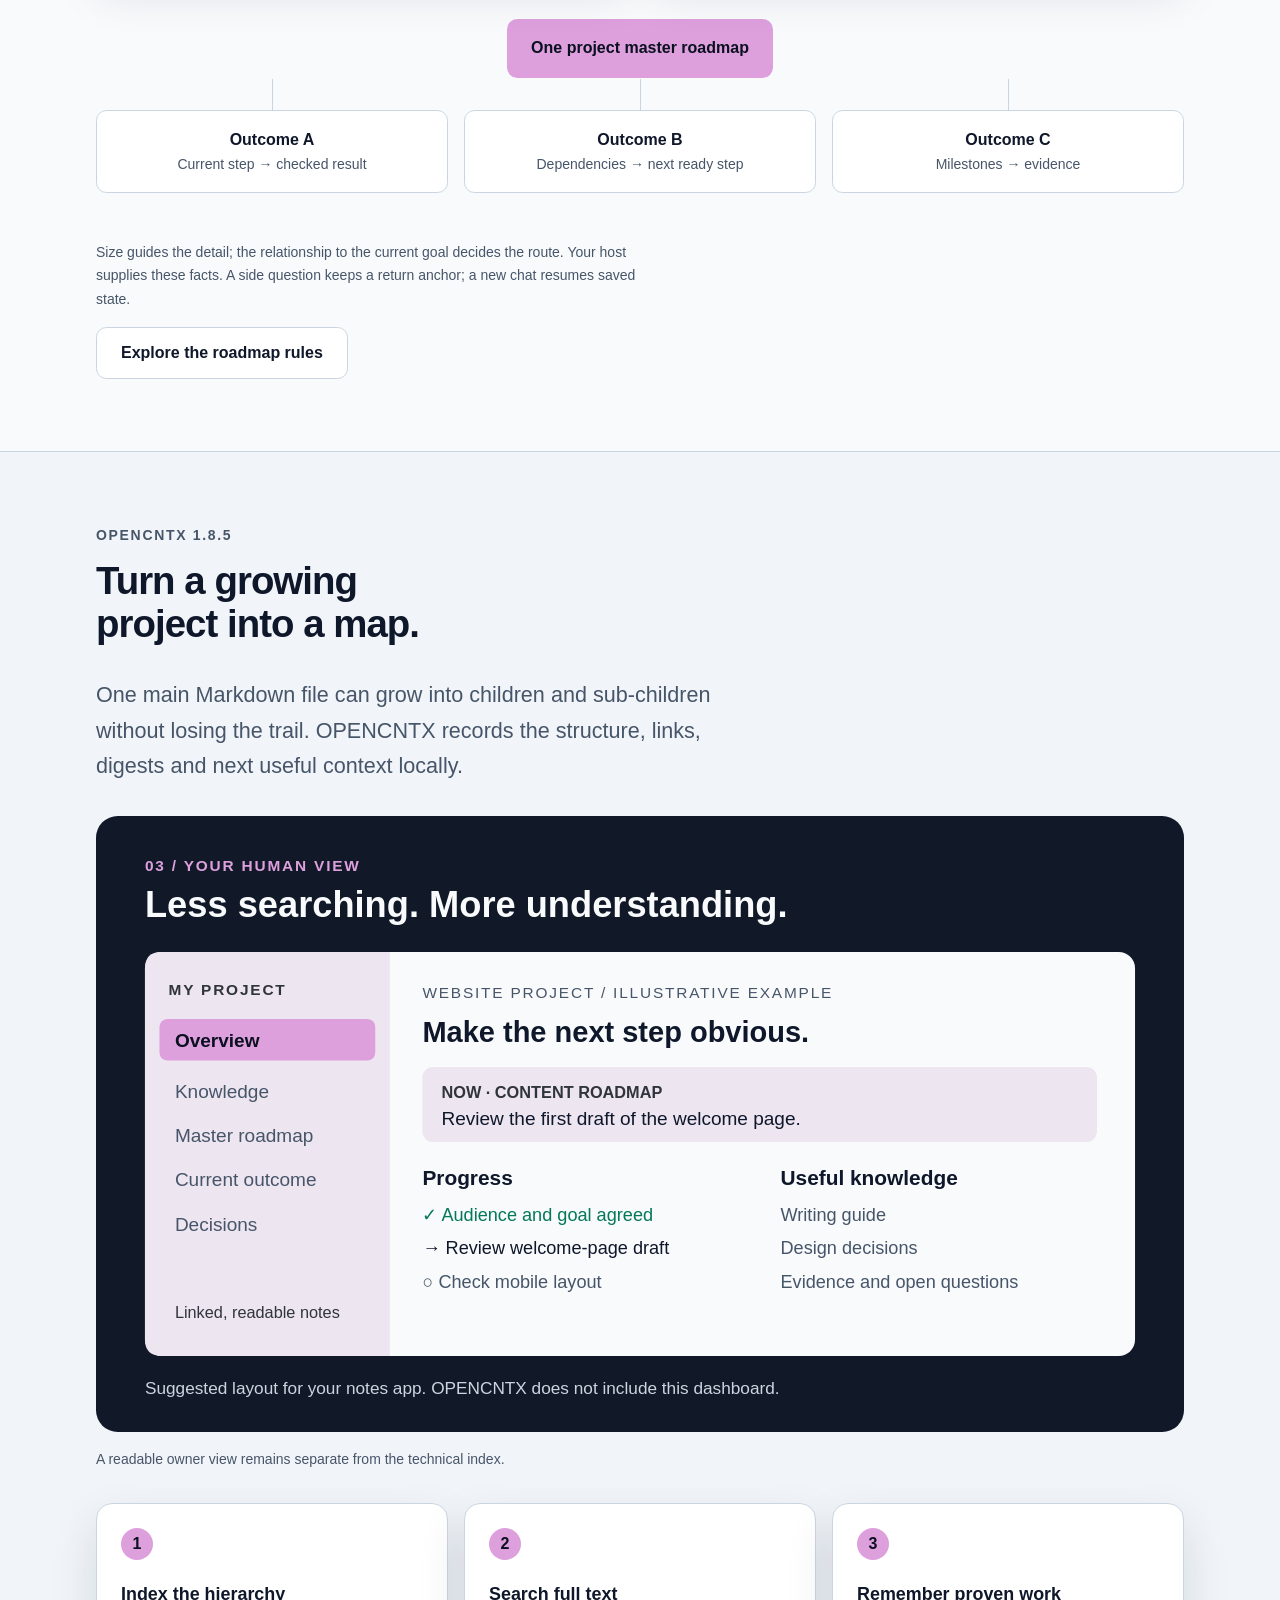
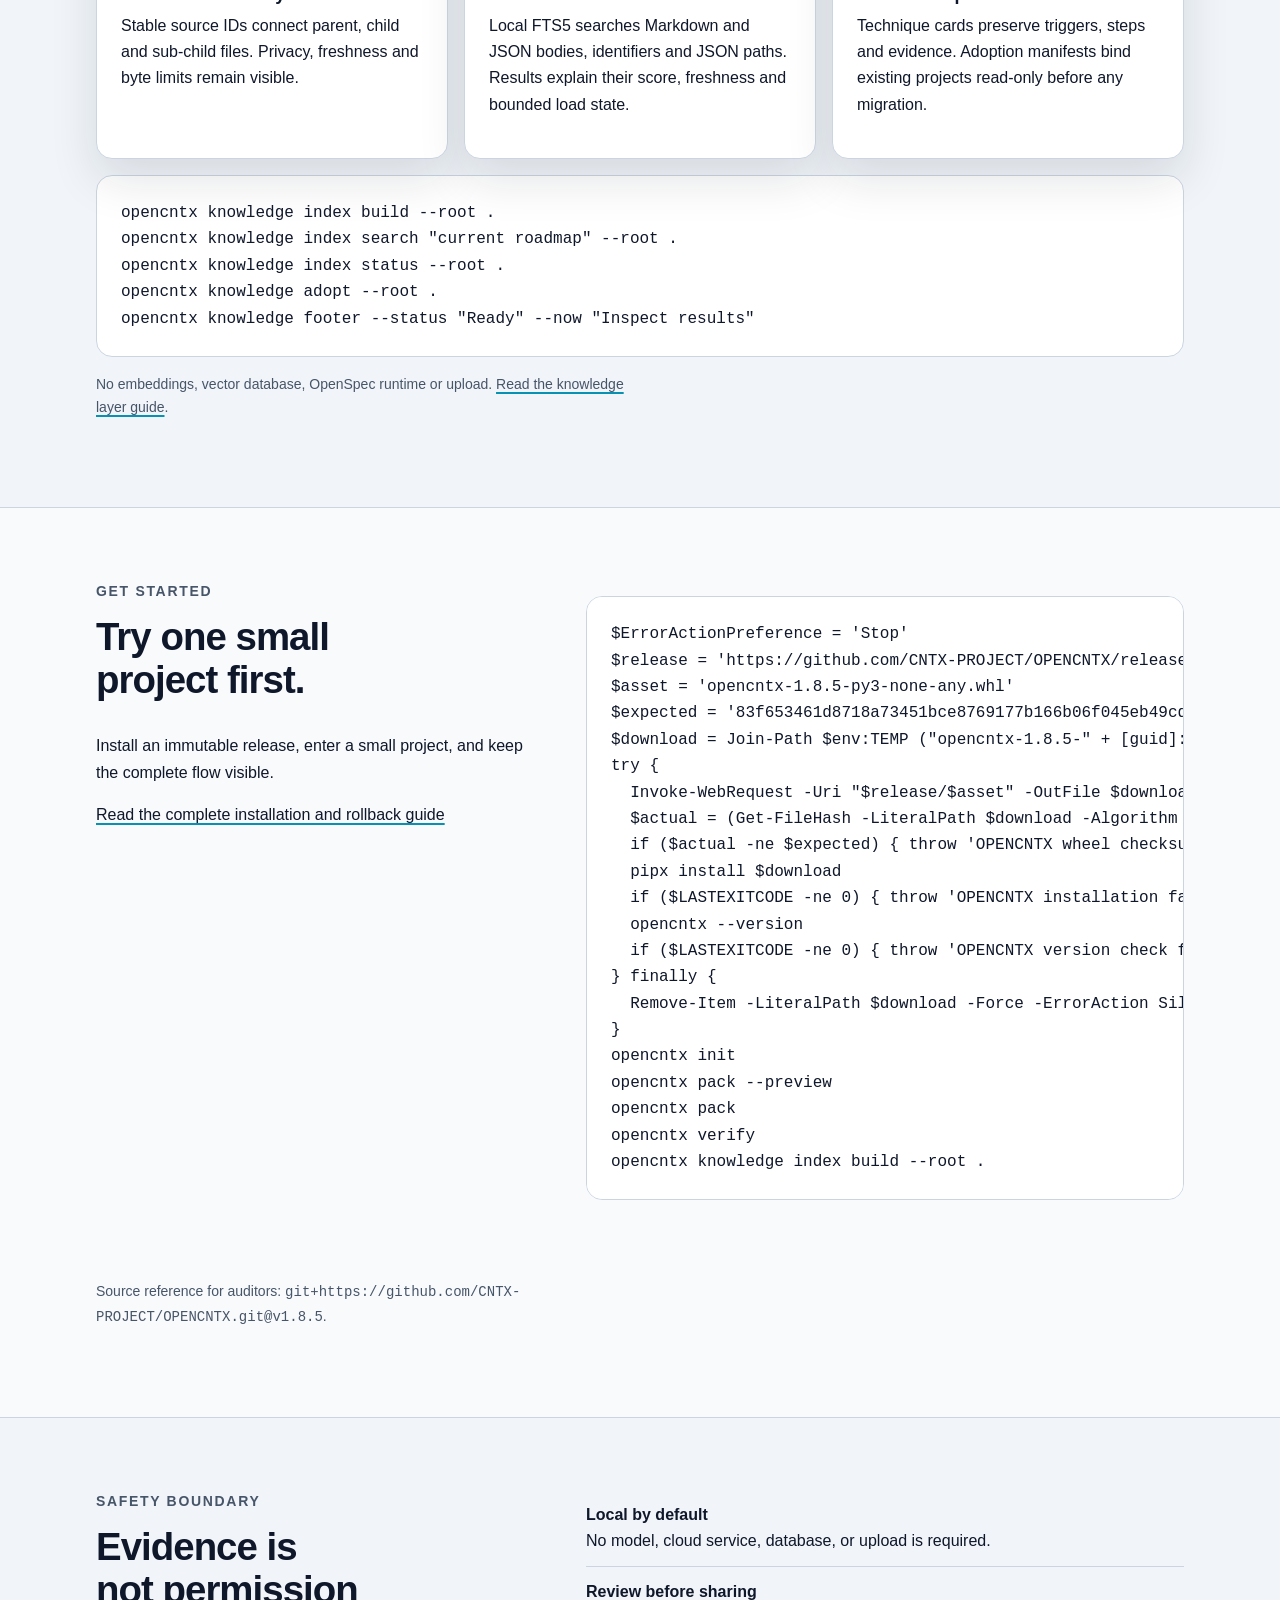
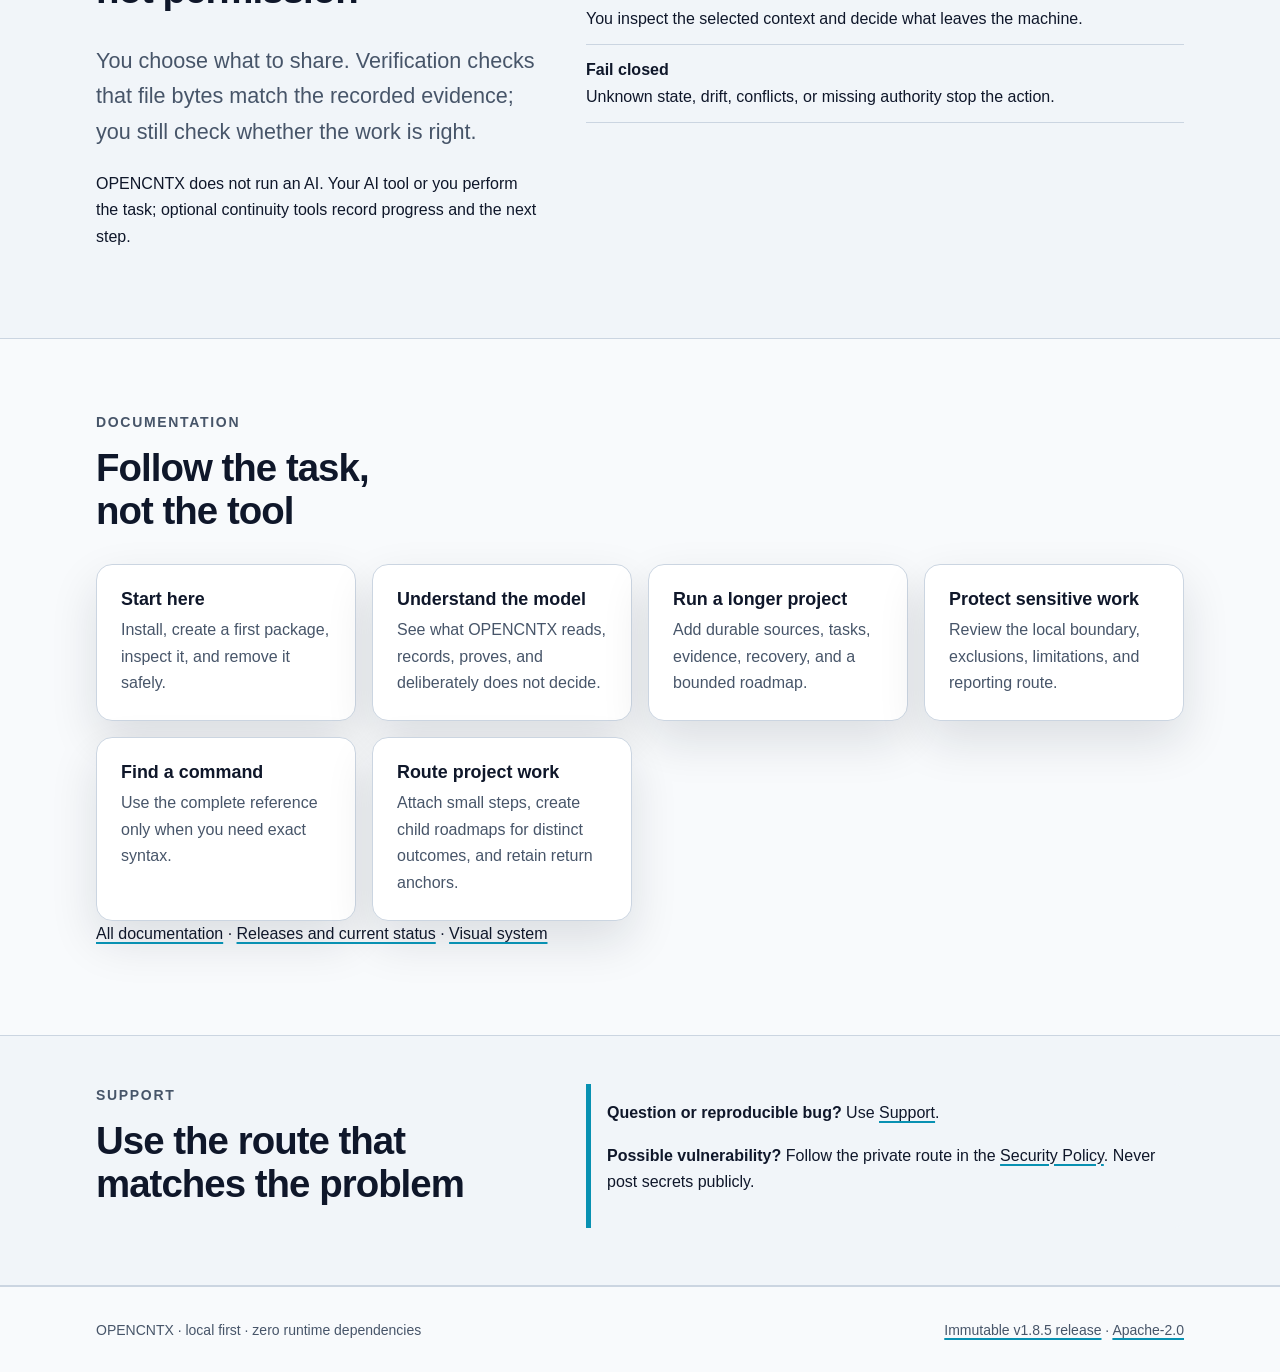
==== commit 72cc52cb: "docs: verify v1.8.5 quickstart and release status" ====
--- a/site/index.html
+++ b/site/index.html
@@ -133,8 +133,22 @@
             <p>Install an immutable release, enter a small project, and keep the complete flow visible.</p>
             <p><a href="../docs/start-here.md">Read the complete installation and rollback guide</a></p>
           </div>
-          <pre class="code-block" aria-label="OPENCNTX first-run commands"><code>pipx install "https://github.com/CNTX-PROJECT/OPENCNTX/releases/download/v1.8.5/opencntx-1.8.5-py3-none-any.whl"
-opencntx --version
+          <pre class="code-block" aria-label="OPENCNTX first-run commands"><code>$ErrorActionPreference = 'Stop'
+$release = 'https://github.com/CNTX-PROJECT/OPENCNTX/releases/download/v1.8.5'
+$asset = 'opencntx-1.8.5-py3-none-any.whl'
+$expected = '83f653461d8718a73451bce8769177b166b06f045eb49cd59fc9edebb16cb5ce'
+$download = Join-Path $env:TEMP ("opencntx-1.8.5-" + [guid]::NewGuid().ToString('N') + '.whl')
+try {
+  Invoke-WebRequest -Uri "$release/$asset" -OutFile $download
+  $actual = (Get-FileHash -LiteralPath $download -Algorithm SHA256).Hash.ToLowerInvariant()
+  if ($actual -ne $expected) { throw 'OPENCNTX wheel checksum mismatch' }
+  pipx install $download
+  if ($LASTEXITCODE -ne 0) { throw 'OPENCNTX installation failed' }
+  opencntx --version
+  if ($LASTEXITCODE -ne 0) { throw 'OPENCNTX version check failed' }
+} finally {
+  Remove-Item -LiteralPath $download -Force -ErrorAction SilentlyContinue
+}
 opencntx init
 opencntx pack --preview
 opencntx pack
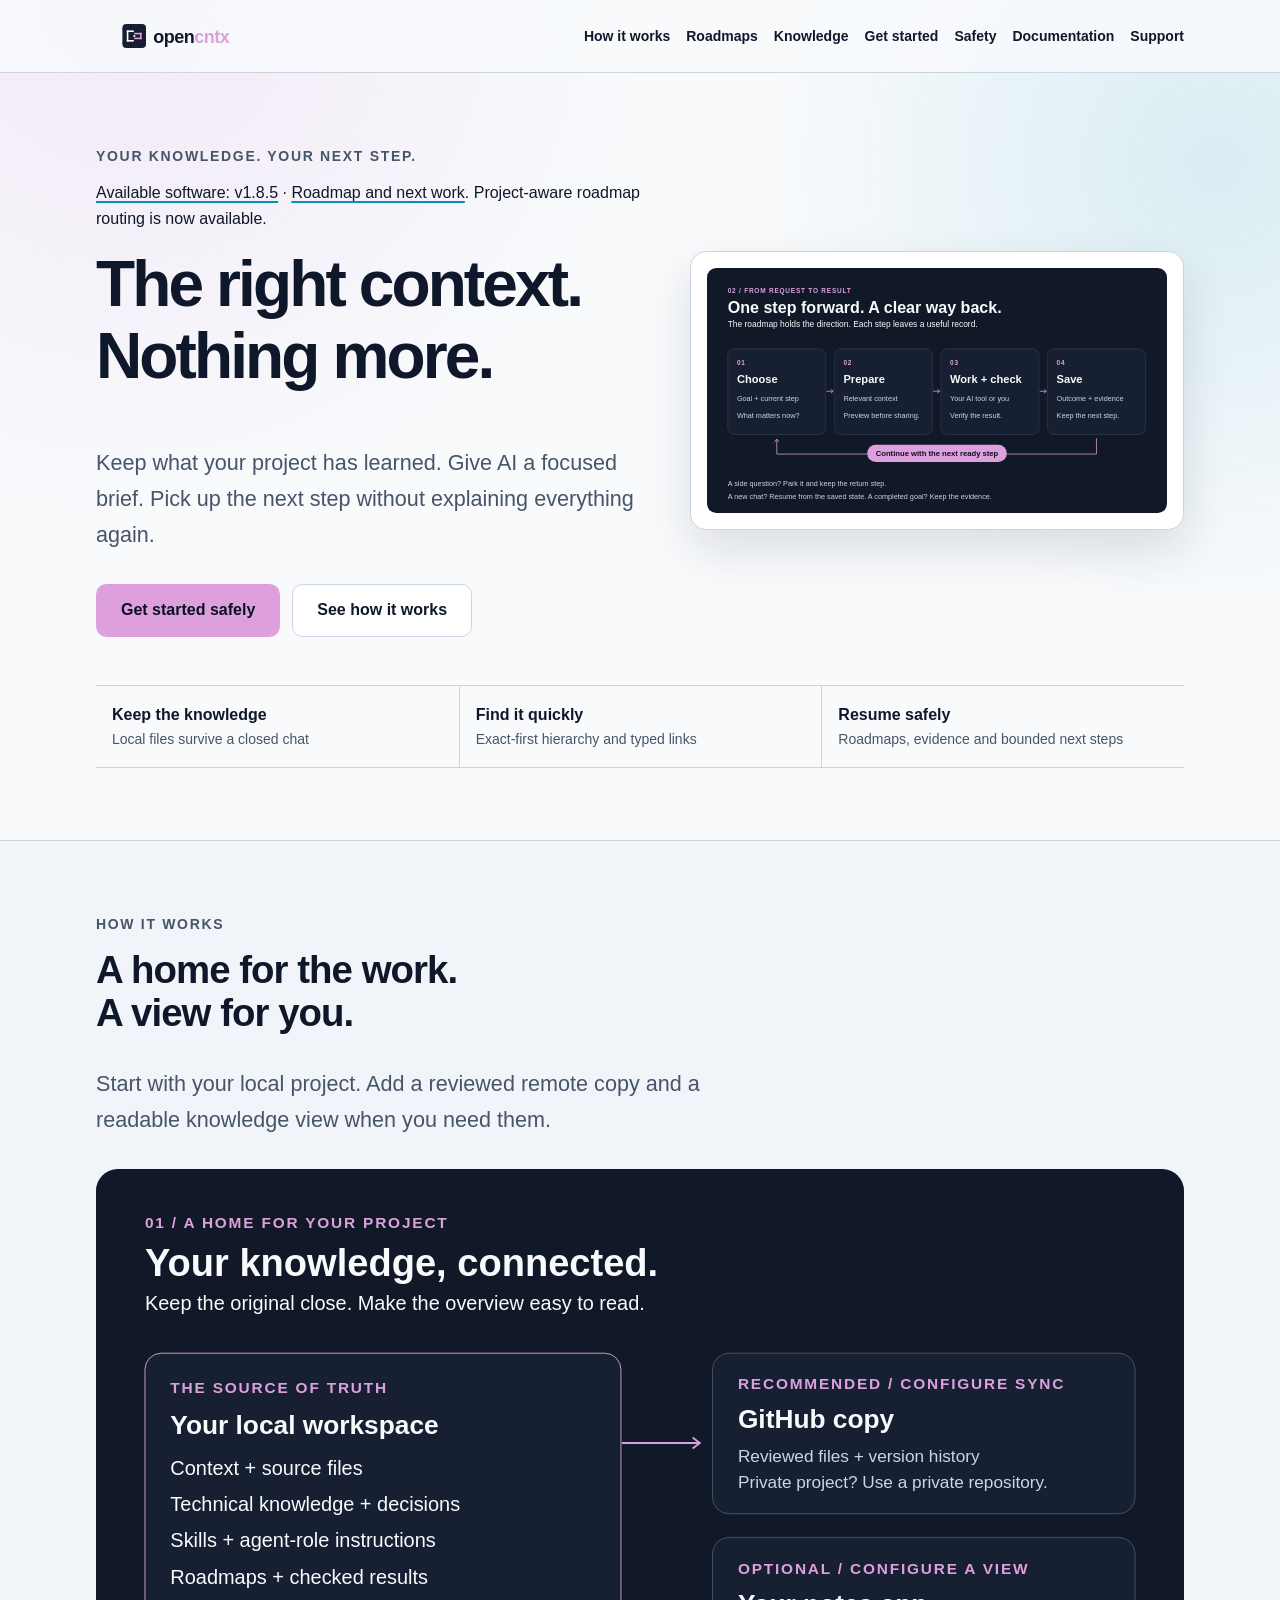
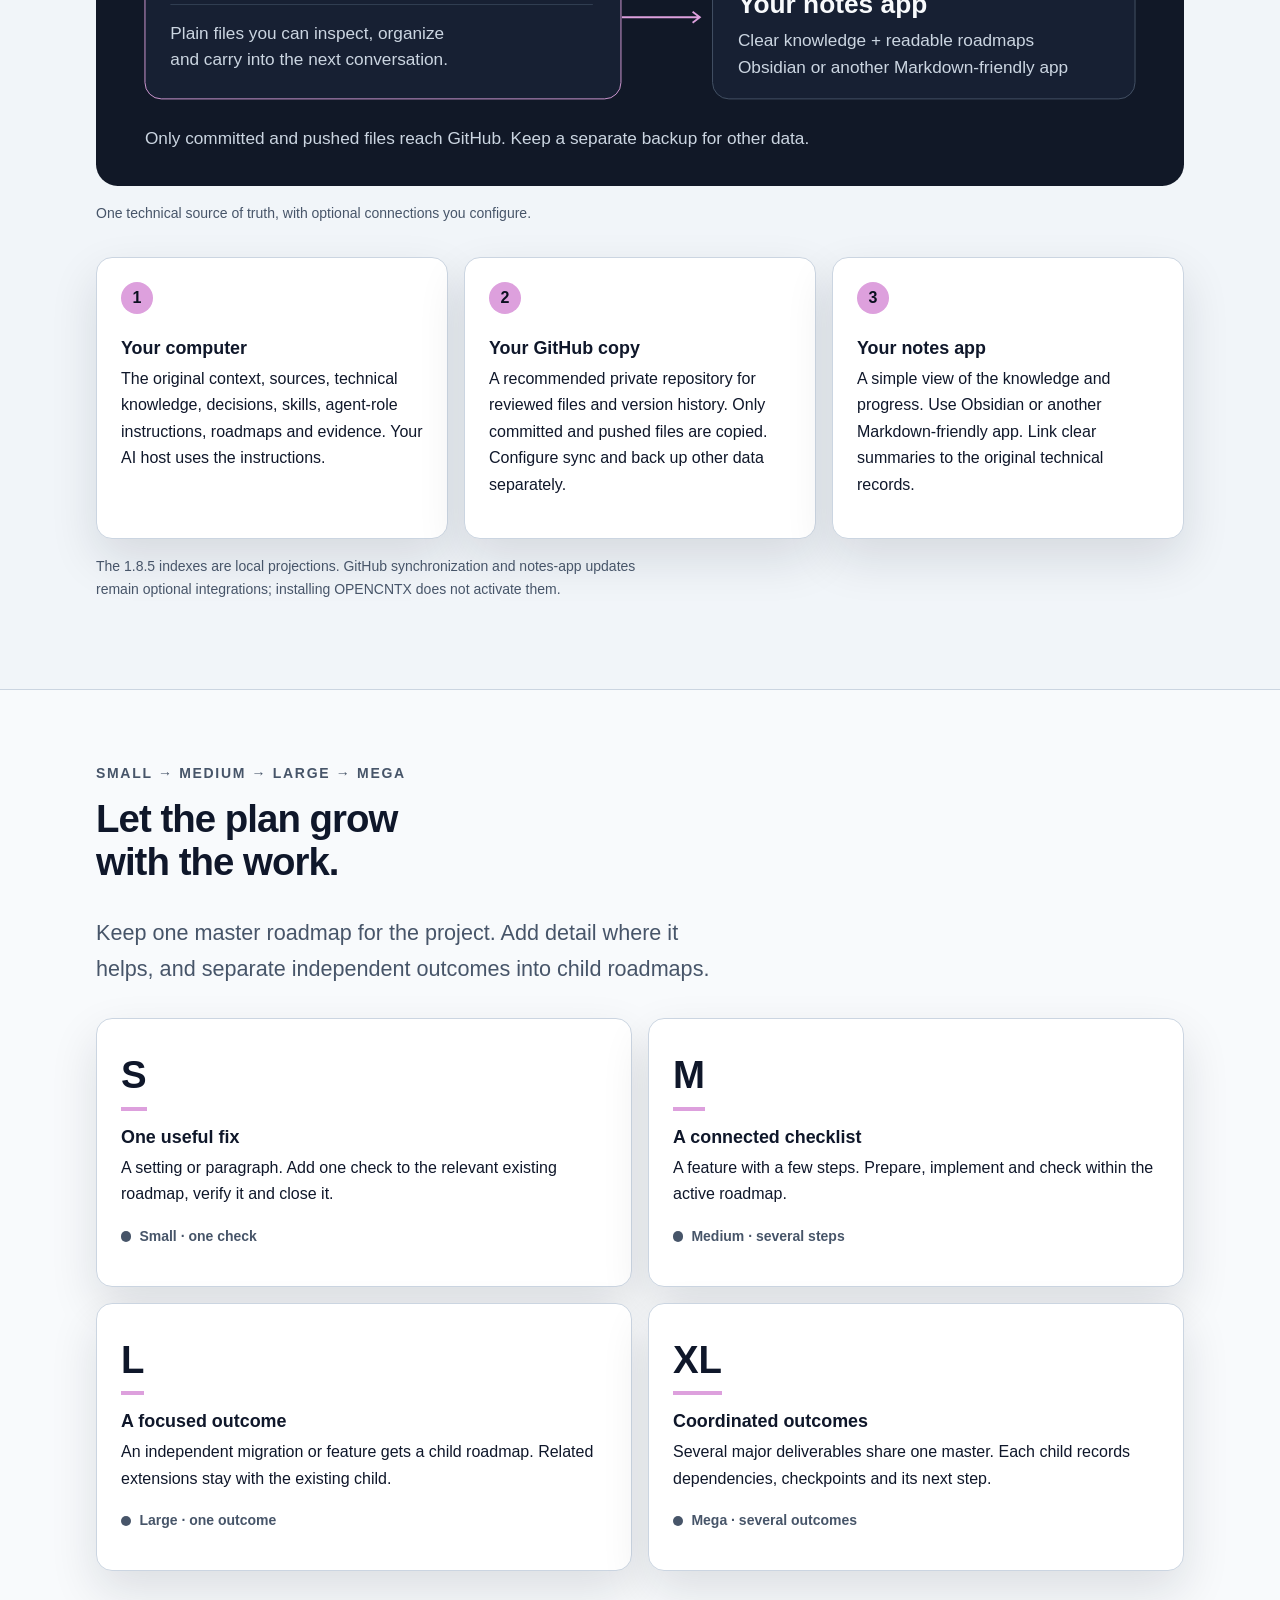
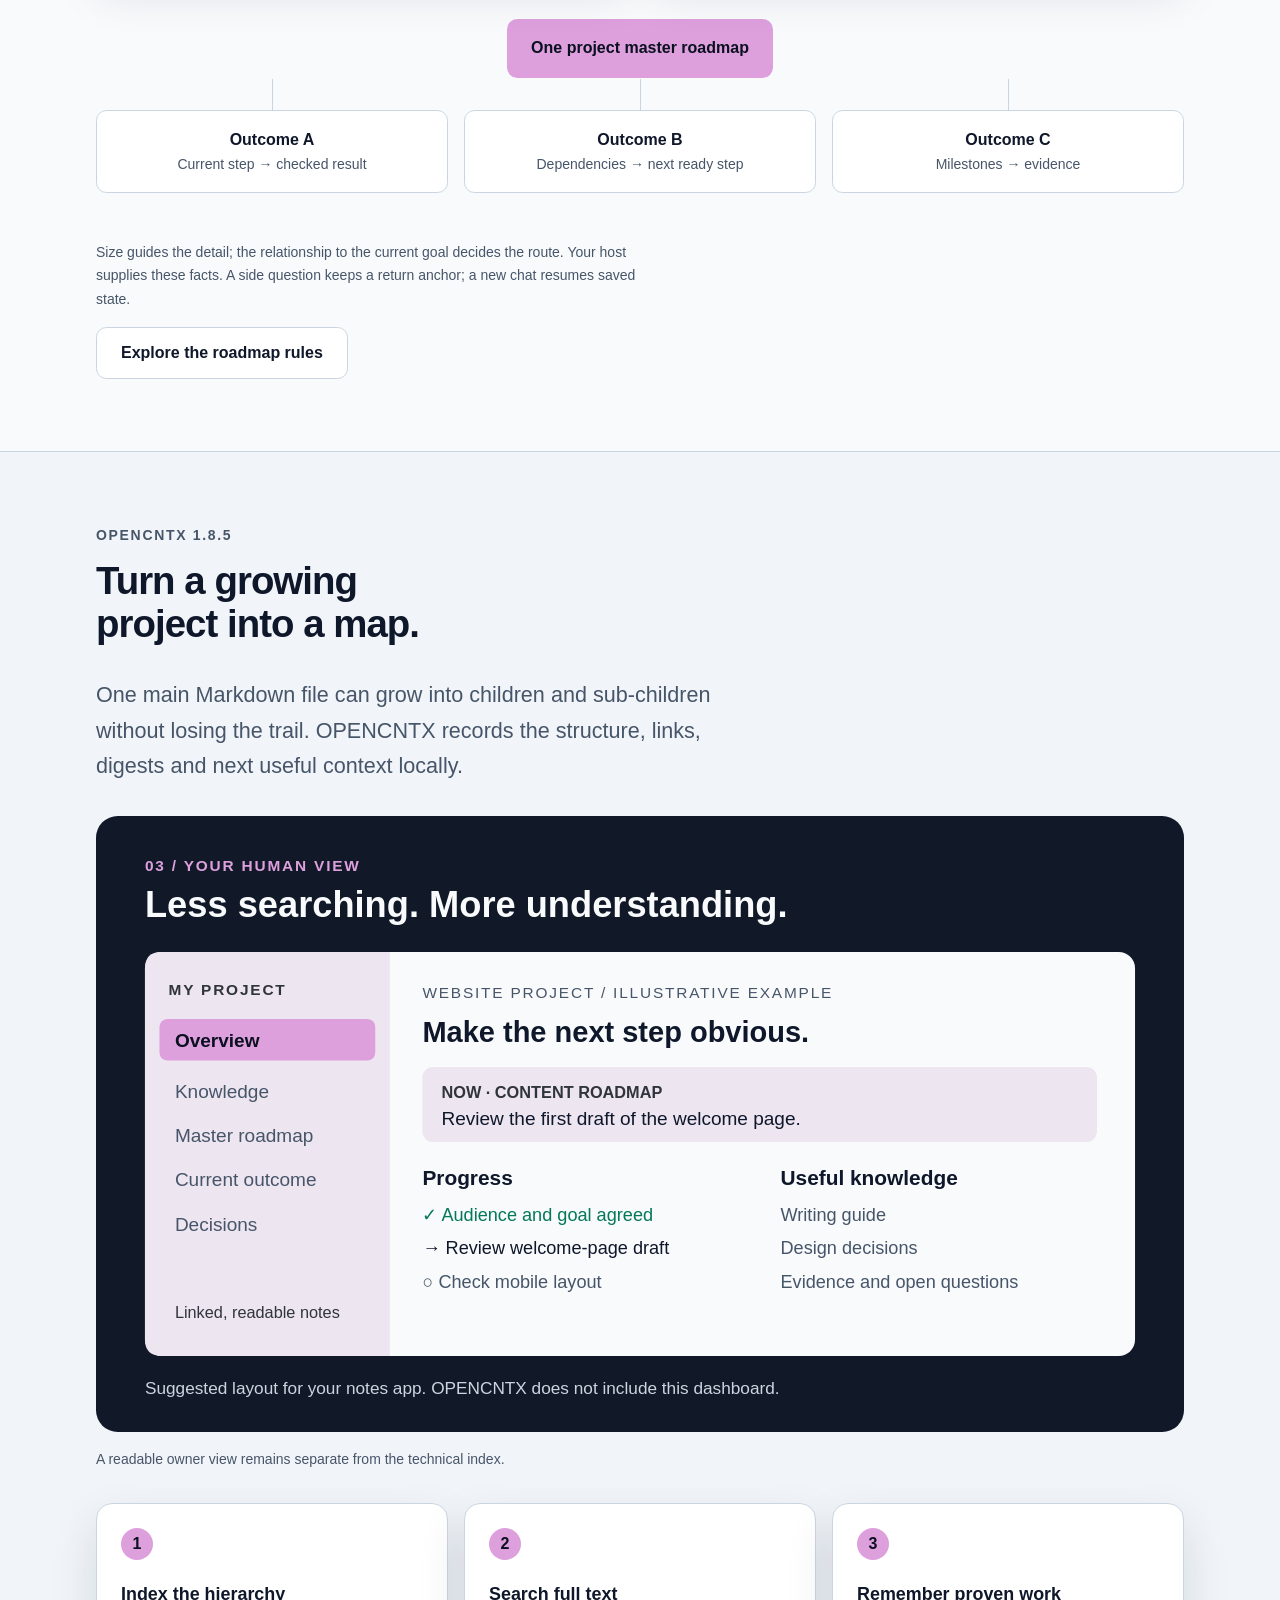
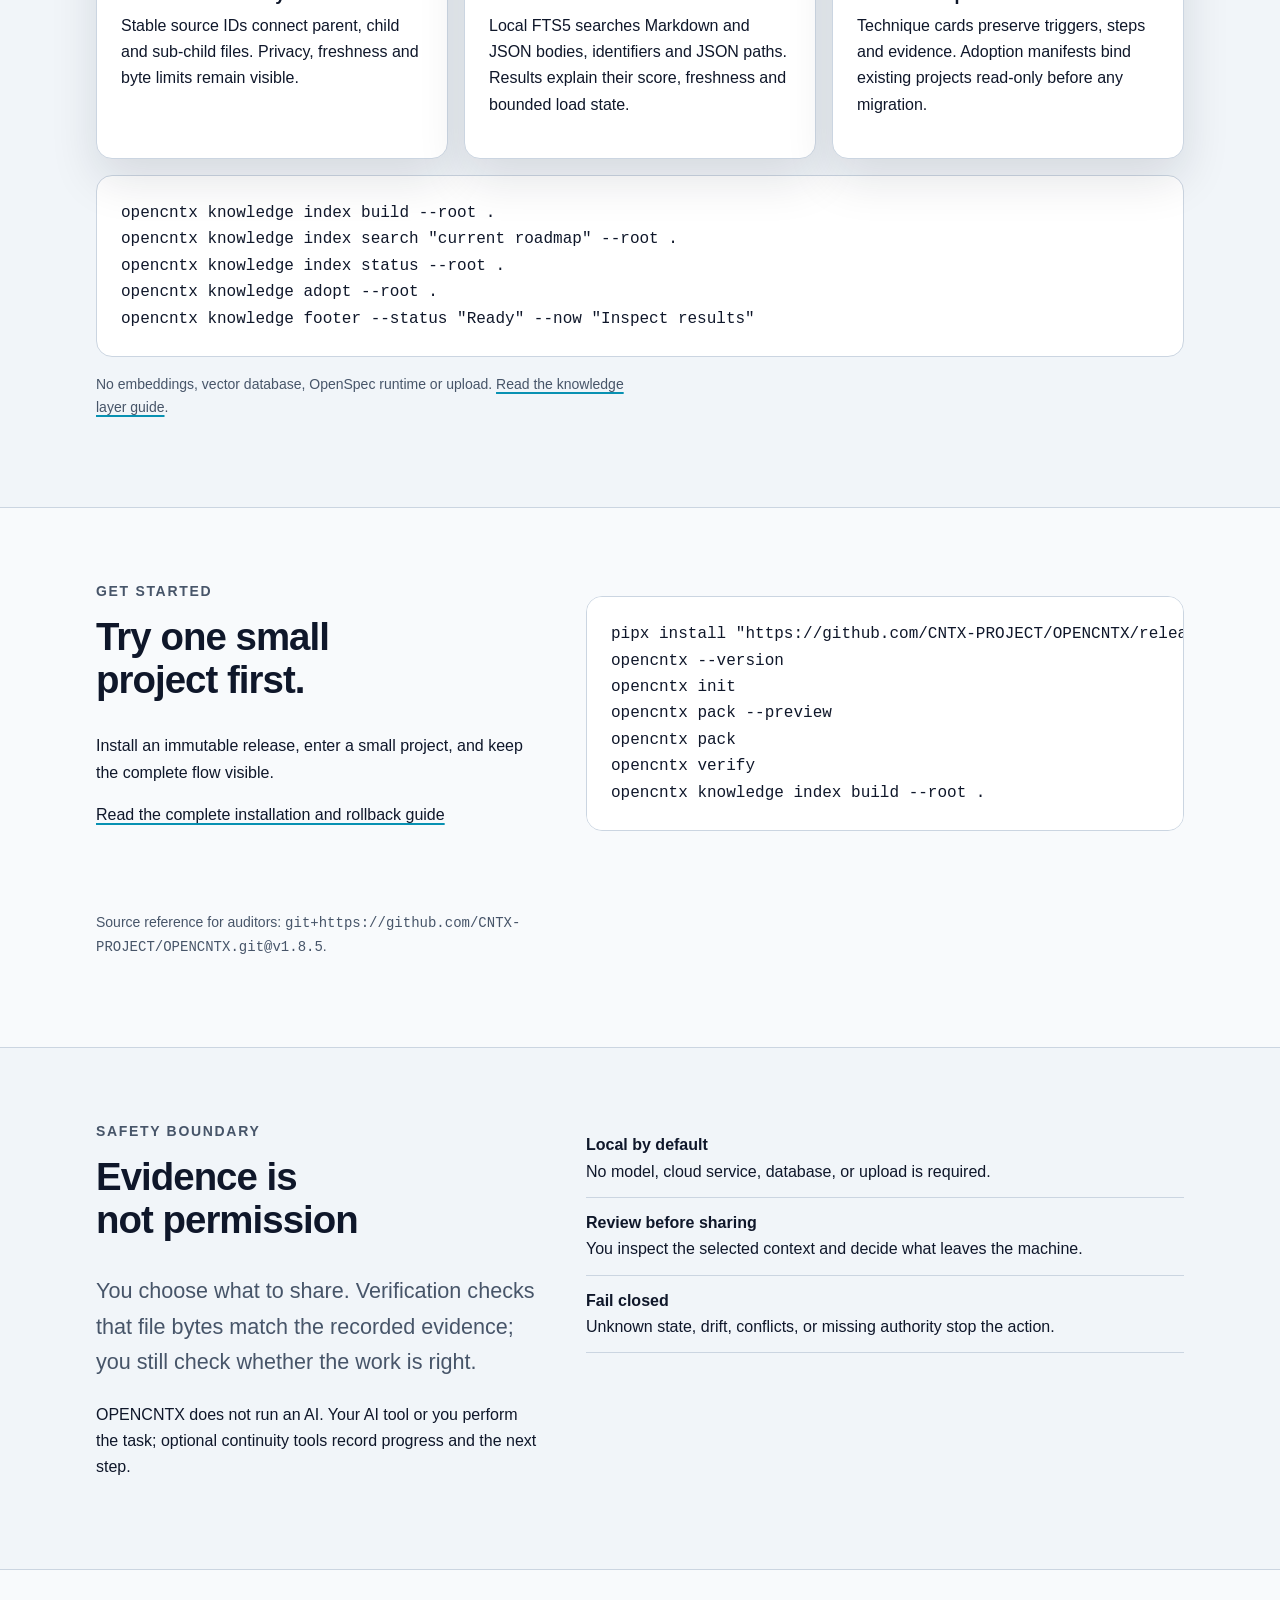
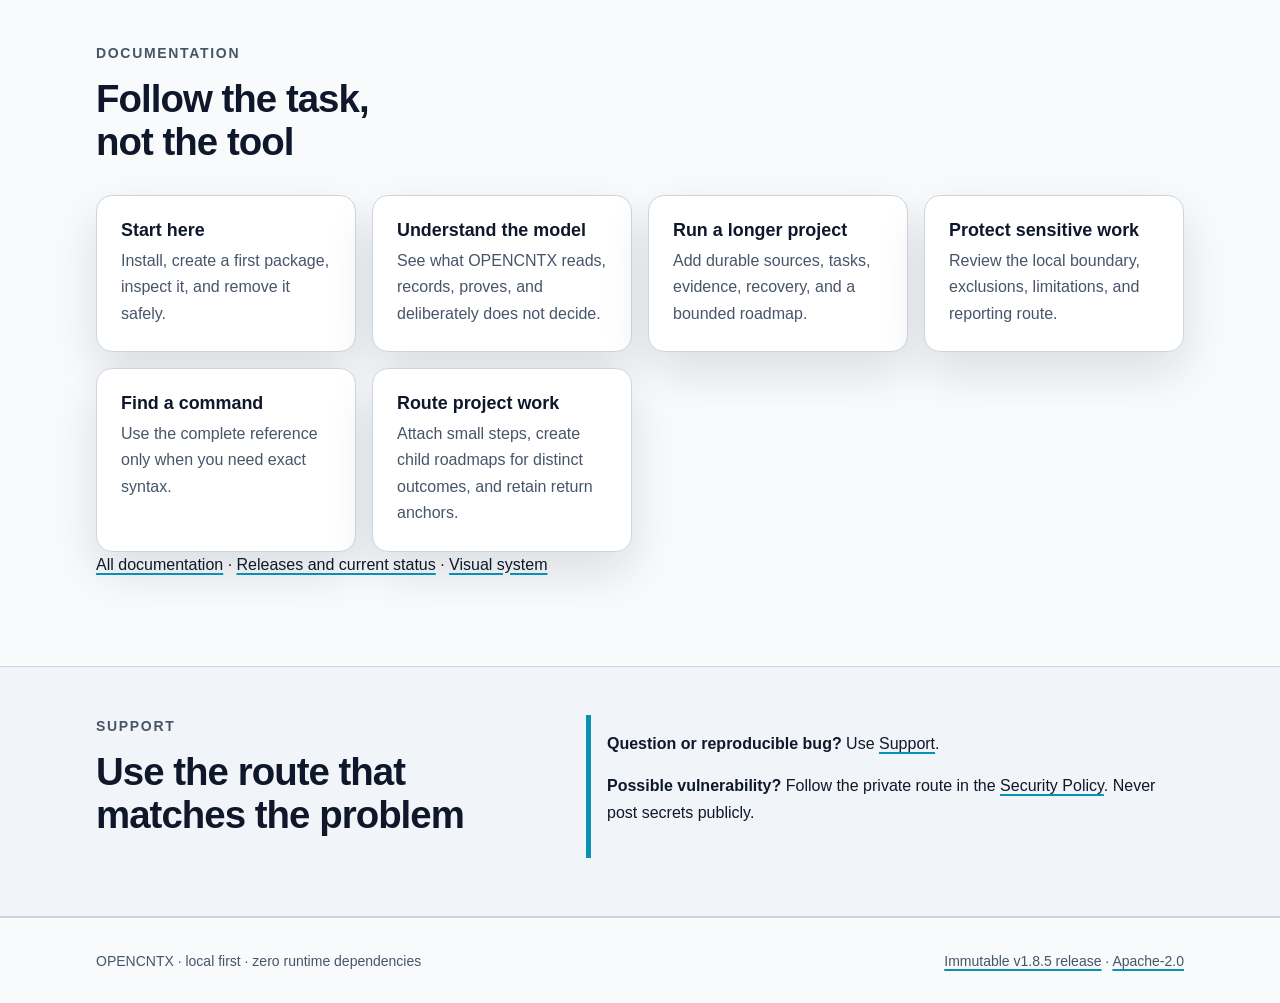
==== commit 60bda4c8: "docs: keep site baseline and compact quickstart" ====
--- a/site/index.html
+++ b/site/index.html
@@ -133,22 +133,8 @@
             <p>Install an immutable release, enter a small project, and keep the complete flow visible.</p>
             <p><a href="../docs/start-here.md">Read the complete installation and rollback guide</a></p>
           </div>
-          <pre class="code-block" aria-label="OPENCNTX first-run commands"><code>$ErrorActionPreference = 'Stop'
-$release = 'https://github.com/CNTX-PROJECT/OPENCNTX/releases/download/v1.8.5'
-$asset = 'opencntx-1.8.5-py3-none-any.whl'
-$expected = '83f653461d8718a73451bce8769177b166b06f045eb49cd59fc9edebb16cb5ce'
-$download = Join-Path $env:TEMP ("opencntx-1.8.5-" + [guid]::NewGuid().ToString('N') + '.whl')
-try {
-  Invoke-WebRequest -Uri "$release/$asset" -OutFile $download
-  $actual = (Get-FileHash -LiteralPath $download -Algorithm SHA256).Hash.ToLowerInvariant()
-  if ($actual -ne $expected) { throw 'OPENCNTX wheel checksum mismatch' }
-  pipx install $download
-  if ($LASTEXITCODE -ne 0) { throw 'OPENCNTX installation failed' }
-  opencntx --version
-  if ($LASTEXITCODE -ne 0) { throw 'OPENCNTX version check failed' }
-} finally {
-  Remove-Item -LiteralPath $download -Force -ErrorAction SilentlyContinue
-}
+          <pre class="code-block" aria-label="OPENCNTX first-run commands"><code>pipx install "https://github.com/CNTX-PROJECT/OPENCNTX/releases/download/v1.8.5/opencntx-1.8.5-py3-none-any.whl"
+opencntx --version
 opencntx init
 opencntx pack --preview
 opencntx pack
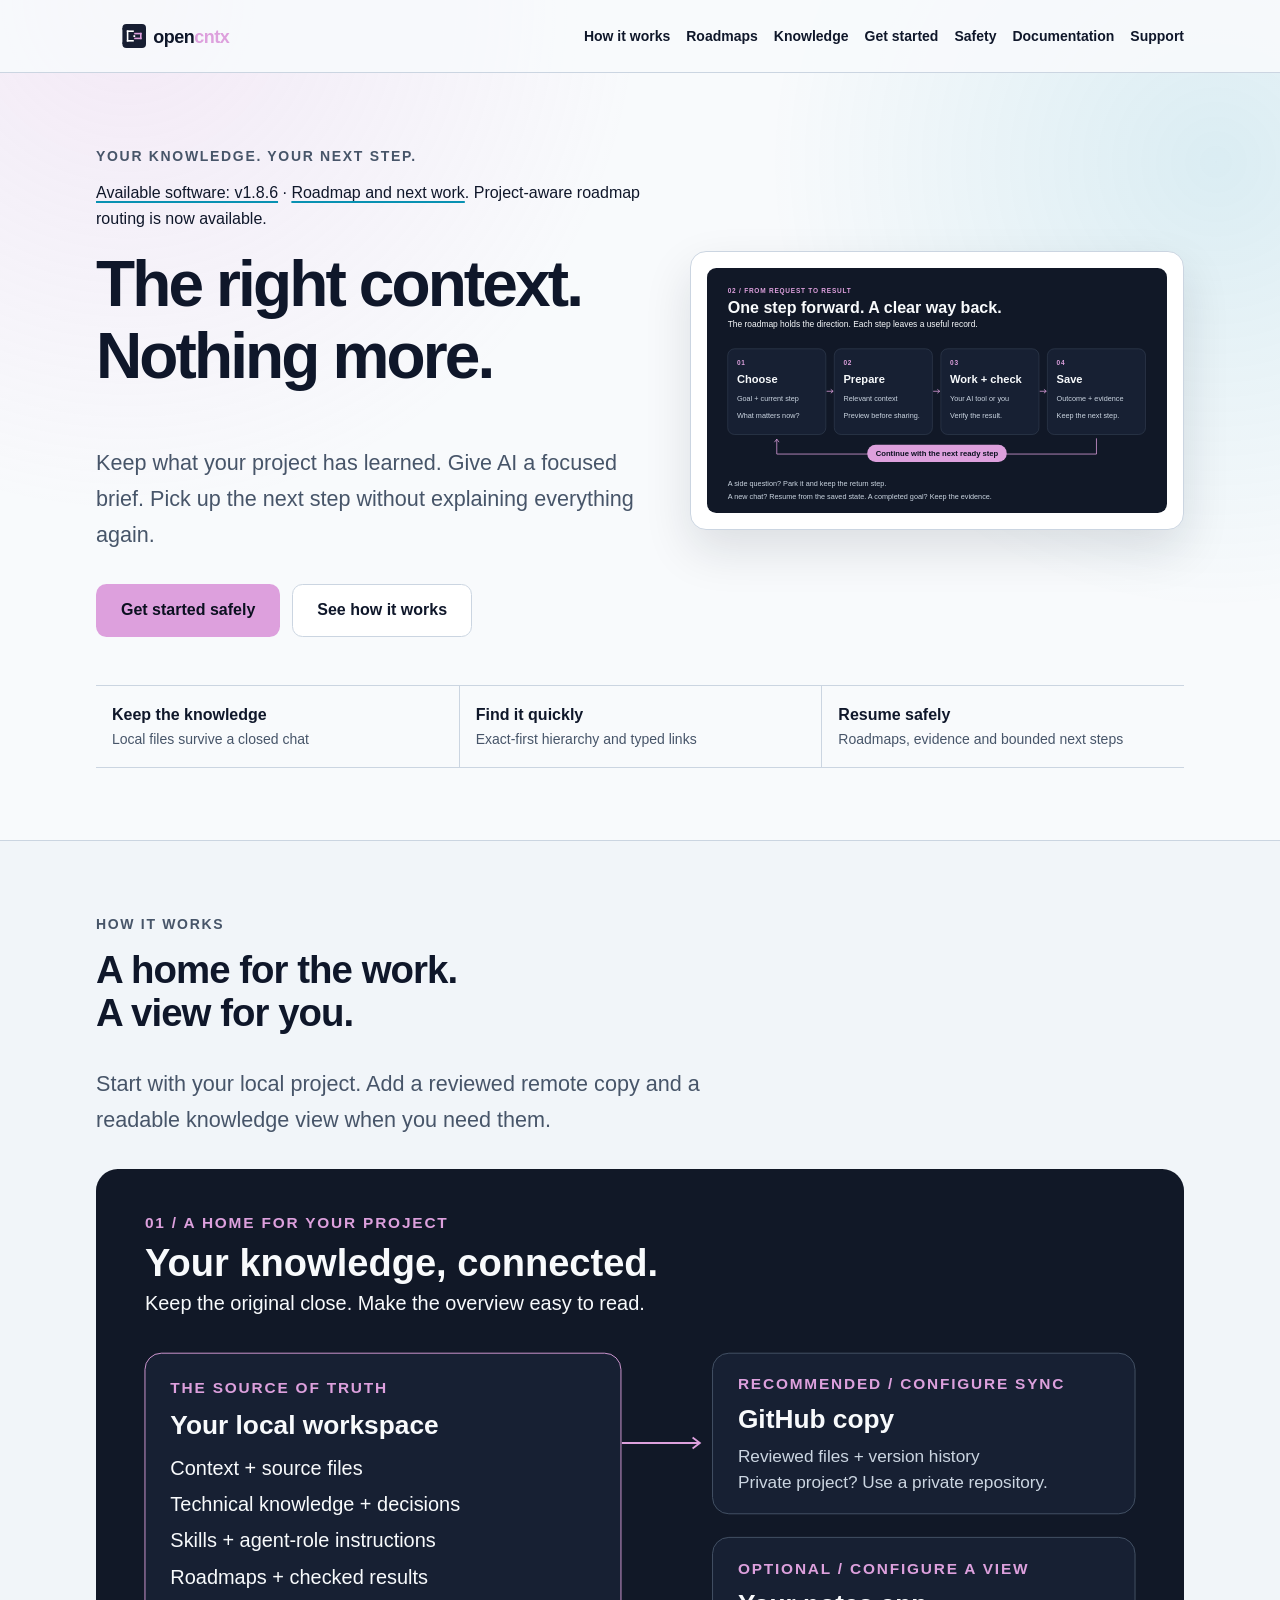
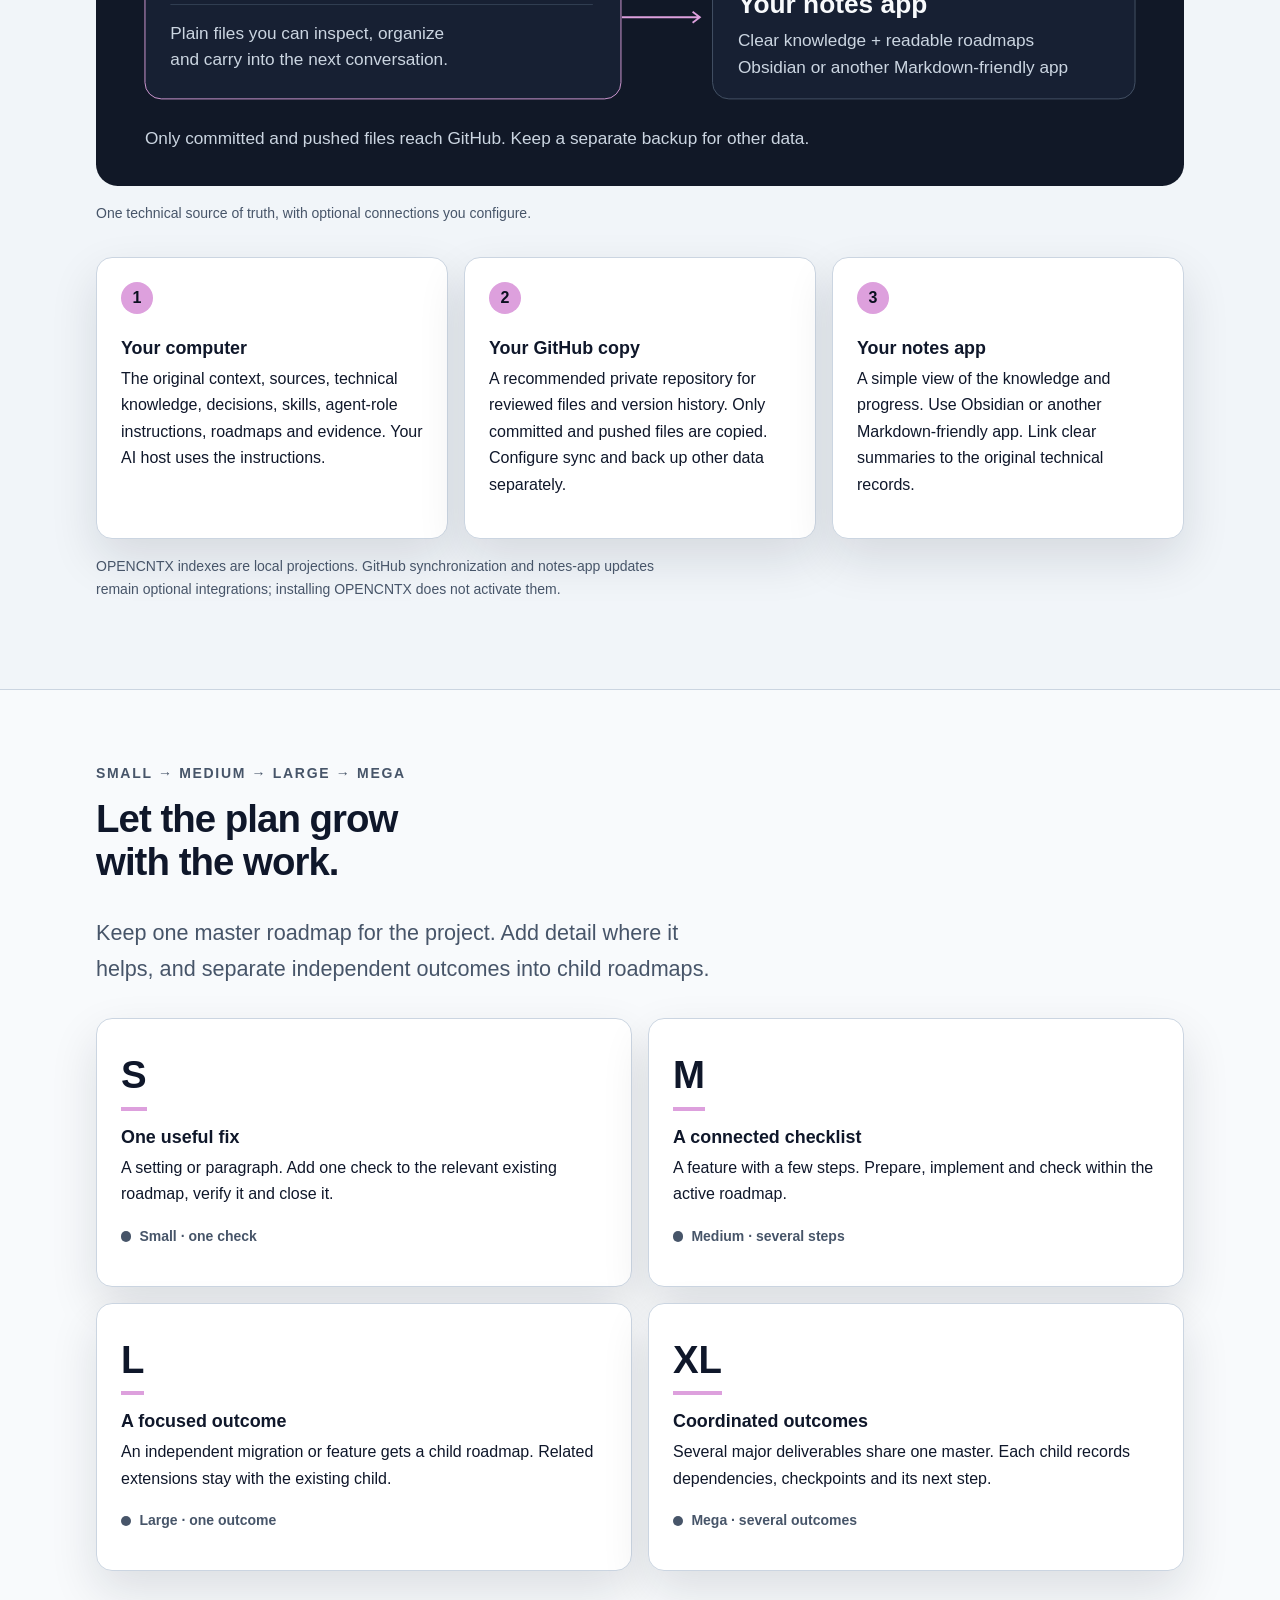
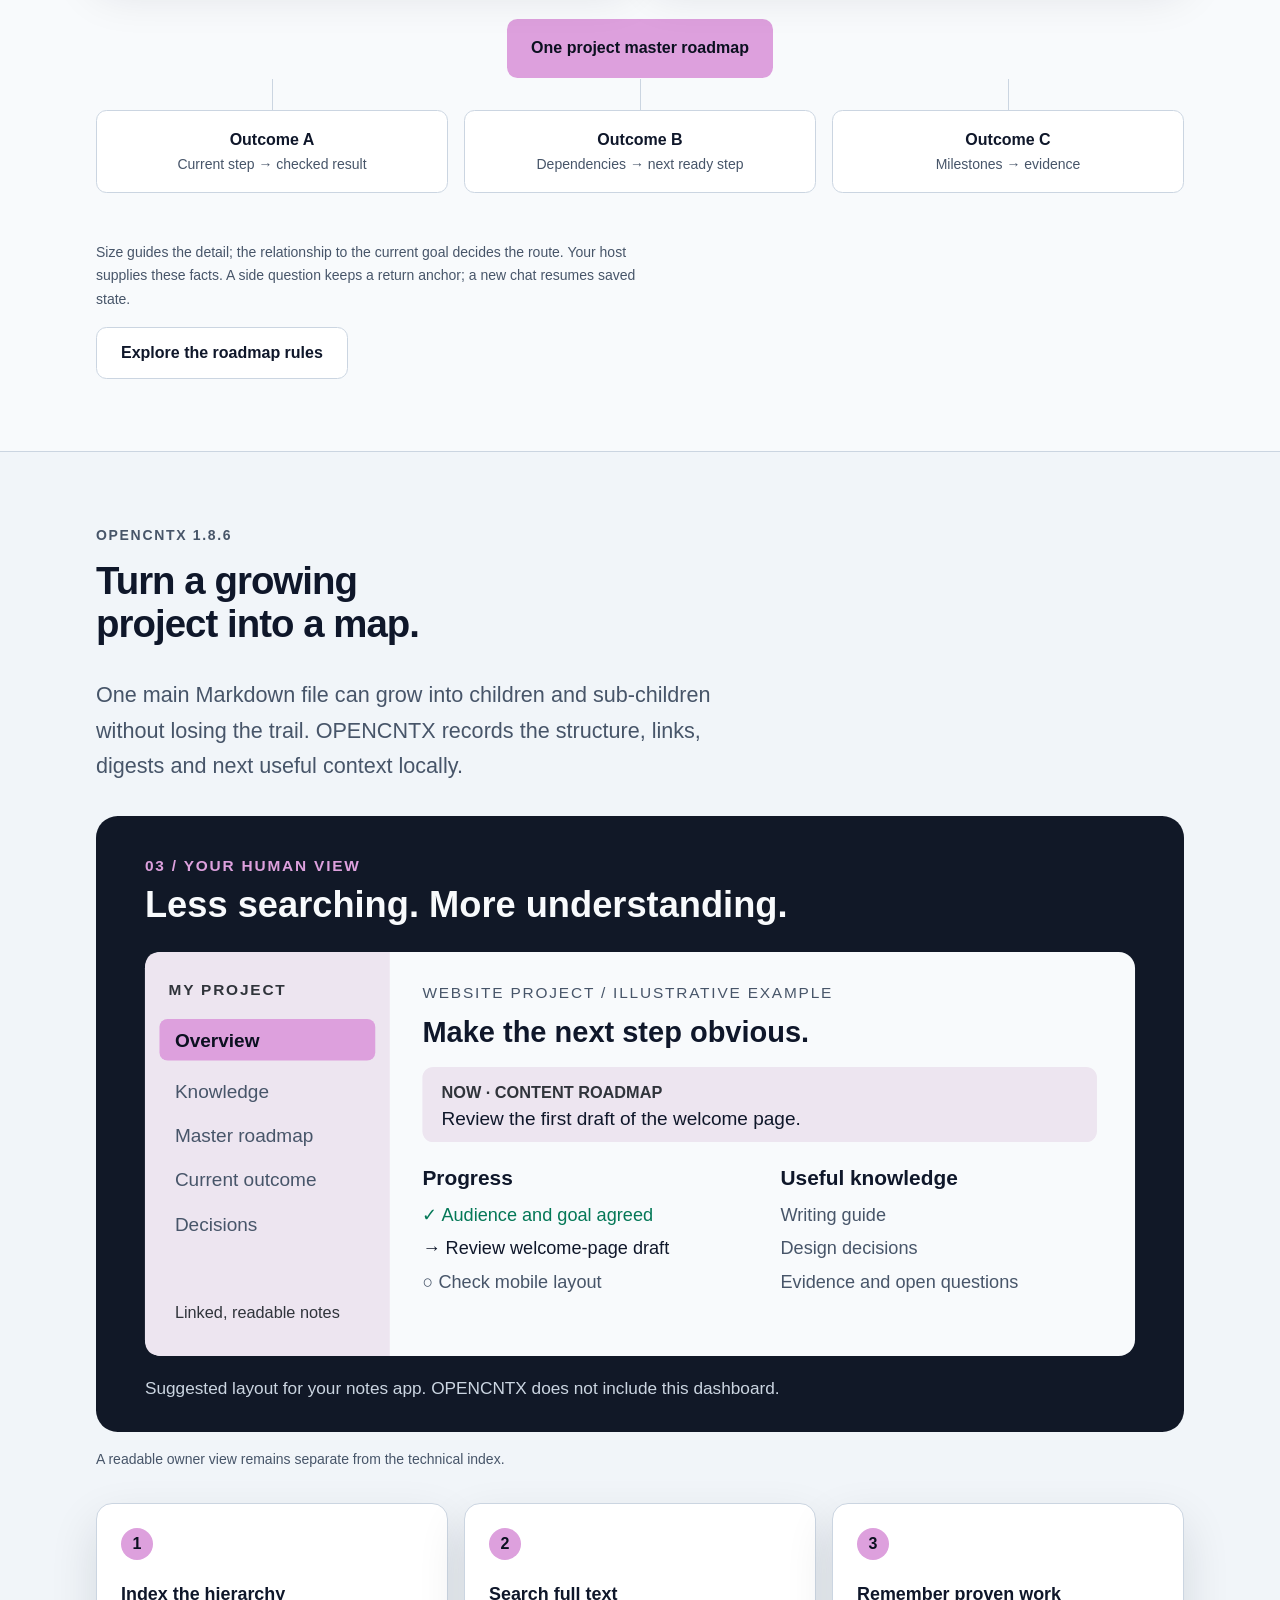
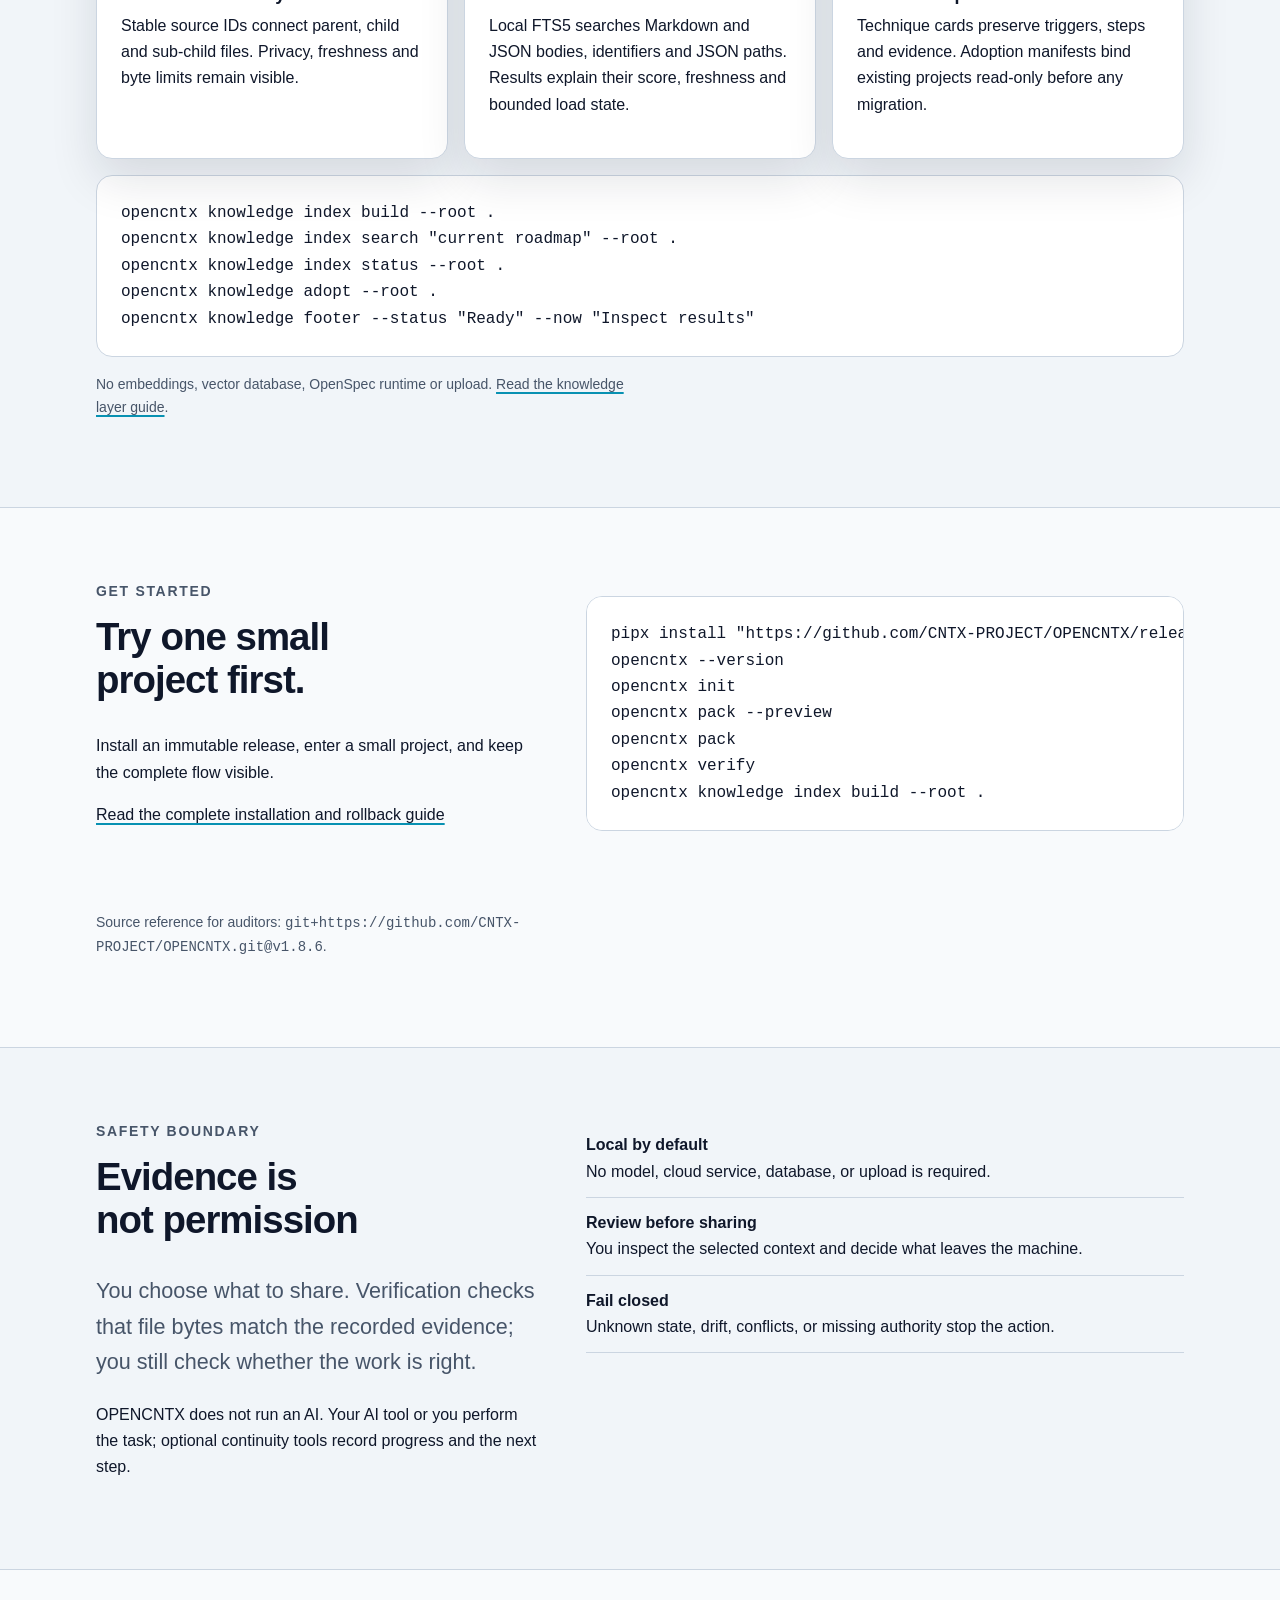
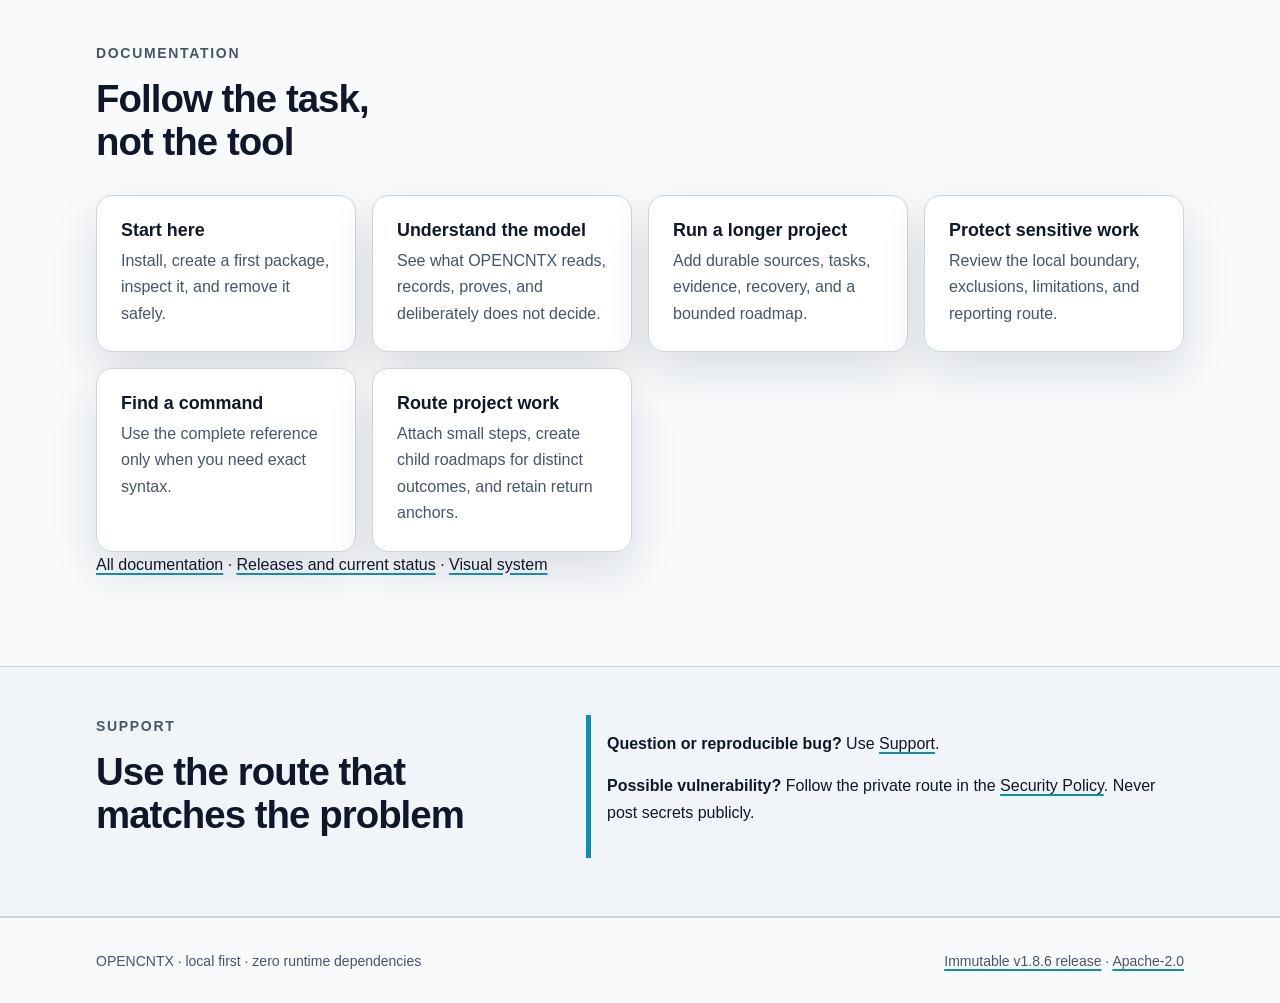
==== commit 71671052: "docs: record published 1.8.6 release" ====
--- a/site/index.html
+++ b/site/index.html
@@ -38,7 +38,7 @@
           <div class="hero__layout">
             <div>
               <p class="eyebrow">Your knowledge. Your next step.</p>
-              <p><a href="../docs/releases.md">Available software: v1.8.5</a>
+              <p><a href="../docs/releases.md">Available software: v1.8.6</a>
                 · <a href="../docs/roadmap.md">Roadmap and next work</a>.
                 Project-aware roadmap routing is now available.</p>
               <h1>The right context. Nothing more.</h1>
@@ -74,7 +74,7 @@
             <article class="panel"><span class="panel__number" aria-hidden="true">2</span><h3>Your GitHub copy</h3><p>A recommended private repository for reviewed files and version history. Only committed and pushed files are copied. Configure sync and back up other data separately.</p></article>
             <article class="panel"><span class="panel__number" aria-hidden="true">3</span><h3>Your notes app</h3><p>A simple view of the knowledge and progress. Use Obsidian or another Markdown-friendly app. Link clear summaries to the original technical records.</p></article>
           </div>
-          <p class="section-note">The 1.8.5 indexes are local projections. GitHub synchronization and notes-app updates remain optional integrations; installing OPENCNTX does not activate them.</p>
+          <p class="section-note">OPENCNTX indexes are local projections. GitHub synchronization and notes-app updates remain optional integrations; installing OPENCNTX does not activate them.</p>
         </div>
       </section>
 
@@ -104,7 +104,7 @@
 
       <section class="section section--soft" id="knowledge">
         <div class="shell">
-          <p class="eyebrow">OPENCNTX 1.8.5</p>
+          <p class="eyebrow">OPENCNTX 1.8.6</p>
           <h2>Turn a growing project into a map.</h2>
           <p class="lede">One main Markdown file can grow into children and sub-children without losing the trail. OPENCNTX records the structure, links, digests and next useful context locally.</p>
           <figure class="explainer">
@@ -116,7 +116,7 @@
             <article class="panel"><span class="panel__number" aria-hidden="true">2</span><h3>Search full text</h3><p>Local FTS5 searches Markdown and JSON bodies, identifiers and JSON paths. Results explain their score, freshness and bounded load state.</p></article>
             <article class="panel"><span class="panel__number" aria-hidden="true">3</span><h3>Remember proven work</h3><p>Technique cards preserve triggers, steps and evidence. Adoption manifests bind existing projects read-only before any migration.</p></article>
           </div>
-          <pre class="code-block" aria-label="OPENCNTX 1.8.5 knowledge commands"><code>opencntx knowledge index build --root .
+          <pre class="code-block" aria-label="OPENCNTX 1.8.6 knowledge commands"><code>opencntx knowledge index build --root .
 opencntx knowledge index search "current roadmap" --root .
 opencntx knowledge index status --root .
 opencntx knowledge adopt --root .
@@ -133,14 +133,14 @@
             <p>Install an immutable release, enter a small project, and keep the complete flow visible.</p>
             <p><a href="../docs/start-here.md">Read the complete installation and rollback guide</a></p>
           </div>
-          <pre class="code-block" aria-label="OPENCNTX first-run commands"><code>pipx install "https://github.com/CNTX-PROJECT/OPENCNTX/releases/download/v1.8.5/opencntx-1.8.5-py3-none-any.whl"
+          <pre class="code-block" aria-label="OPENCNTX first-run commands"><code>pipx install "https://github.com/CNTX-PROJECT/OPENCNTX/releases/download/v1.8.6/opencntx-1.8.6-py3-none-any.whl"
 opencntx --version
 opencntx init
 opencntx pack --preview
 opencntx pack
 opencntx verify
 opencntx knowledge index build --root .</code></pre>
-          <p class="section-note">Source reference for auditors: <code>git+https://github.com/CNTX-PROJECT/OPENCNTX.git@v1.8.5</code>.</p>
+          <p class="section-note">Source reference for auditors: <code>git+https://github.com/CNTX-PROJECT/OPENCNTX.git@v1.8.6</code>.</p>
         </div>
       </section>
 
@@ -193,7 +193,7 @@
     <footer class="footer">
       <div class="shell footer__inner">
         <span>OPENCNTX · local first · zero runtime dependencies</span>
-        <span><a href="https://github.com/CNTX-PROJECT/OPENCNTX/releases/tag/v1.8.5">Immutable v1.8.5 release</a> · <a href="../LICENSE">Apache-2.0</a></span>
+        <span><a href="https://github.com/CNTX-PROJECT/OPENCNTX/releases/tag/v1.8.6">Immutable v1.8.6 release</a> · <a href="../LICENSE">Apache-2.0</a></span>
       </div>
     </footer>
   </body>
